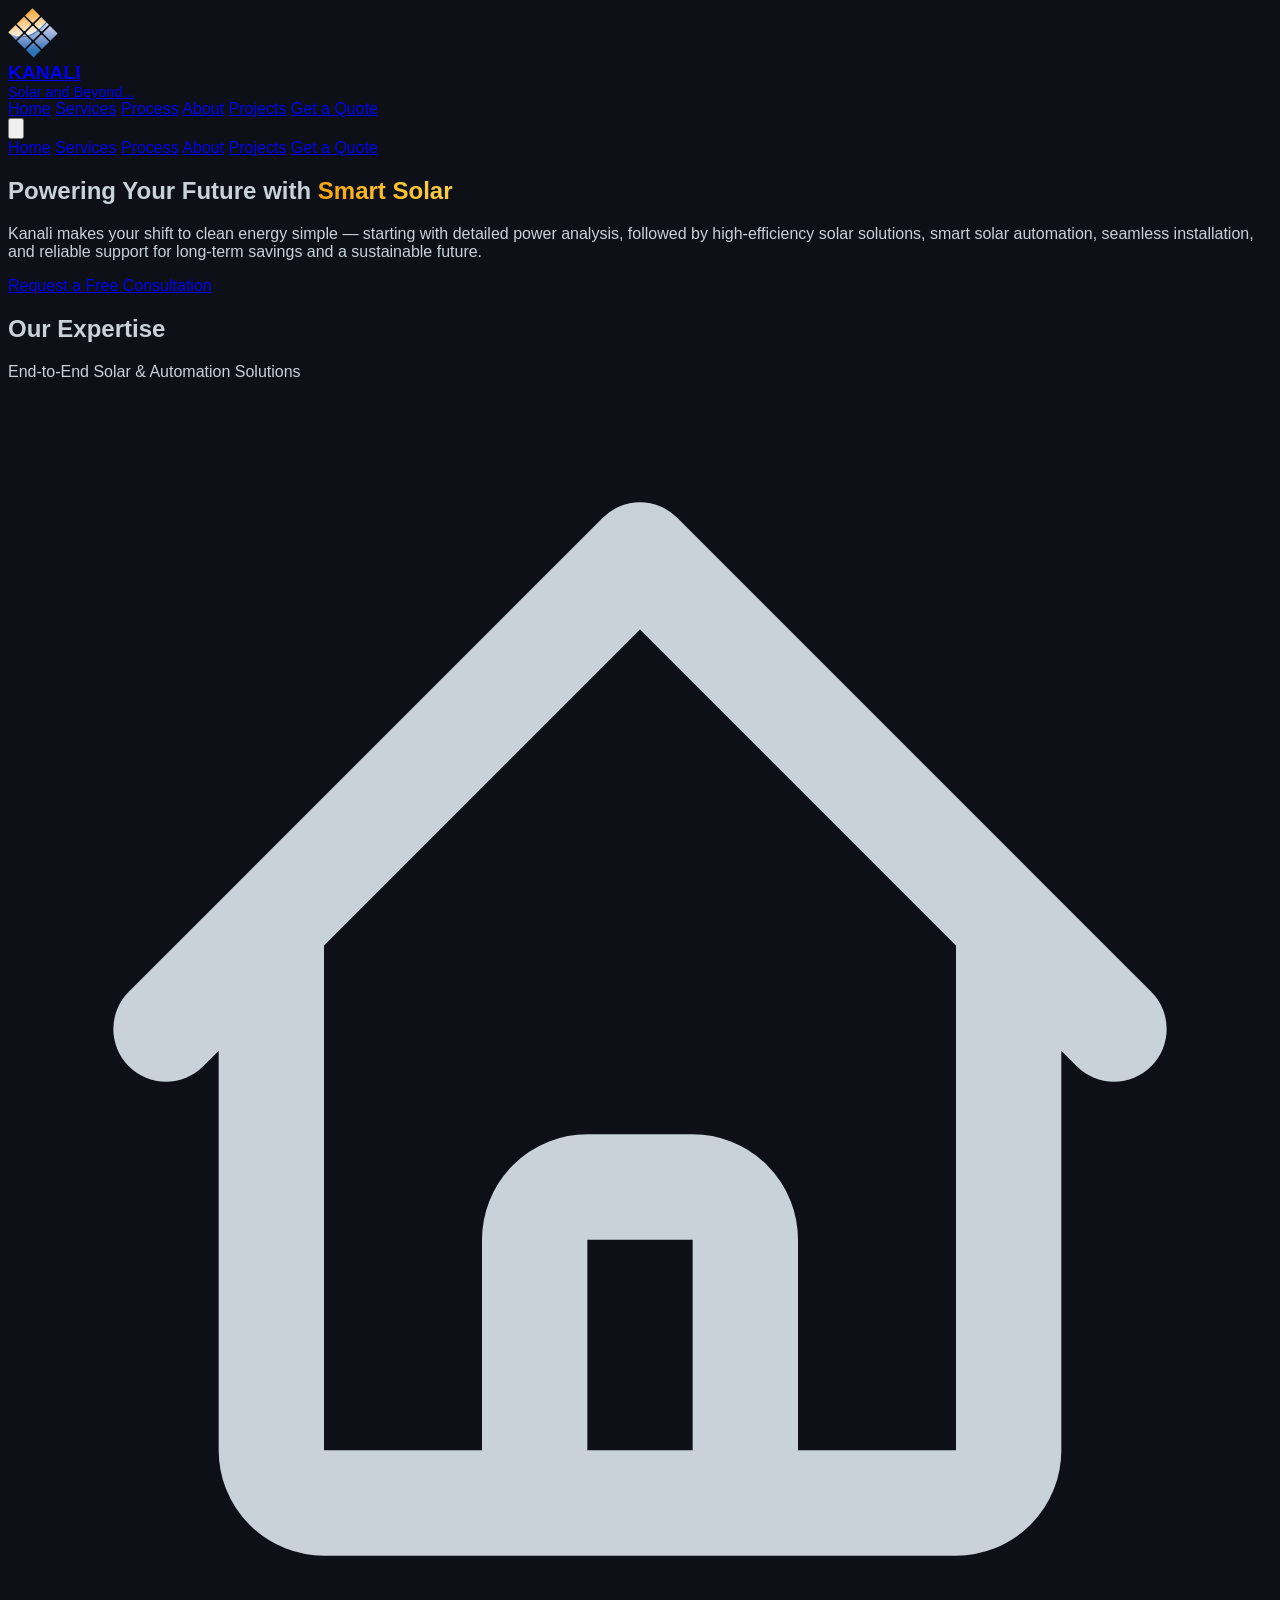
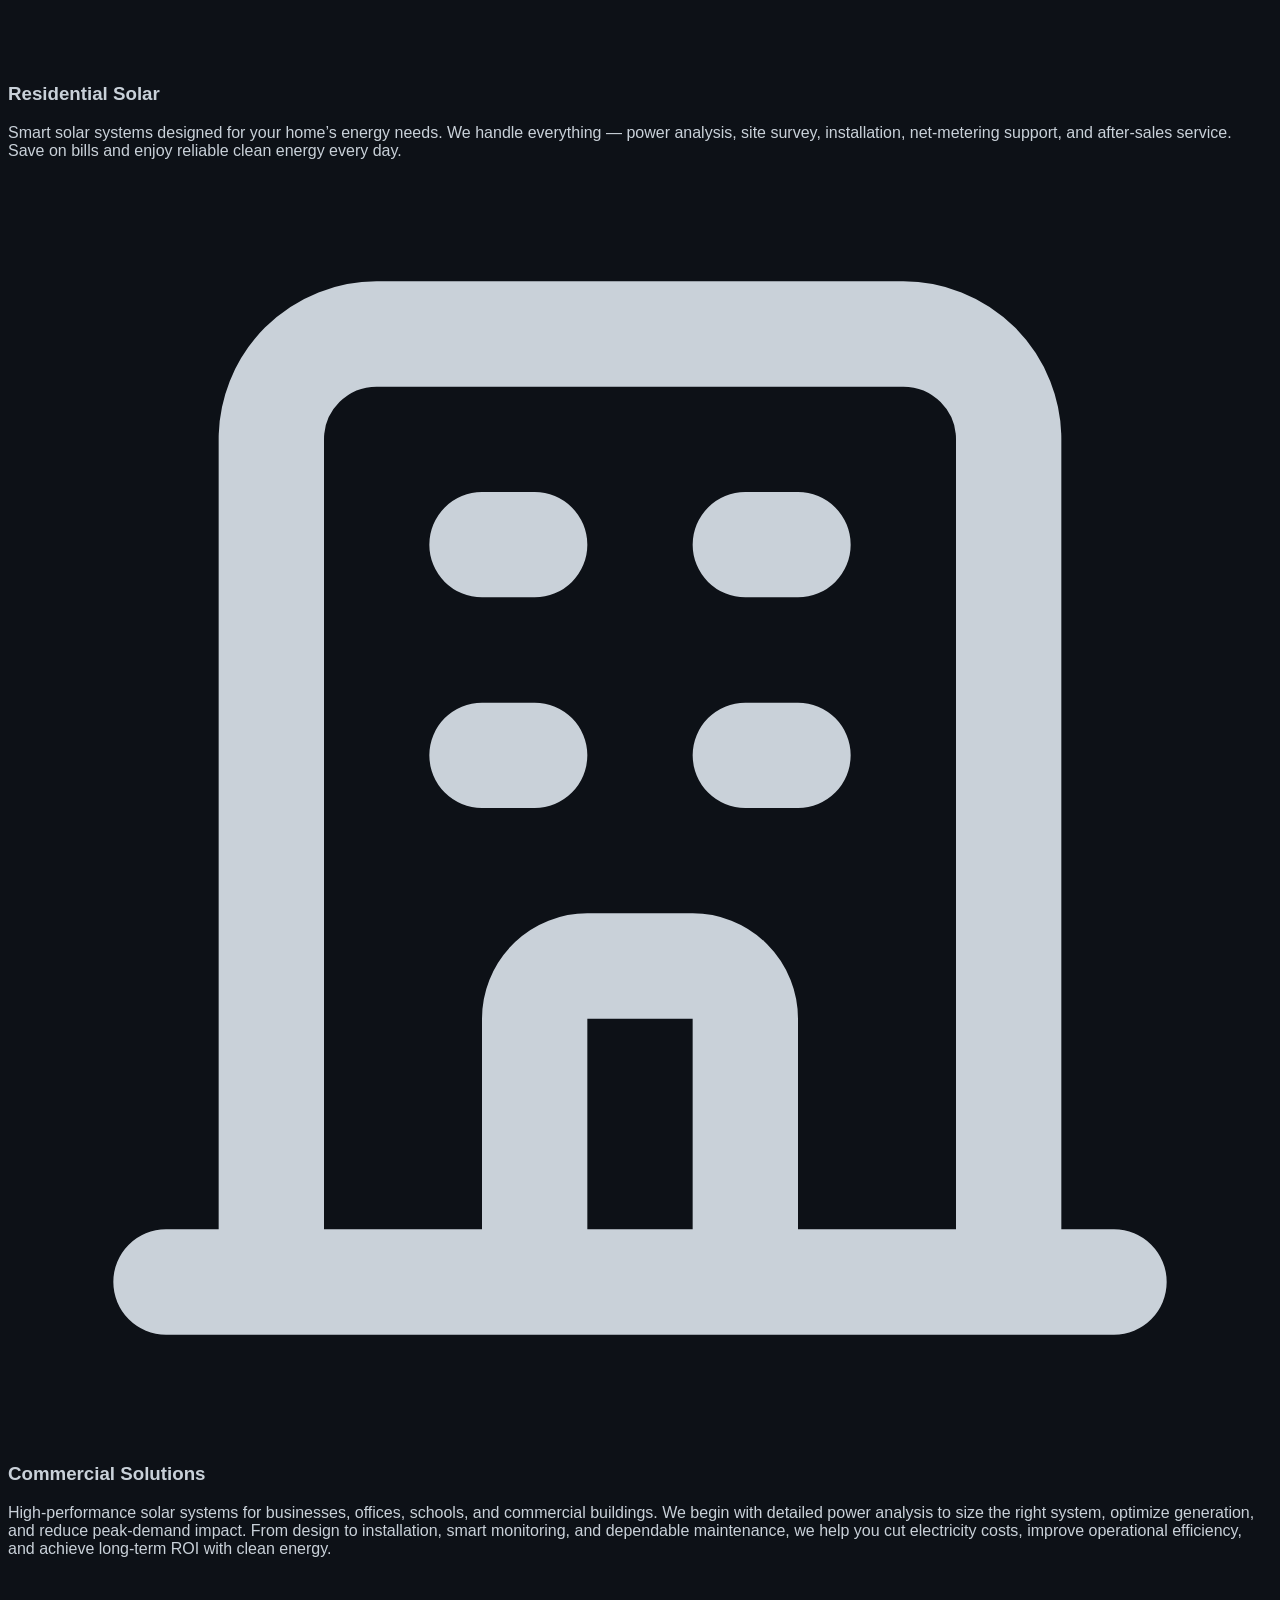
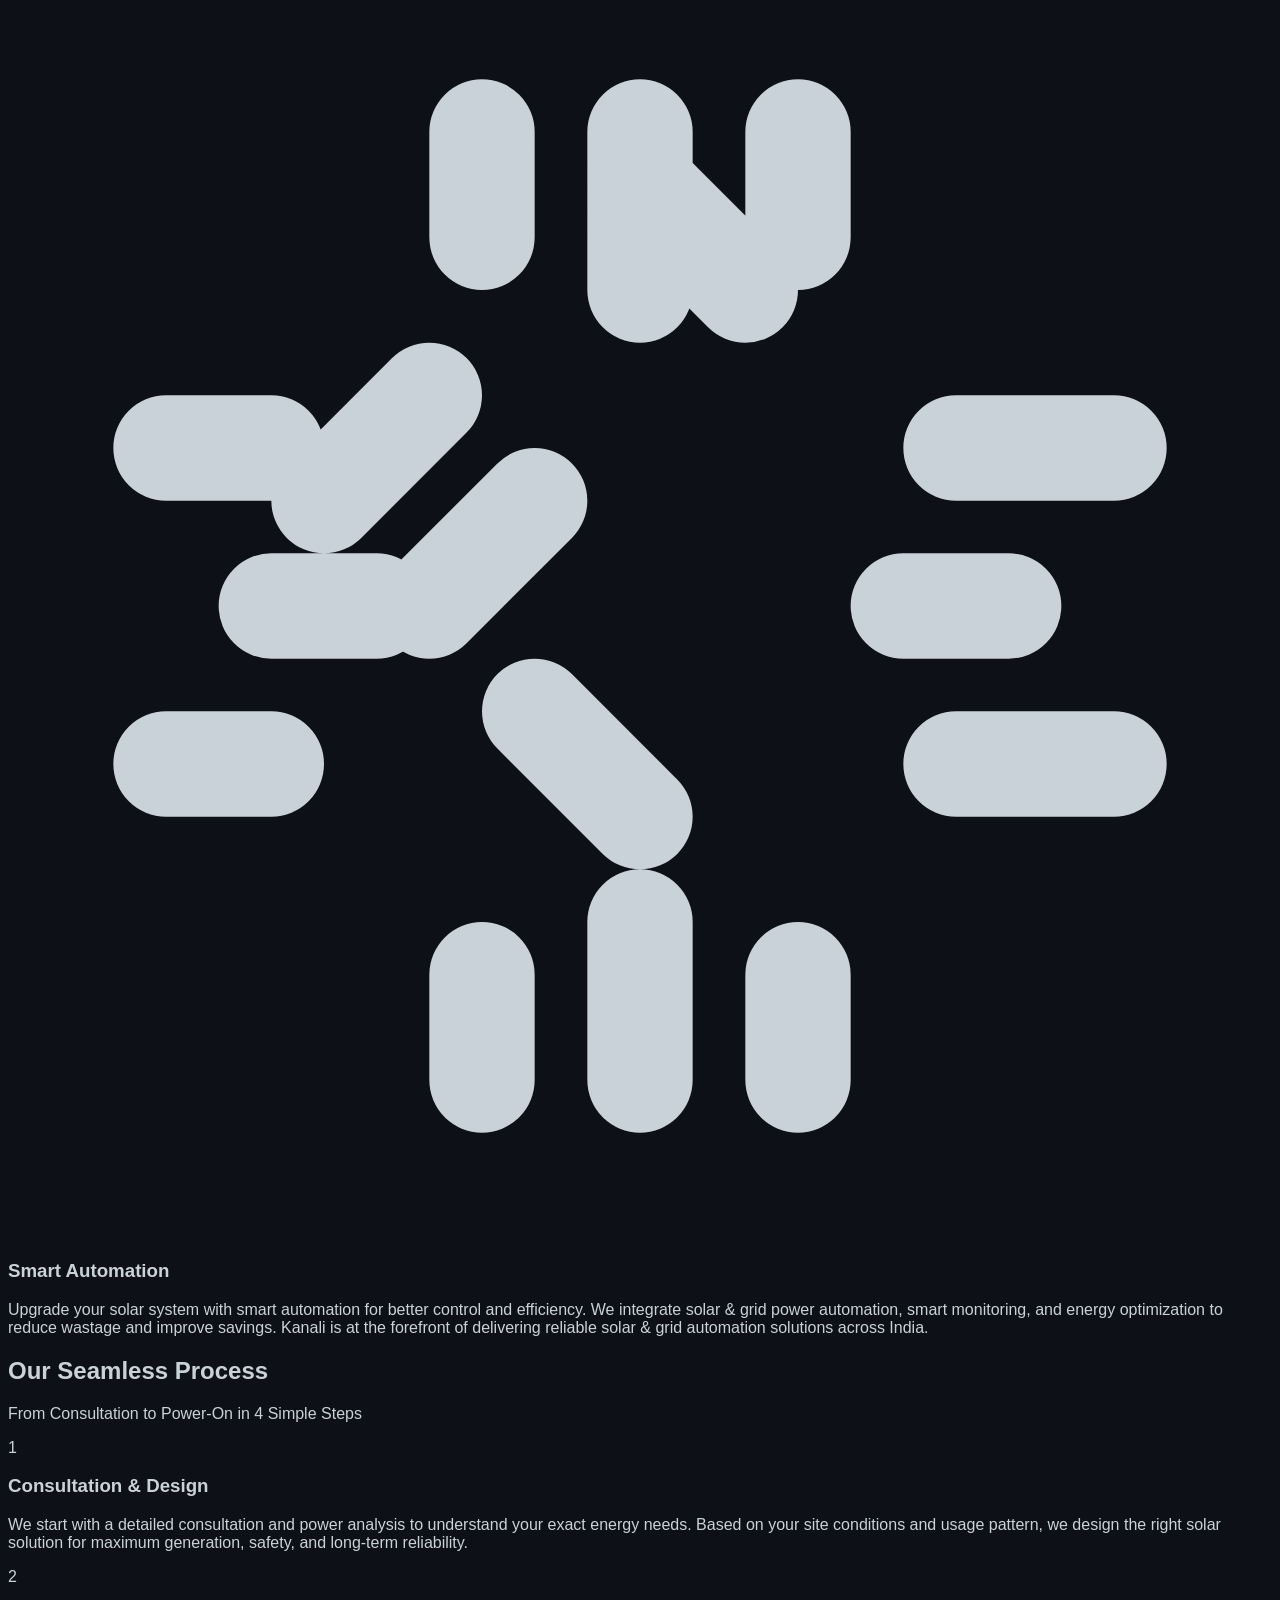
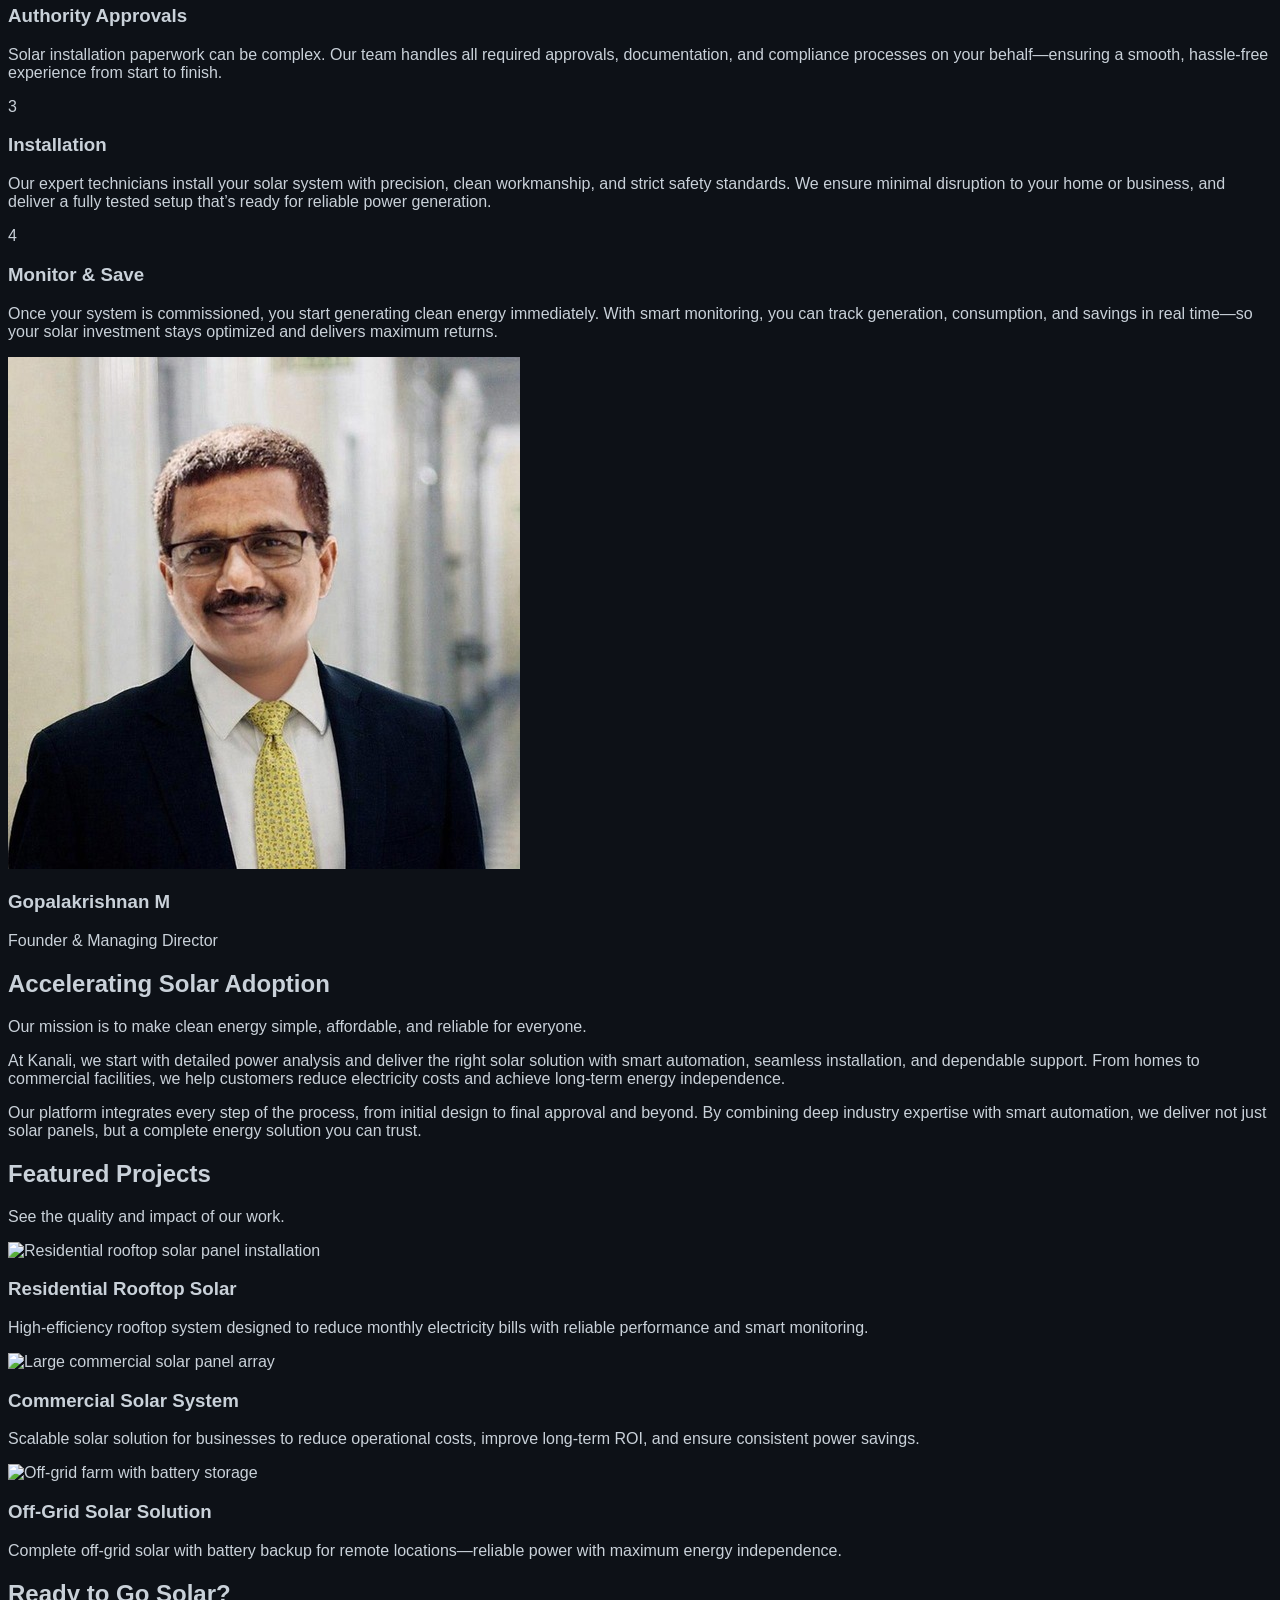
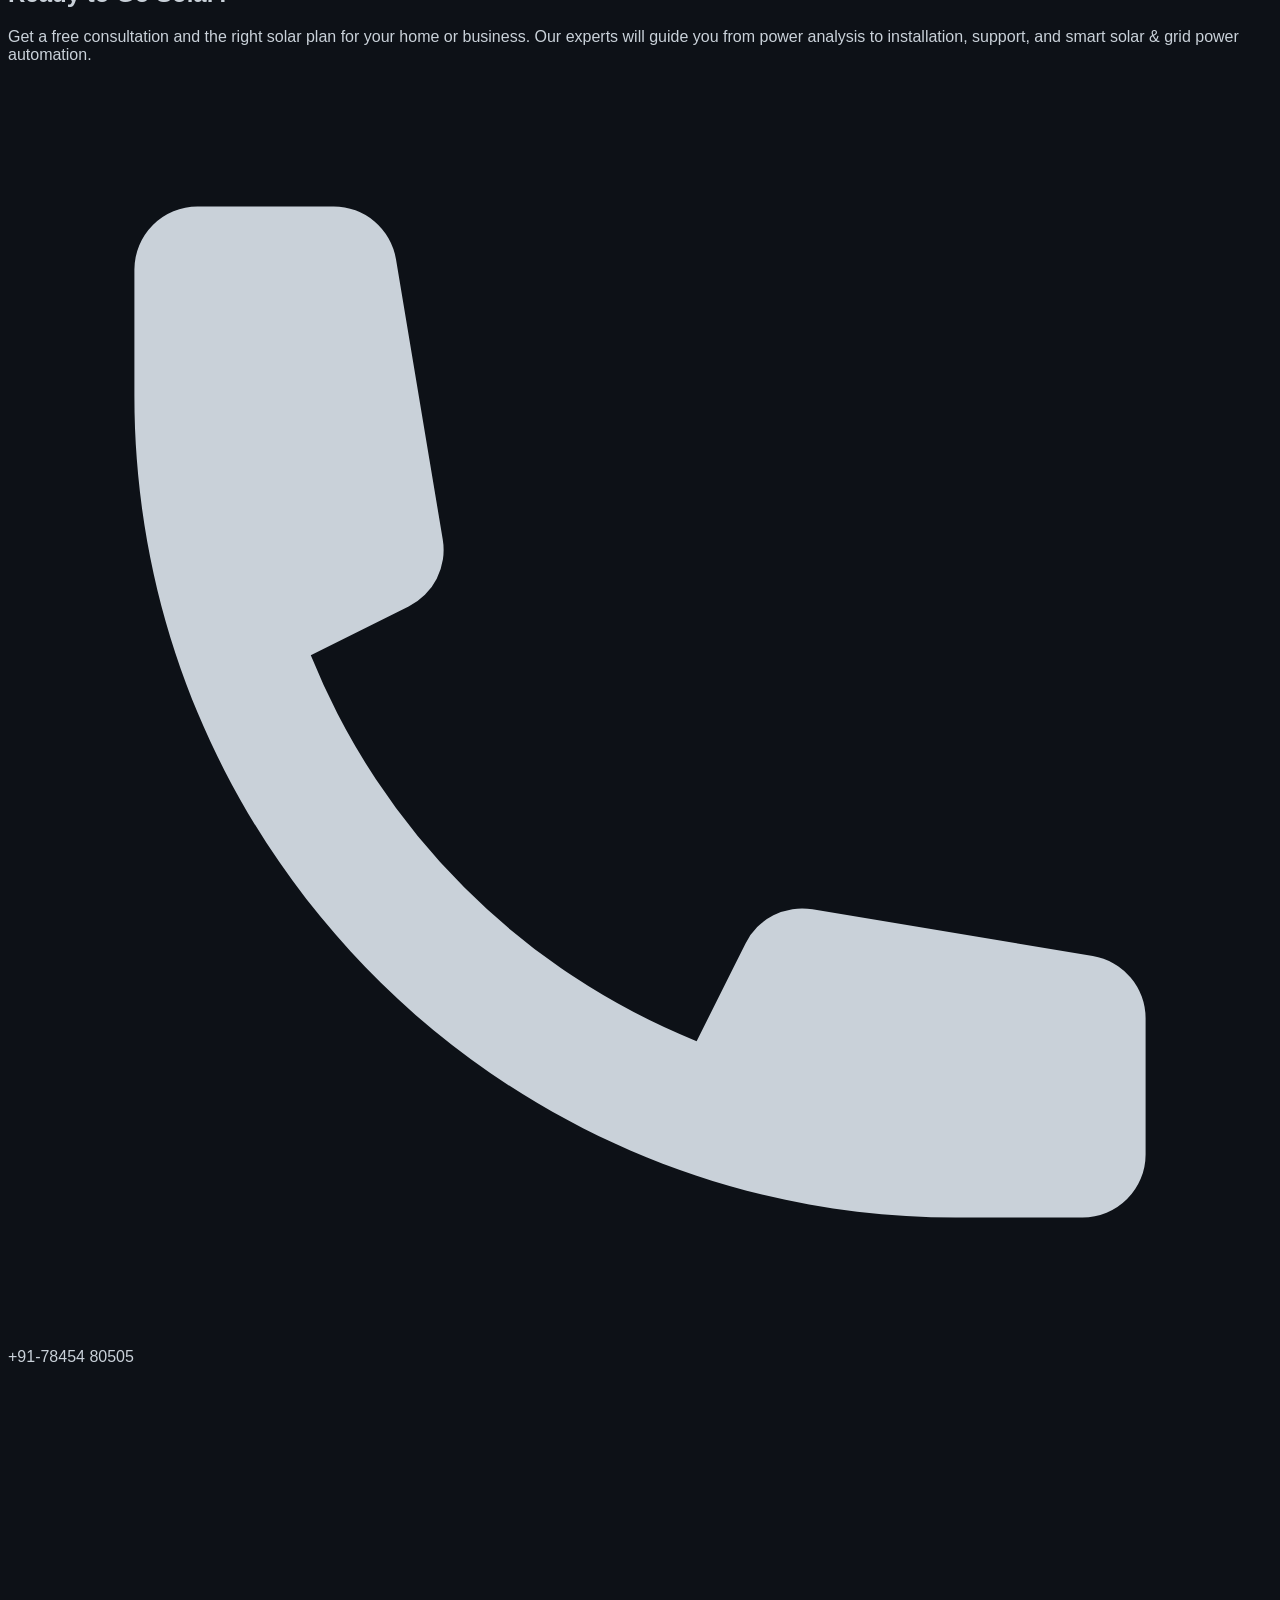
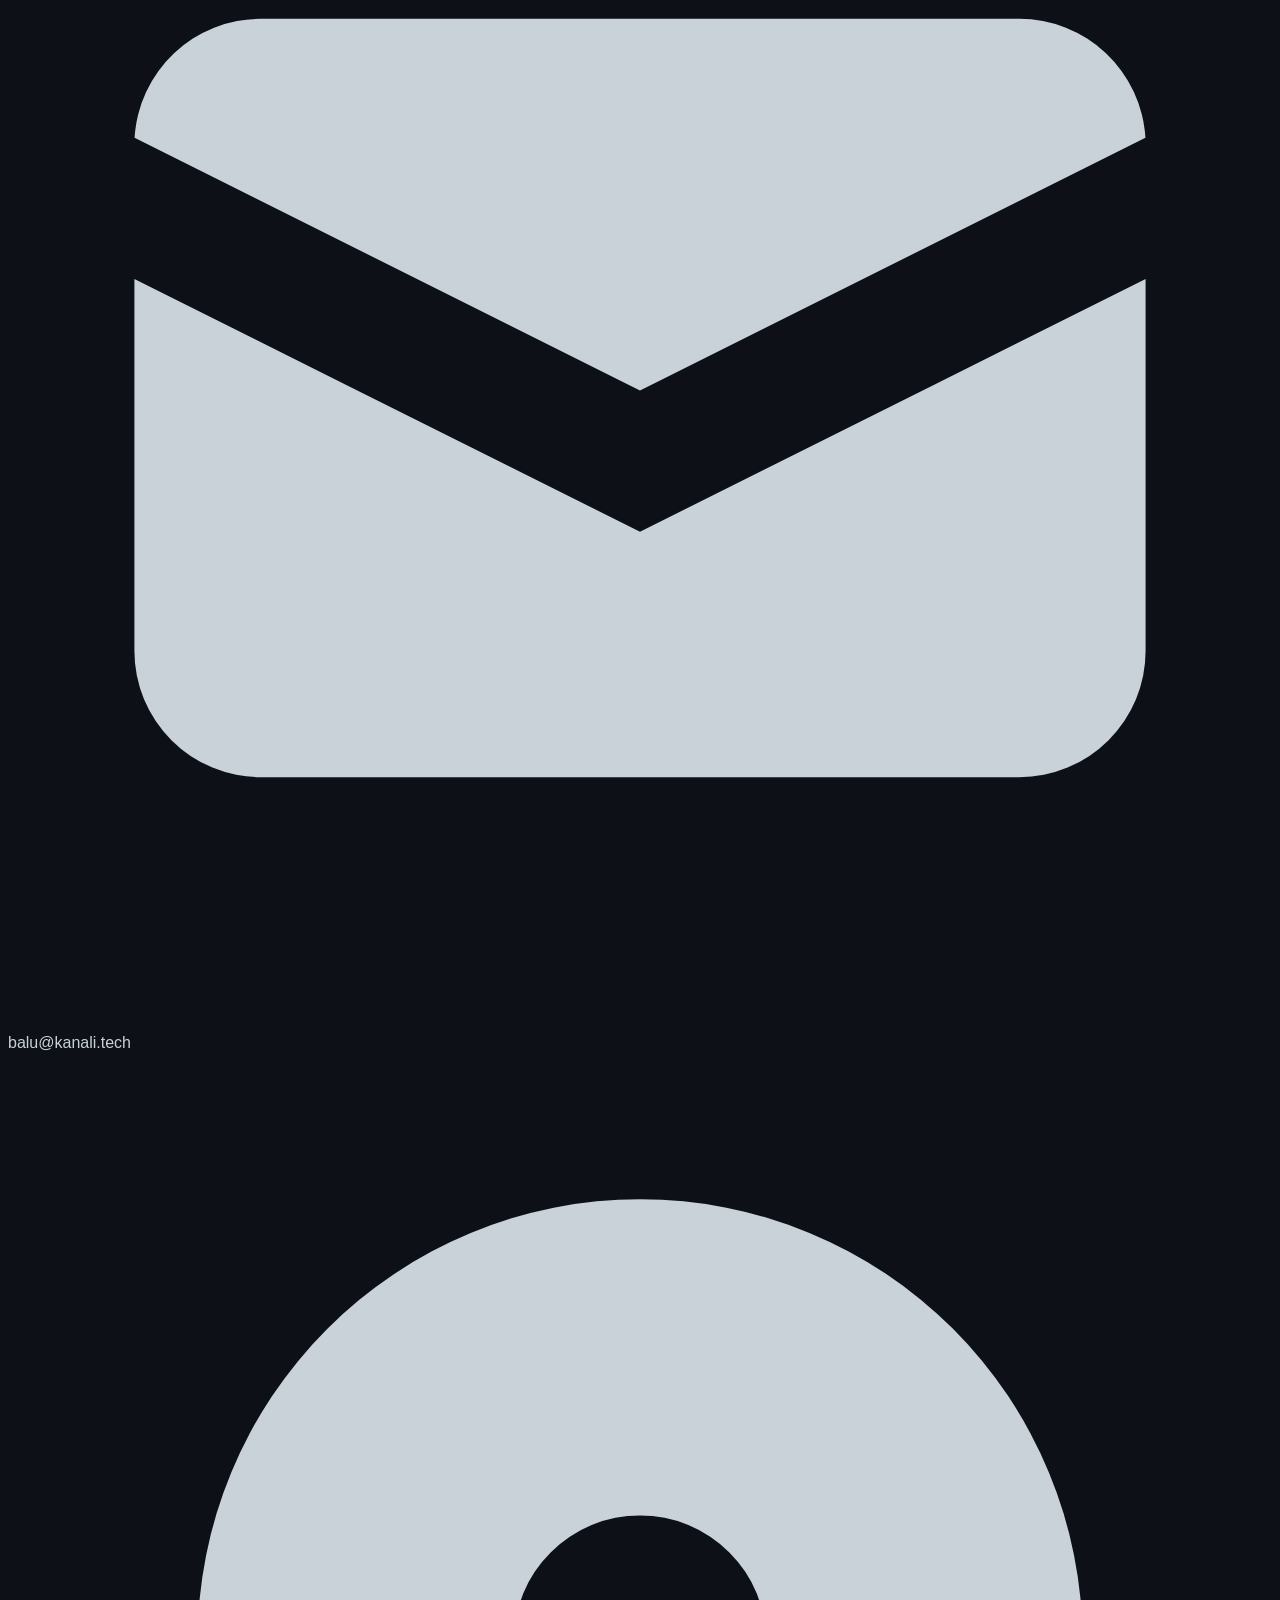
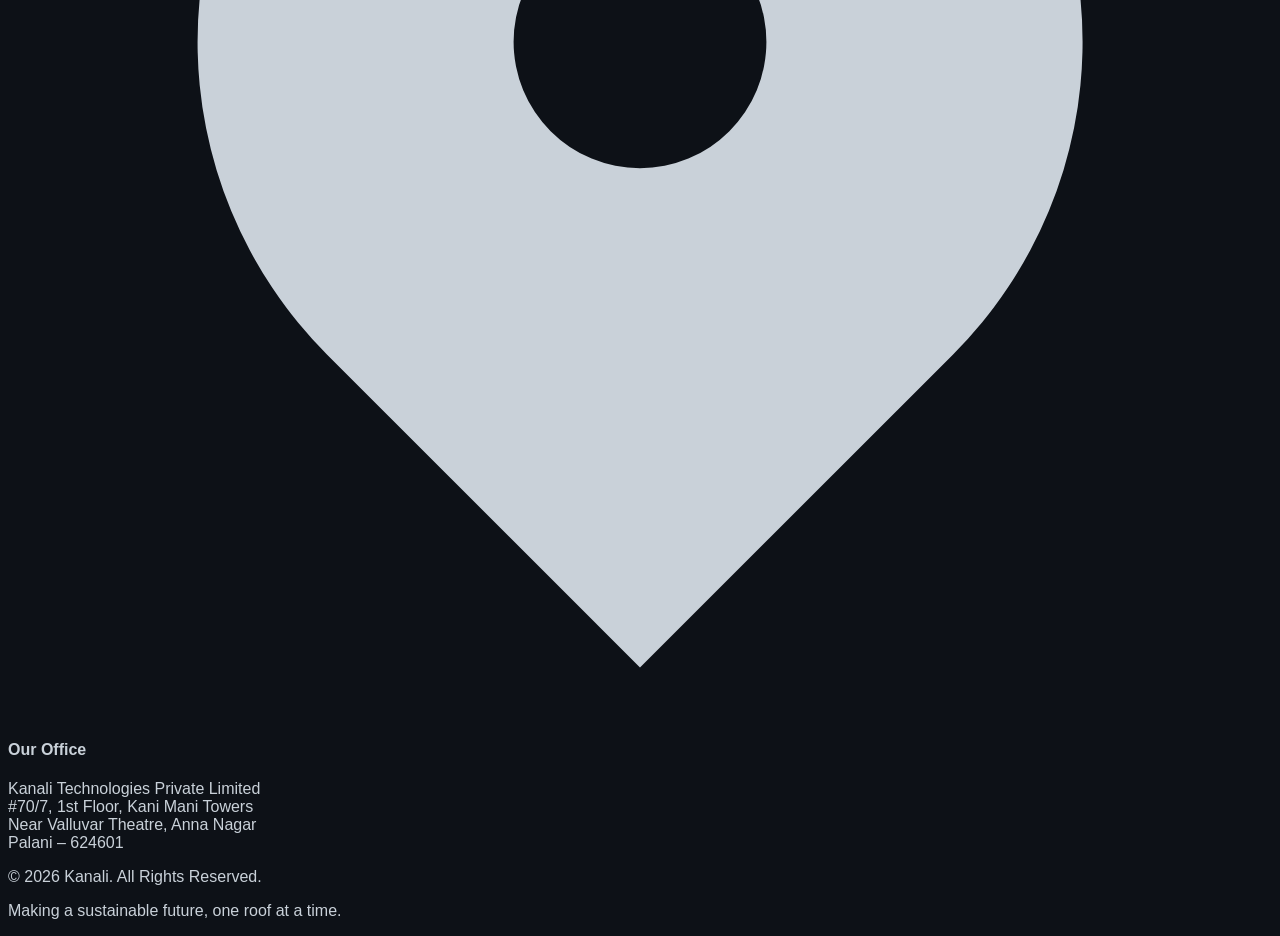
==== index.html @ 98429c4b "Update contact section styling and content" ====
<!DOCTYPE html>
<html lang="en" class="scroll-smooth">
<head>
    <meta charset="UTF-8">
    <meta name="viewport" content="width=device-width, initial-scale=1.0">
    <title>Kanali - Smart Solar & Automation</title>	
	
	<!-- SEO Meta Tags -->
    <meta name="description" content="Kanali accelerates solar adoption with a seamless platform for solar power and automation. We handle technical nuances and authority approvals for a hassle-free transition to renewable energy.">
    <meta name="keywords" content="solar power, solar automation, renewable energy, Kanali, solar installation, smart solar, clean energy">
    <meta name="robots" content="index, follow">
	
    <link rel="canonical" href="https://www.kanali.tech/">	
	<link rel="icon" href="data:image/svg+xml,<svg xmlns=%22http://www.w3.org/2000/svg%22 width=%2264%22 height=%2264%22 viewBox=%220 0 200 200%22><image href=%22[data-uri]%22 x=%220%22 y=%220%22 width=%22200%22 height=%22200%22 /></svg>">
	
    <script src="https://cdn.tailwindcss.com"></script>
    <style>
        body {
            font-family: Arial, Helvetica, sans-serif;
            background-color: #0d1117; /* A very dark blue, almost black */
            color: #c9d1d9; /* Light gray for text */
        }
        .gradient-text {
            background: -webkit-linear-gradient(45deg, #f59e0b, #fbbf24, #fcd34d);
            -webkit-background-clip: text;
            -webkit-text-fill-color: transparent;
        }
        .cta-button {
            transition: all 0.3s ease;
        }
        .cta-button:hover {
            transform: translateY(-2px);
            box-shadow: 0 10px 15px -3px rgba(245, 158, 11, 0.2), 0 4px 6px -2px rgba(245, 158, 11, 0.1);
        }
        .section-fade-in {
            opacity: 0;
            transform: translateY(20px);
            transition: opacity 0.6s ease-out, transform 0.6s ease-out;
        }
        .section-fade-in.visible {
            opacity: 1;
            transform: translateY(0);
        }
    </style>
</head>
<body>

    <!-- Header & Navigation -->
    <header class="bg-gray-900/50 backdrop-blur-lg fixed w-full top-0 z-50 border-b border-gray-800">
        <div class="container mx-auto px-6 py-4 flex justify-between items-center">
            <a href="#home" class="flex items-center">	
				<svg xmlns="http://www.w3.org/2000/svg" width="50" height="50" viewBox="0 0 200 200" style="margin-right:10px;">
				  <image href="[data-uri]" x="0" y="0" width="200" height="200" />				  
				</svg>
                <div>
					<div style="font-weight: bold; font-size: 1.2rem;">KANALI</div>
					<div style="font-size: 0.9rem;">Solar and Beyond...</div>
				</div>
            </a>
            <nav class="hidden md:flex space-x-8 items-center">
                <a href="#home" class="text-gray-300 hover:text-amber-400 transition-colors">Home</a>
                <a href="#services" class="text-gray-300 hover:text-amber-400 transition-colors">Services</a>
                <a href="#process" class="text-gray-300 hover:text-amber-400 transition-colors">Process</a>
                <a href="#about" class="text-gray-300 hover:text-amber-400 transition-colors">About</a>
                <a href="#projects" class="text-gray-300 hover:text-amber-400 transition-colors">Projects</a>
                <a href="#contact" class="bg-amber-500 text-gray-900 font-semibold px-4 py-2 rounded-lg hover:bg-amber-400 transition-colors">Get a Quote</a>
            </nav>
            <button id="mobile-menu-button" class="md:hidden text-gray-300 focus:outline-none" aria-label="Toggle Menu">
                <svg class="w-6 h-6" fill="none" stroke="currentColor" viewBox="0 0 24 24" xmlns="http://www.w3.org/2000/svg"><path stroke-linecap="round" stroke-linejoin="round" stroke-width="2" d="M4 6h16M4 12h16m-7 6h7"></path></svg>
            </button>
        </div>
        <!-- Mobile Menu -->
        <div id="mobile-menu" class="hidden md:hidden px-6 pb-4">
            <a href="#home" class="block py-2 text-gray-300 hover:text-amber-400">Home</a>
            <a href="#services" class="block py-2 text-gray-300 hover:text-amber-400">Services</a>
            <a href="#process" class="block py-2 text-gray-300 hover:text-amber-400">Process</a>
            <a href="#about" class="block py-2 text-gray-300 hover:text-amber-400">About</a>
            <a href="#projects" class="block py-2 text-gray-300 hover:text-amber-400">Projects</a>
            <a href="#contact" class="block mt-2 bg-amber-500 text-gray-900 font-semibold px-4 py-2 rounded-lg text-center">Get a Quote</a>
        </div>
    </header>

    <main>
        <!-- Hero Section -->
        <section id="home" class="pt-32 pb-20 md:pt-48 md:pb-32 text-center relative overflow-hidden">
            <div class="absolute inset-0 bg-grid-gray-800/20 [mask-image:linear-gradient(to_bottom,white_50%,transparent_100%)]"></div>
            <div class="container mx-auto px-6 relative">
                <h1 class="text-4xl md:text-6xl font-extrabold text-white leading-tight mb-4">
                    Powering Your Future with <span class="gradient-text">Smart Solar</span>
                </h1>
                <p class="max-w-3xl mx-auto text-lg md:text-xl text-gray-400 mb-8">
                    Kanali makes your shift to clean energy simple — starting with detailed power analysis, followed by high-efficiency solar solutions, smart solar automation, seamless installation, and reliable support for long-term savings and a sustainable future.
                </p>
                <a href="#contact" class="cta-button bg-amber-500 text-gray-900 font-bold text-lg px-8 py-4 rounded-lg inline-block hover:bg-amber-400">
                    Request a Free Consultation
                </a>
            </div>
        </section>

        <!-- Services Section -->
        <section id="services" class="py-20 bg-gray-900/50 section-fade-in">
            <div class="container mx-auto px-6 text-center">
                <h2 class="text-3xl md:text-4xl font-bold text-white mb-2">Our Expertise</h2>
                <p class="text-lg text-amber-400 mb-12">End-to-End Solar & Automation Solutions</p>
                <div class="grid grid-cols-1 md:grid-cols-3 gap-8">
                    <!-- Service Card 1 -->
                    <div class="bg-gray-800 p-8 rounded-xl border border-gray-700 transform hover:-translate-y-2 transition-transform duration-300">
                        <div class="mx-auto bg-gray-700 h-16 w-16 rounded-full flex items-center justify-center mb-6">
                            <svg class="w-8 h-8 text-amber-400" fill="none" stroke="currentColor" viewBox="0 0 24 24" xmlns="http://www.w3.org/2000/svg"><path stroke-linecap="round" stroke-linejoin="round" stroke-width="2" d="M3 12l2-2m0 0l7-7 7 7M5 10v10a1 1 0 001 1h3m10-11l2 2m-2-2v10a1 1 0 01-1 1h-3m-6 0a1 1 0 001-1v-4a1 1 0 011-1h2a1 1 0 011 1v4a1 1 0 001 1m-6 0h6"></path></svg>
                        </div>
                        <h3 class="text-2xl font-bold text-white mb-4">Residential Solar</h3>
                        <p class="text-gray-400">Smart solar systems designed for your home’s energy needs. We handle everything — power analysis, site survey, installation, net-metering support, and after-sales service. Save on bills and enjoy reliable clean energy every day.</p>
                    </div>
                    <!-- Service Card 2 -->
                    <div class="bg-gray-800 p-8 rounded-xl border border-gray-700 transform hover:-translate-y-2 transition-transform duration-300">
                        <div class="mx-auto bg-gray-700 h-16 w-16 rounded-full flex items-center justify-center mb-6">
                            <svg class="w-8 h-8 text-amber-400" fill="none" stroke="currentColor" viewBox="0 0 24 24" xmlns="http://www.w3.org/2000/svg"><path stroke-linecap="round" stroke-linejoin="round" stroke-width="2" d="M19 21V5a2 2 0 00-2-2H7a2 2 0 00-2 2v16m14 0h2m-2 0h-5m-9 0H3m2 0h5M9 7h1m-1 4h1m4-4h1m-1 4h1m-5 10v-5a1 1 0 011-1h2a1 1 0 011 1v5m-4 0h4"></path></svg>
                        </div>
                        <h3 class="text-2xl font-bold text-white mb-4">Commercial Solutions</h3>
                        <p class="text-gray-400">High-performance solar systems for businesses, offices, schools, and commercial buildings. We begin with detailed power analysis to size the right system, optimize generation, and reduce peak-demand impact. From design to installation, smart monitoring, and dependable maintenance, we help you cut electricity costs, improve operational efficiency, and achieve long-term ROI with clean energy.</p>
                    </div>
                    <!-- Service Card 3 -->
                    <div class="bg-gray-800 p-8 rounded-xl border border-gray-700 transform hover:-translate-y-2 transition-transform duration-300">
                        <div class="mx-auto bg-gray-700 h-16 w-16 rounded-full flex items-center justify-center mb-6">
                            <svg class="w-8 h-8 text-amber-400" fill="none" stroke="currentColor" viewBox="0 0 24 24" xmlns="http://www.w3.org/2000/svg"><path stroke-linecap="round" stroke-linejoin="round" stroke-width="2" d="M9 3v2m6-2v2M9 19v2m6-2v2M5 9H3m2 6H3m18-6h-2m2 6h-2M12 6V3m0 18v-3m6-3h2m-2-6h2M7 12H5m14 0h-2m-3-6l-2-2m-4 4l-2 2m4 4l2 2m-4-4l2-2"></path></svg>
                        </div>
                        <h3 class="text-2xl font-bold text-white mb-4">Smart Automation</h3>
                        <p class="text-gray-400">Upgrade your solar system with smart automation for better control and efficiency. We integrate solar & grid power automation, smart monitoring, and energy optimization to reduce wastage and improve savings. Kanali is at the forefront of delivering reliable solar & grid automation solutions across India.</p>
                    </div>
                </div>
            </div>
        </section>

        <!-- Process Section -->
        <section id="process" class="py-20 section-fade-in">
            <div class="container mx-auto px-6">
                <h2 class="text-3xl md:text-4xl font-bold text-white text-center mb-2">Our Seamless Process</h2>
                <p class="text-lg text-amber-400 text-center mb-16">From Consultation to Power-On in 4 Simple Steps</p>
                <div class="relative">
                    <!-- The connecting line -->
                    <div class="hidden md:block absolute top-8 left-0 w-full h-0.5 bg-gray-700"></div>
                    <div class="grid grid-cols-1 md:grid-cols-4 gap-12 relative">
                        <!-- Step 1 -->
                        <div class="text-center">
                            <div class="mx-auto w-16 h-16 bg-gray-800 border-2 border-amber-400 rounded-full flex items-center justify-center text-amber-400 font-bold text-2xl z-10 relative">1</div>
                            <h3 class="mt-6 text-xl font-bold text-white">Consultation & Design</h3>
                            <p class="mt-2 text-gray-400">We start with a detailed consultation and power analysis to understand your exact energy needs. Based on your site conditions and usage pattern, we design the right solar solution for maximum generation, safety, and long-term reliability.</p>
                        </div>
                        <!-- Step 2 -->
                        <div class="text-center">
                             <div class="mx-auto w-16 h-16 bg-gray-800 border-2 border-amber-400 rounded-full flex items-center justify-center text-amber-400 font-bold text-2xl z-10 relative">2</div>
                            <h3 class="mt-6 text-xl font-bold text-white">Authority Approvals</h3>
                            <p class="mt-2 text-gray-400">Solar installation paperwork can be complex. Our team handles all required approvals, documentation, and compliance processes on your behalf—ensuring a smooth, hassle-free experience from start to finish.</p>
                        </div>
                        <!-- Step 3 -->
                        <div class="text-center">
                             <div class="mx-auto w-16 h-16 bg-gray-800 border-2 border-amber-400 rounded-full flex items-center justify-center text-amber-400 font-bold text-2xl z-10 relative">3</div>
                            <h3 class="mt-6 text-xl font-bold text-white">Installation</h3>
                            <p class="mt-2 text-gray-400">Our expert technicians install your solar system with precision, clean workmanship, and strict safety standards. We ensure minimal disruption to your home or business, and deliver a fully tested setup that’s ready for reliable power generation.</p>
                        </div>
                        <!-- Step 4 -->
                        <div class="text-center">
                             <div class="mx-auto w-16 h-16 bg-gray-800 border-2 border-amber-400 rounded-full flex items-center justify-center text-amber-400 font-bold text-2xl z-10 relative">4</div>
                            <h3 class="mt-6 text-xl font-bold text-white">Monitor & Save</h3>
                            <p class="mt-2 text-gray-400">Once your system is commissioned, you start generating clean energy immediately. With smart monitoring, you can track generation, consumption, and savings in real time—so your solar investment stays optimized and delivers maximum returns.</p>
                        </div>
                    </div>
                </div>
            </div>
        </section>

        <!-- About Section -->
		<section id="about" class="py-16 bg-gray-900/50">
			<div class="container mx-auto px-6 md:px-12 lg:px-20">
				<div class="grid grid-cols-1 md:grid-cols-2 gap-12 items-center">
					<!-- Human Photo -->
					<div class="text-center">
						<img src="./images/director.jpeg" alt="Founder Photo" class="w-64 h-64 object-cover rounded-xl shadow-xl border-4 border-amber-400 mx-auto" />
						<!-- <img src="./images/director_1.jpeg" alt="Founder Photo" class="w-64 h-70 object-cover rounded-xl shadow-xl border-4 border-amber-400 mx-auto" /> -->
						<div class="mt-4">
							<h3 class="text-xl font-semibold text-white">Gopalakrishnan M</h3>
							<p class="text-amber-400 font-medium">Founder & Managing Director</p>
						</div>
					</div>
					<!-- About Text -->
					<div>
                        <h2 class="text-3xl md:text-4xl font-bold text-white mb-4">Accelerating Solar Adoption</h2>
                        <p class="text-lg text-amber-400 mb-6">Our mission is to make clean energy simple, affordable, and reliable for everyone.</p>
                        <p class="text-gray-400 mb-4">
                            At Kanali, we start with detailed power analysis and deliver the right solar solution with smart automation, seamless installation, and dependable support. From homes to commercial facilities, we help customers reduce electricity costs and achieve long-term energy independence.
                        </p>
                        <p class="text-gray-400">
                            Our platform integrates every step of the process, from initial design to final approval and beyond. By combining deep industry expertise with smart automation, we deliver not just solar panels, but a complete energy solution you can trust.
                        </p>
                    </div>
                </div>
			</div>
	    </section>

        <!-- Featured Projects Section -->
        <section id="projects" class="py-20 section-fade-in">
            <div class="container mx-auto px-6 text-center">
                <h2 class="text-3xl md:text-4xl font-bold text-white mb-2">Featured Projects</h2>
                <p class="text-lg text-amber-400 mb-12">See the quality and impact of our work.</p>
                <div class="grid grid-cols-1 md:grid-cols-3 gap-8">
                    <!-- Project Card 1 -->
                    <div class="bg-gray-800 rounded-xl border border-gray-700 overflow-hidden">
                        <img src="https://placehold.co/600x400/0d1117/f59e0b?text=Rooftop+Installation" alt="Residential rooftop solar panel installation" class="w-full h-48 object-cover" loading="lazy">
                        <div class="p-6">
                            <h3 class="text-xl font-bold text-white mb-2">Residential Rooftop Solar</h3>
                            <p class="text-gray-400">High-efficiency rooftop system designed to reduce monthly electricity bills with reliable performance and smart monitoring.</p>
                        </div>
                    </div>
                    <!-- Project Card 2 -->
                    <div class="bg-gray-800 rounded-xl border border-gray-700 overflow-hidden">
                        <img src="https://placehold.co/600x400/0d1117/f59e0b?text=Commercial+Project" alt="Large commercial solar panel array" class="w-full h-48 object-cover" loading="lazy">
                        <div class="p-6">
                            <h3 class="text-xl font-bold text-white mb-2">Commercial Solar System</h3>
                            <p class="text-gray-400">Scalable solar solution for businesses to reduce operational costs, improve long-term ROI, and ensure consistent power savings.</p>
                        </div>
                    </div>
                    <!-- Project Card 3 -->
                    <div class="bg-gray-800 rounded-xl border border-gray-700 overflow-hidden">
                        <img src="https://placehold.co/600x400/0d1117/f59e0b?text=Off-Grid+Farm" alt="Off-grid farm with battery storage" class="w-full h-48 object-cover" loading="lazy">
                        <div class="p-6">
                            <h3 class="text-xl font-bold text-white mb-2">Off-Grid Solar Solution</h3>
                            <p class="text-gray-400">Complete off-grid solar with battery backup for remote locations—reliable power with maximum energy independence.</p>
                        </div>
                    </div>
                </div>
            </div>
        </section>

        <!-- Contact Section -->
        <section id="contact" class="py-24 section-fade-in">
            <div class="container mx-auto px-6">
                <div class="bg-gradient-to-br from-gray-800 to-gray-900 rounded-3xl p-8 md:p-16 border border-gray-700 relative overflow-hidden">
                    <div class="absolute top-0 right-0 w-64 h-64 bg-amber-500/5 rounded-full -mr-32 -mt-32 blur-3xl"></div>
                    <div class="grid grid-cols-1 lg:grid-cols-2 gap-12 relative z-10">
                        <div>
                            <h2 class="text-4xl font-bold text-white mb-6">Ready to Go Solar?</h2>
                            <p class="text-gray-400 text-lg mb-10 leading-relaxed">
                                Get a free consultation and the right solar plan for your home or business. Our experts will guide you from power analysis to installation, support, and smart solar & grid power automation.
                            </p>
                            <div class="space-y-6">
                                <div class="flex items-center group">
                                    <div class="w-12 h-12 bg-amber-500 rounded-xl flex items-center justify-center mr-4 group-hover:rotate-12 transition-transform">
                                        <svg class="w-6 h-6 text-gray-900" fill="currentColor" viewBox="0 0 20 20"><path d="M2 3a1 1 0 011-1h2.153a1 1 0 01.986.836l.74 4.435a1 1 0 01-.54 1.06l-1.548.773a11.037 11.037 0 006.105 6.105l.774-1.548a1 1 0 011.059-.54l4.435.74a1 1 0 01.836.986V17a1 1 0 01-1 1h-2C7.82 18 2 12.18 2 5V3z"></path></svg>
                                    </div>
                                    <span class="text-lg font-medium text-white">+91-78454 80505</span>
                                </div>
                                <div class="flex items-center group">
                                    <div class="w-12 h-12 bg-amber-500 rounded-xl flex items-center justify-center mr-4 group-hover:rotate-12 transition-transform">
                                        <svg class="w-6 h-6 text-gray-900" fill="currentColor" viewBox="0 0 20 20"><path d="M2.003 5.884L10 9.882l7.997-3.998A2 2 0 0016 4H4a2 2 0 00-1.997 1.884z"></path><path d="M18 8.118l-8 4-8-4V14a2 2 0 002 2h12a2 2 0 002-2V8.118z"></path></svg>
                                    </div>
                                    <span class="text-lg font-medium text-white">balu@kanali.tech</span>
                                </div>
                            </div>
                        </div>
                        <div class="bg-gray-900/50 p-6 rounded-2xl border border-gray-700/50">
                            <h4 class="text-amber-500 font-bold mb-4 flex items-center">
                                <svg class="w-5 h-5 mr-2" fill="currentColor" viewBox="0 0 20 20"><path fill-rule="evenodd" d="M5.05 4.05a7 7 0 119.9 9.9L10 18.9l-4.95-4.95a7 7 0 010-9.9zM10 11a2 2 0 100-4 2 2 0 000 4z" clip-rule="evenodd"></path></svg>
                                Our Office
                            </h4>
                            <p class="text-gray-300 leading-relaxed italic">
                                Kanali Technologies Private Limited<br>
                                #70/7, 1st Floor, Kani Mani Towers<br>
                                Near Valluvar Theatre, Anna Nagar<br>
                                Palani – 624601
                            </p>
                        </div>
                    </div>
                </div>
            </div>
        </section>
    </main>

    <!-- Footer -->
    <footer class="bg-gray-900 border-t border-gray-800">
        <div class="container mx-auto px-6 py-8 text-center text-gray-400">
            <p class="text-sm mt-4">&copy; 2026 Kanali. All Rights Reserved.</p>
            <p class="text-xs mt-2">Making a sustainable future, one roof at a time.</p>
        </div>
    </footer>

    <script>
        (function() {
            // Mobile menu toggle
            const mobileMenuButton = document.getElementById('mobile-menu-button');
            const mobileMenu = document.getElementById('mobile-menu');
            if (mobileMenuButton && mobileMenu) {
                mobileMenuButton.addEventListener('click', () => {
                    mobileMenu.classList.toggle('hidden');
                });

                // Close mobile menu when a link is clicked
                const mobileMenuLinks = mobileMenu.getElementsByTagName('a');
                for (let link of mobileMenuLinks) {
                    link.addEventListener('click', () => {
                        mobileMenu.classList.add('hidden');
                    });
                }
            }

            // Section fade-in on scroll
            const sections = document.querySelectorAll('.section-fade-in');
            if (sections.length > 0) {
                const observer = new IntersectionObserver((entries) => {
                    entries.forEach(entry => {
                        if (entry.isIntersecting) {
                            entry.target.classList.add('visible');
                        }
                    });
                }, { threshold: 0.1 });

                sections.forEach(section => {
                    observer.observe(section);
                });
            }
        })();
    </script>

</body>
</html>
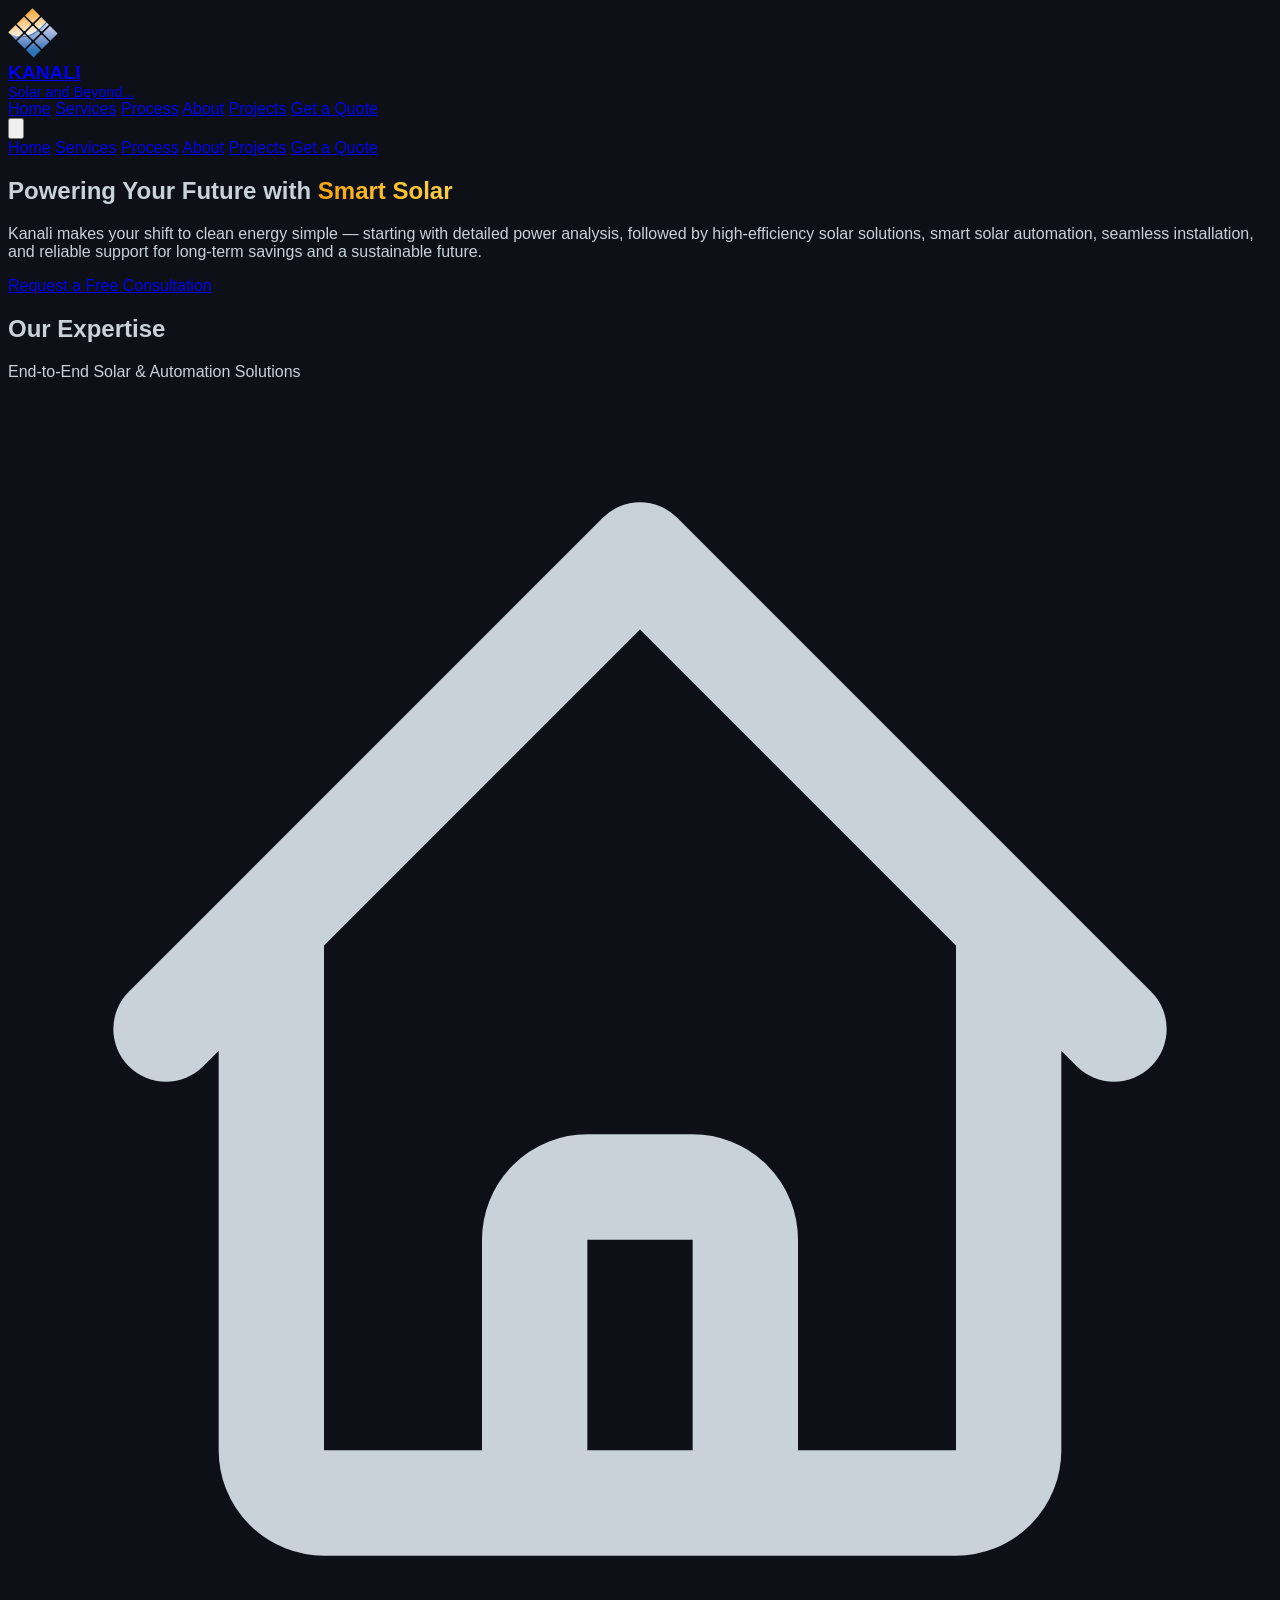
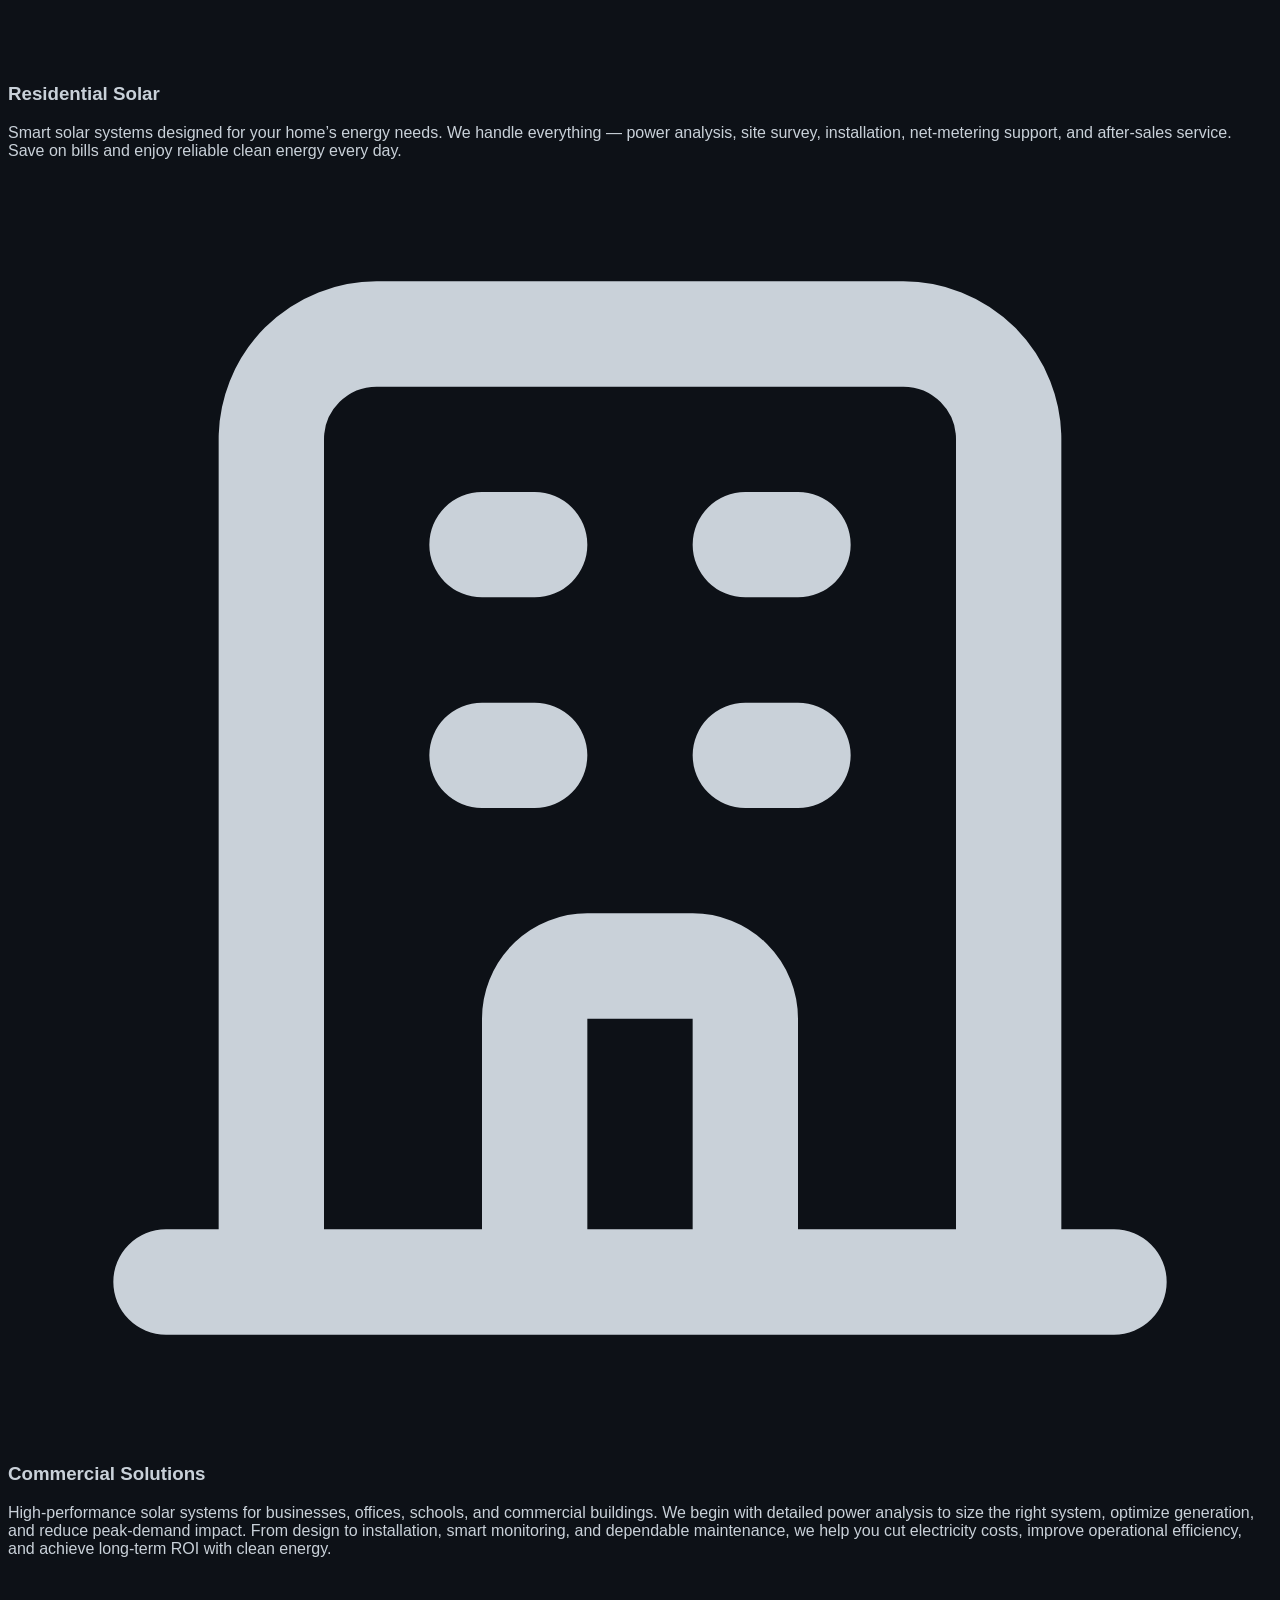
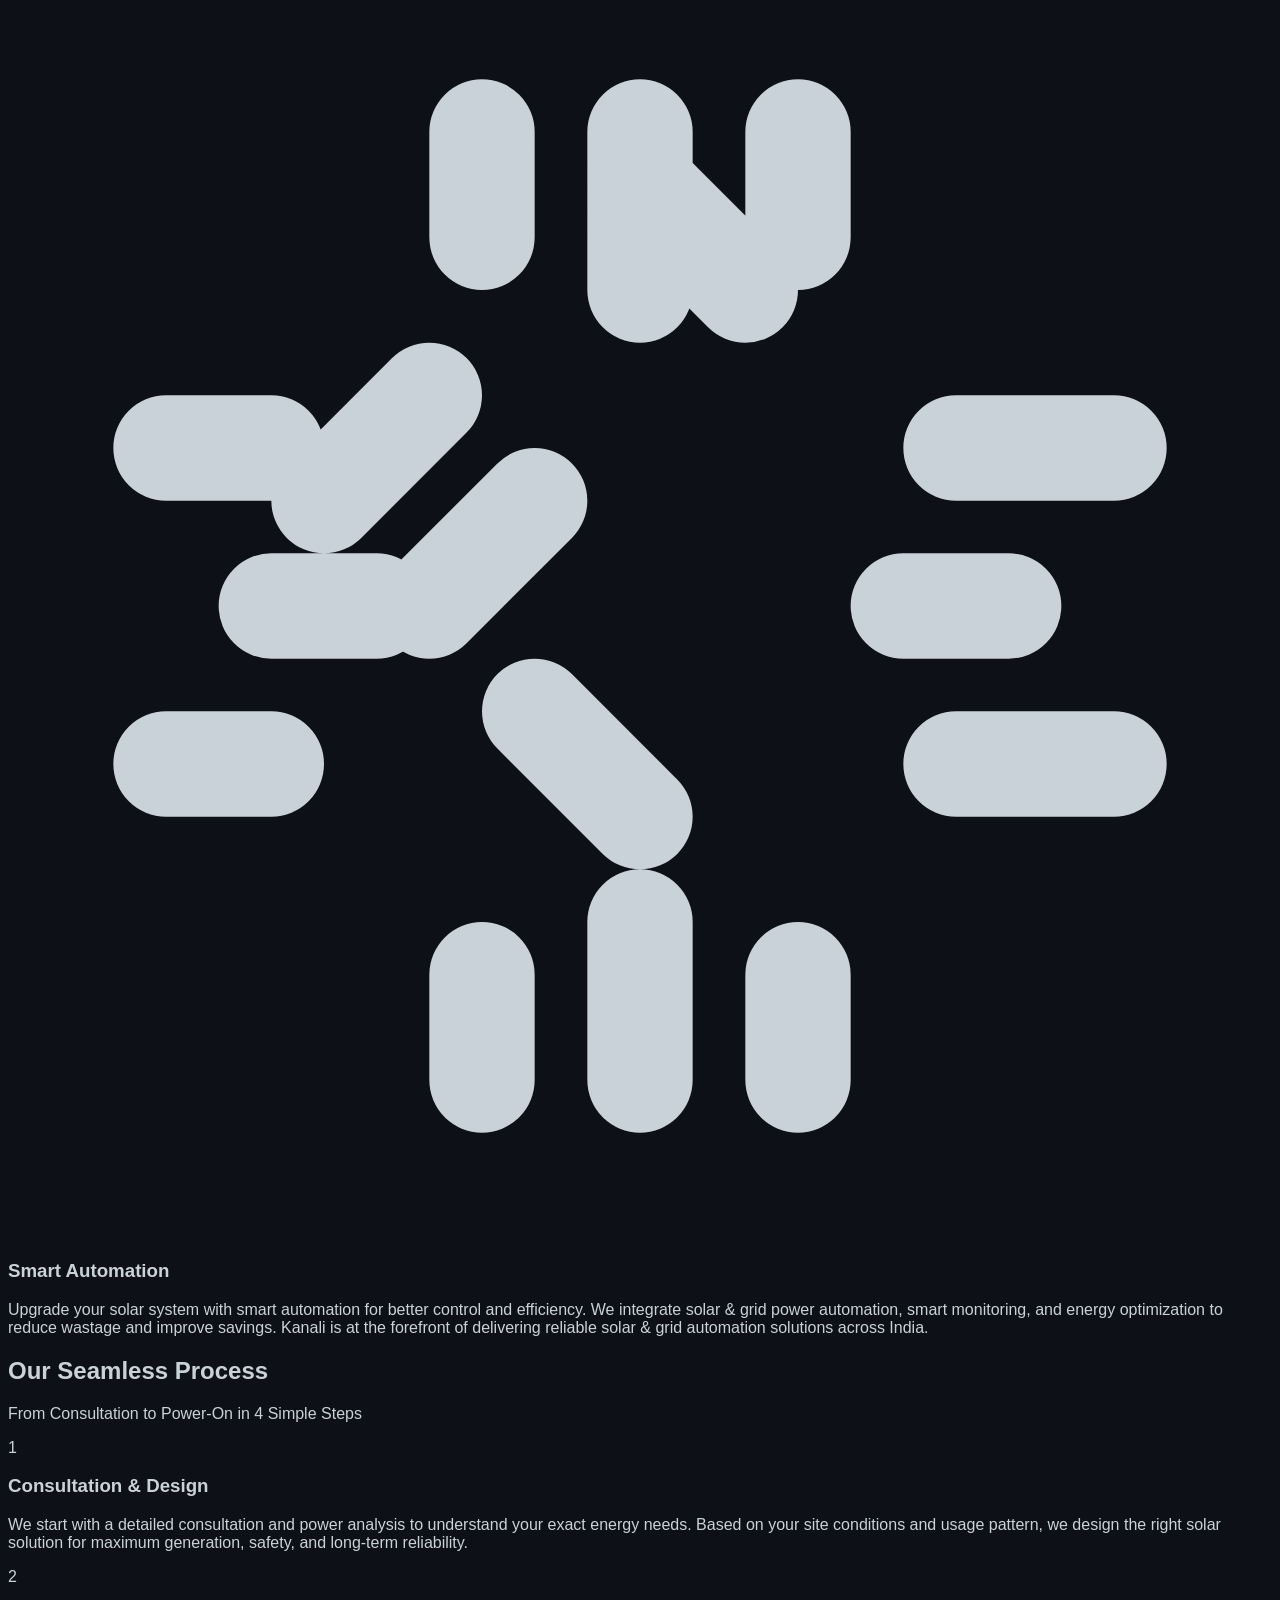
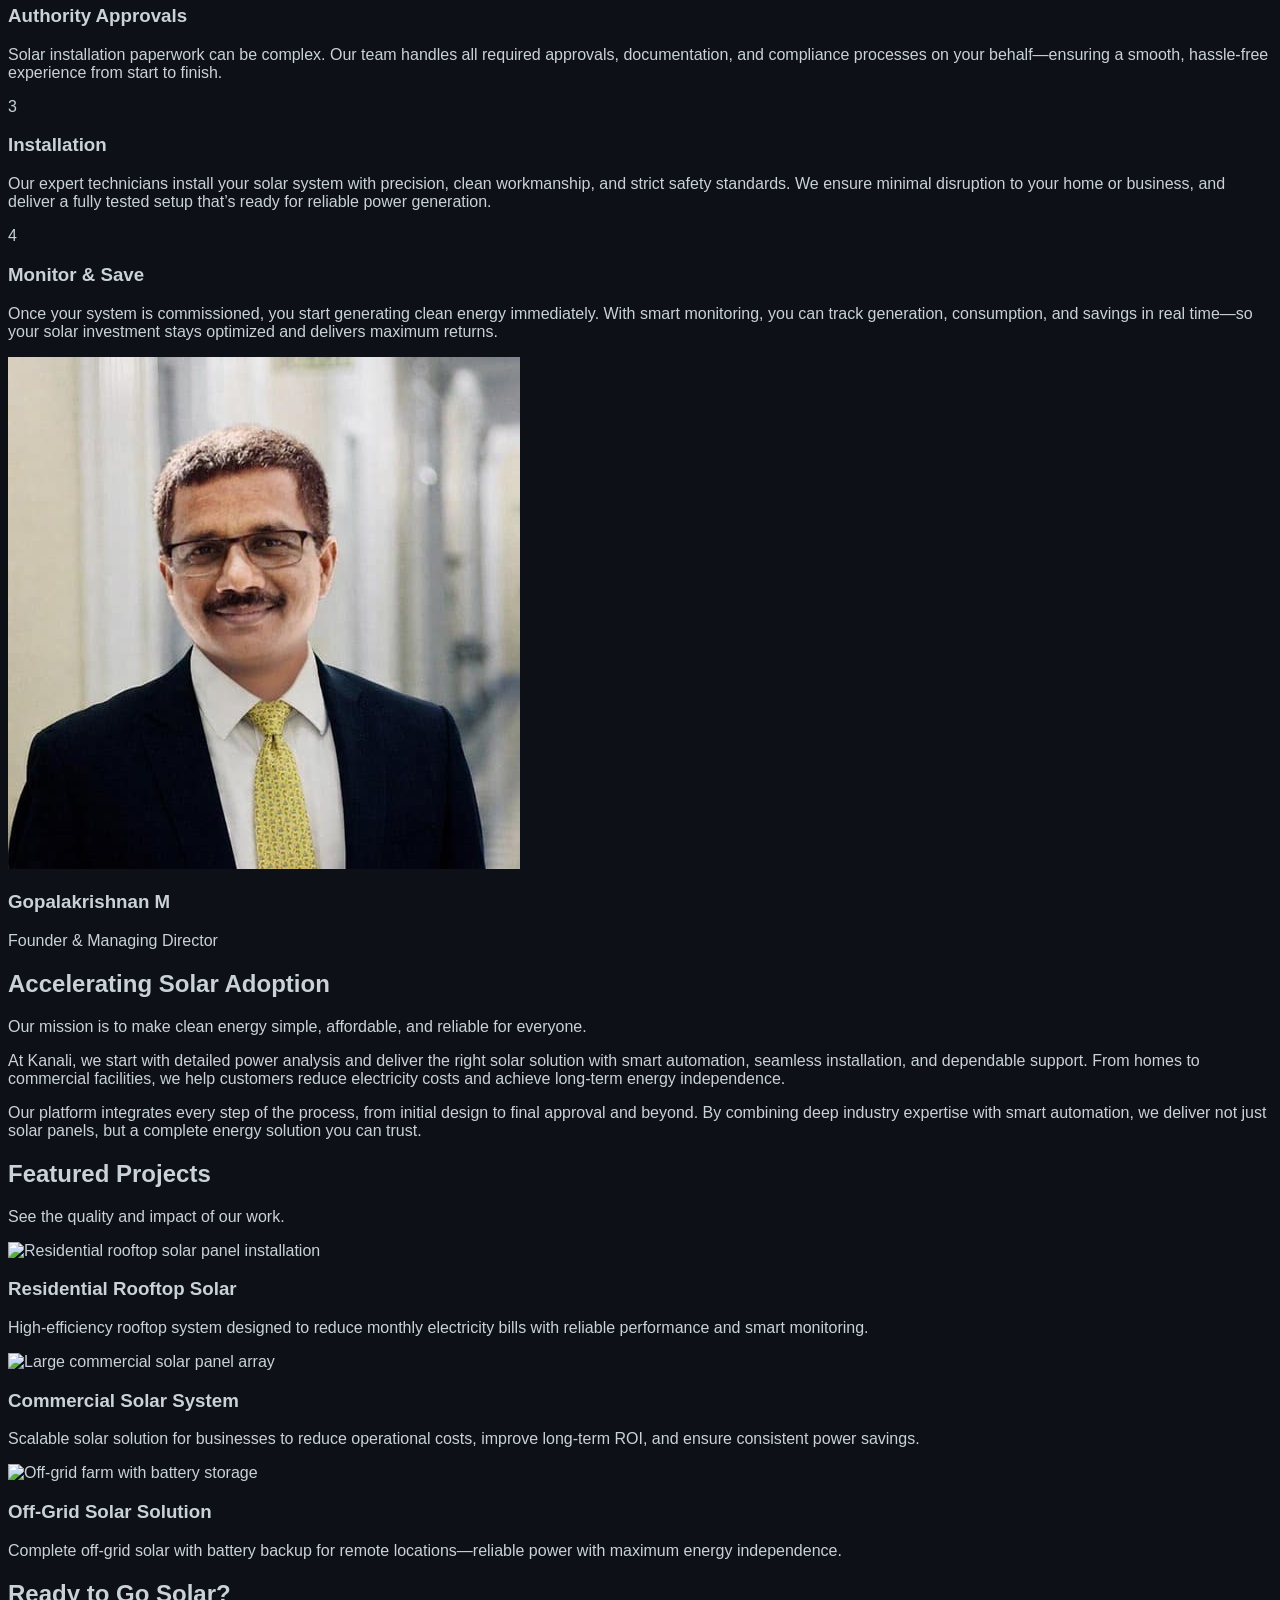
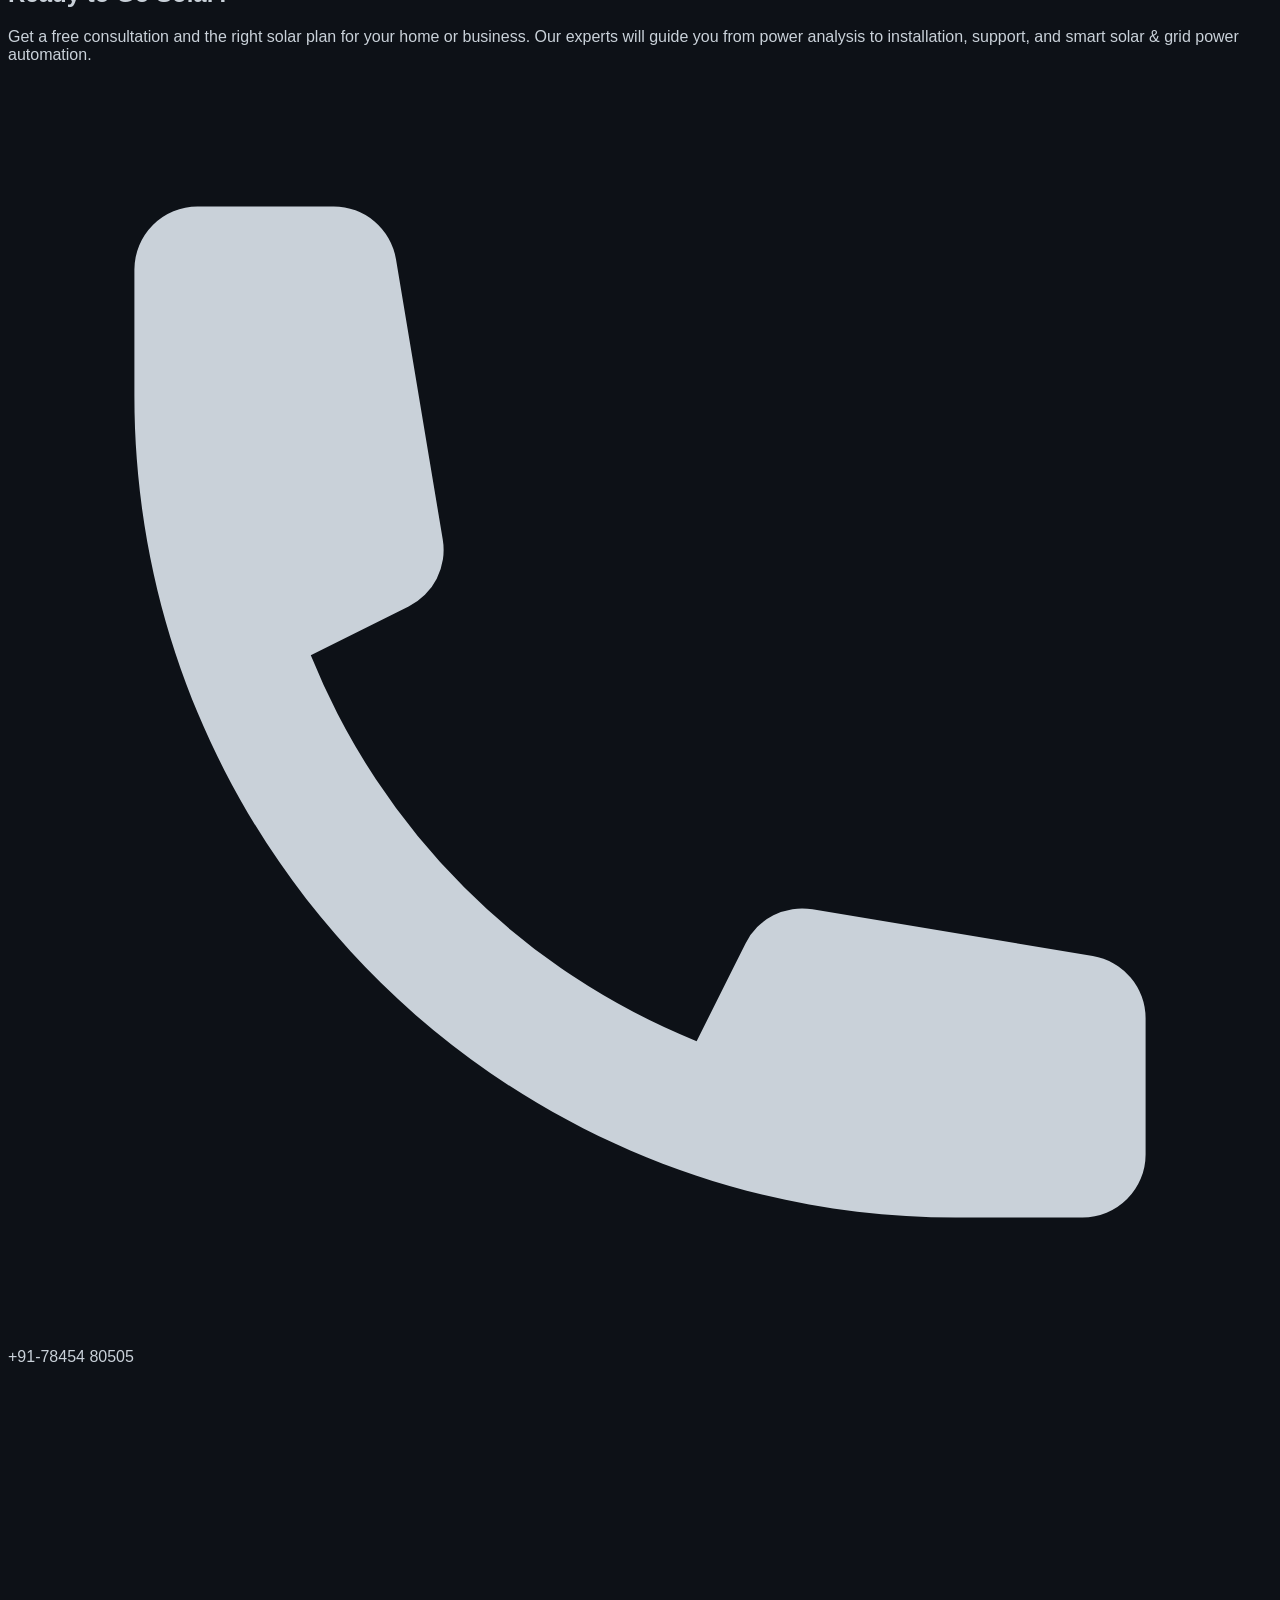
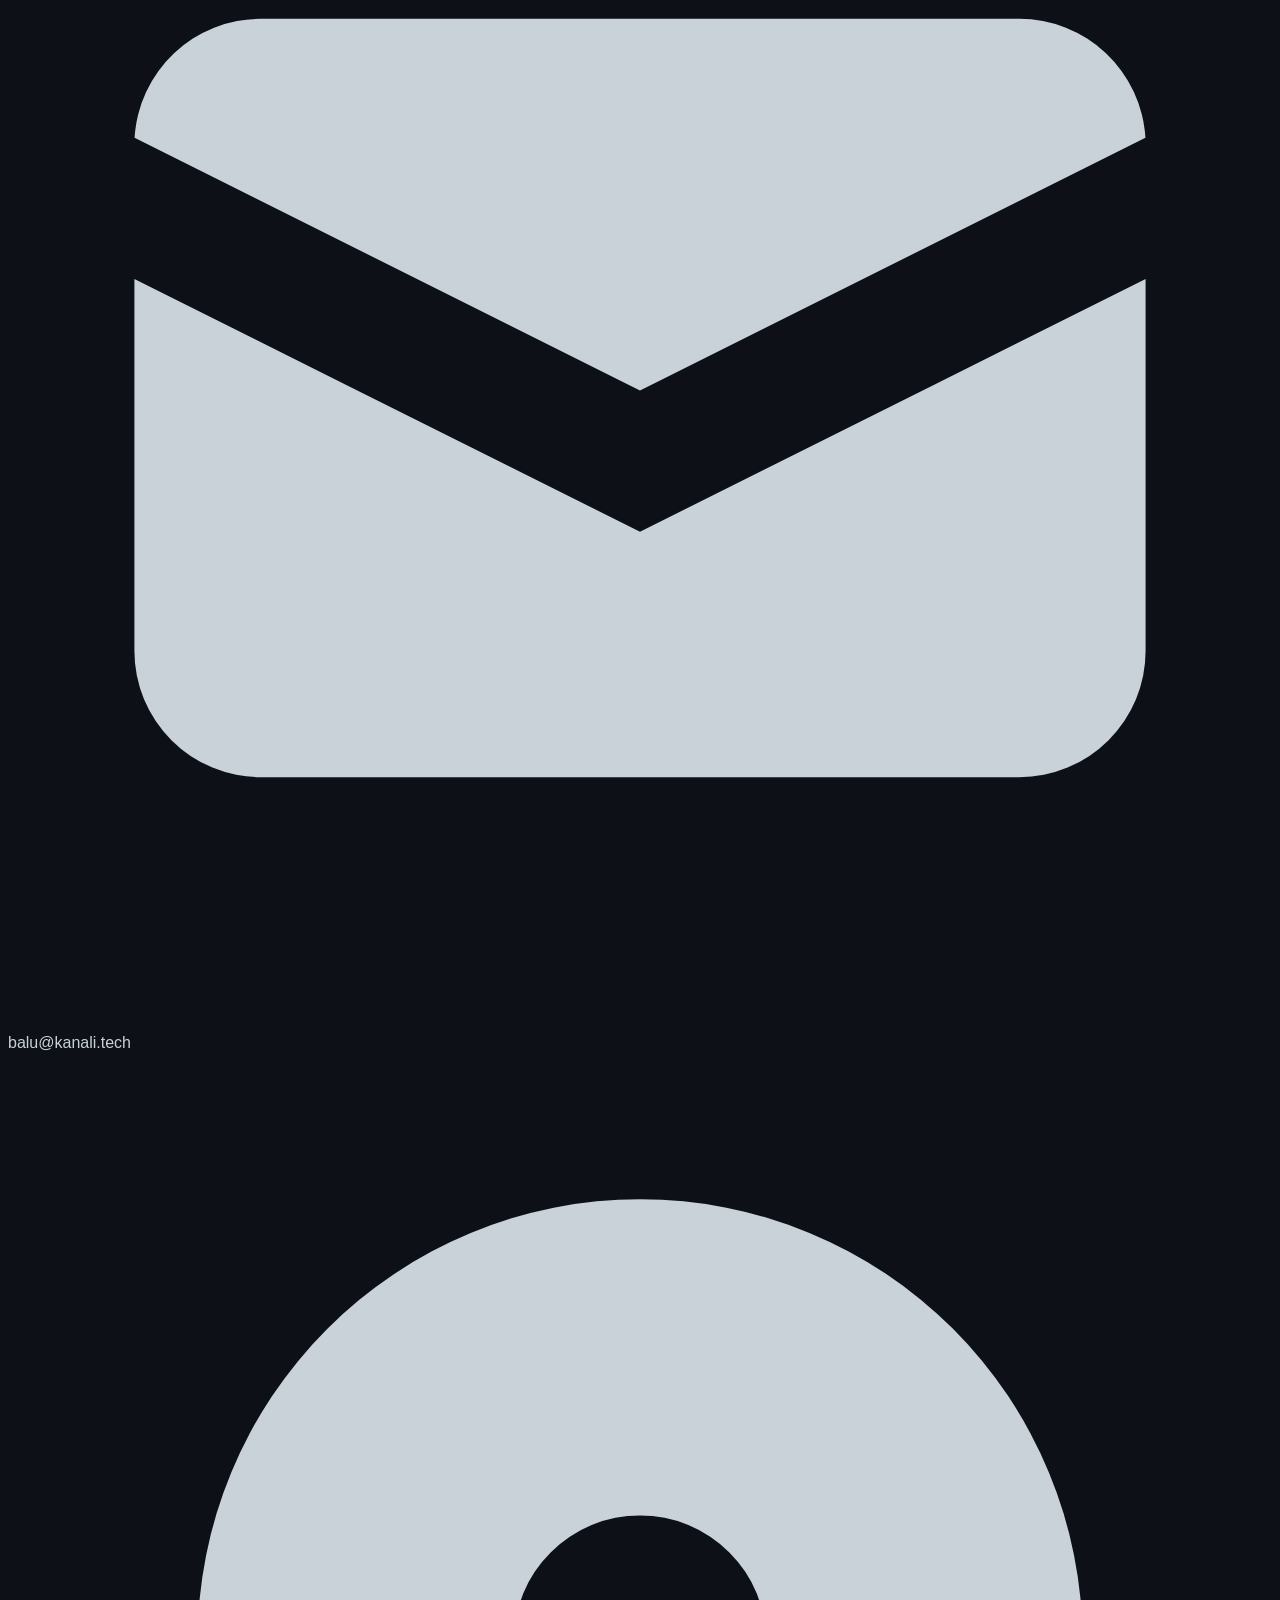
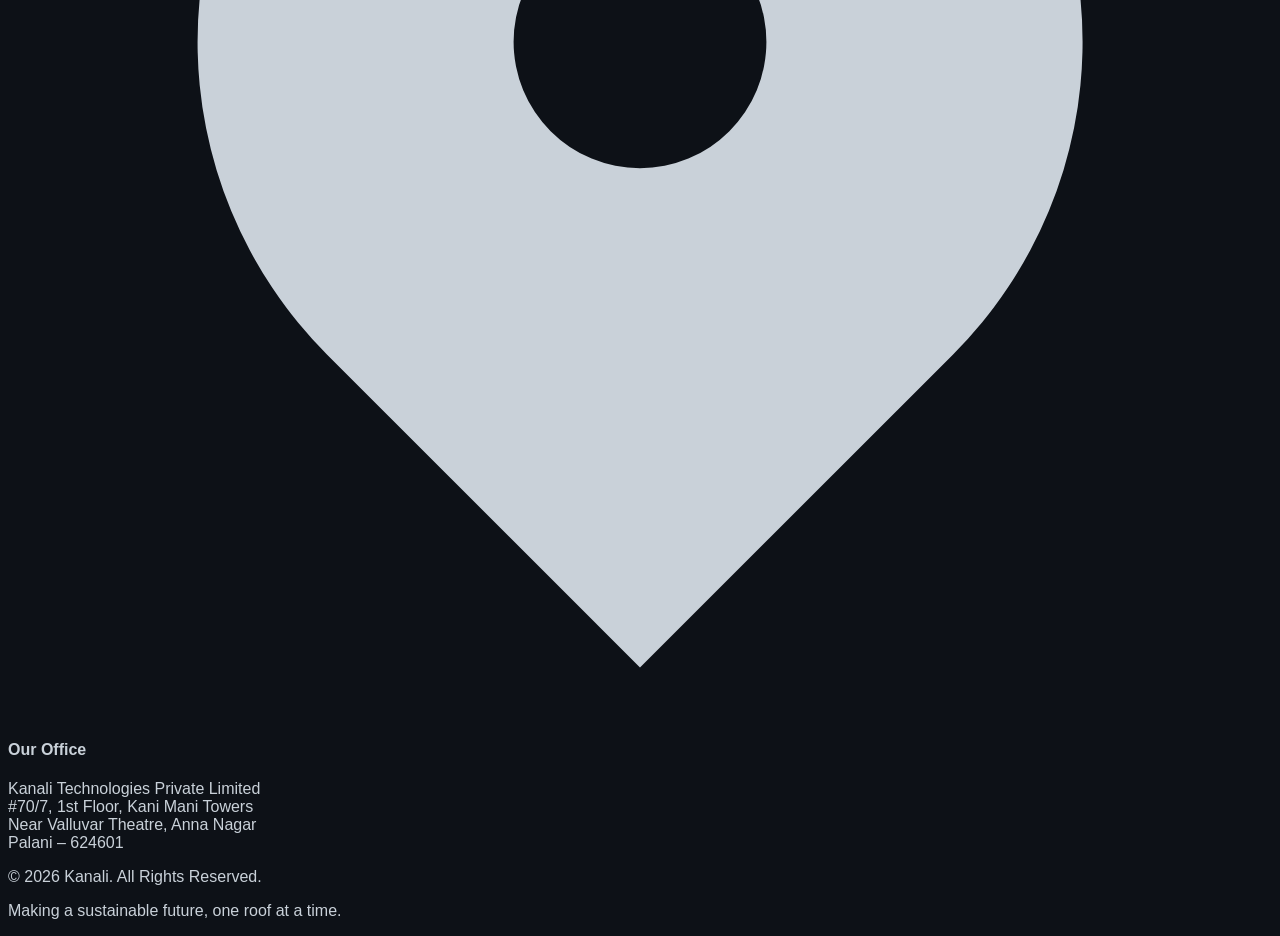
==== commit d229f162: "Update image source for founder photo" ====
--- a/index.html
+++ b/index.html
@@ -175,7 +175,7 @@
 				<div class="grid grid-cols-1 md:grid-cols-2 gap-12 items-center">
 					<!-- Human Photo -->
 					<div class="text-center">
-						<img src="./images/director.jpeg" alt="Founder Photo" class="w-64 h-64 object-cover rounded-xl shadow-xl border-4 border-amber-400 mx-auto" />
+						<img src="./images/director.jpg" alt="Founder Photo" class="w-64 h-64 object-cover rounded-xl shadow-xl border-4 border-amber-400 mx-auto" />
 						<!-- <img src="./images/director_1.jpeg" alt="Founder Photo" class="w-64 h-70 object-cover rounded-xl shadow-xl border-4 border-amber-400 mx-auto" /> -->
 						<div class="mt-4">
 							<h3 class="text-xl font-semibold text-white">Gopalakrishnan M</h3>
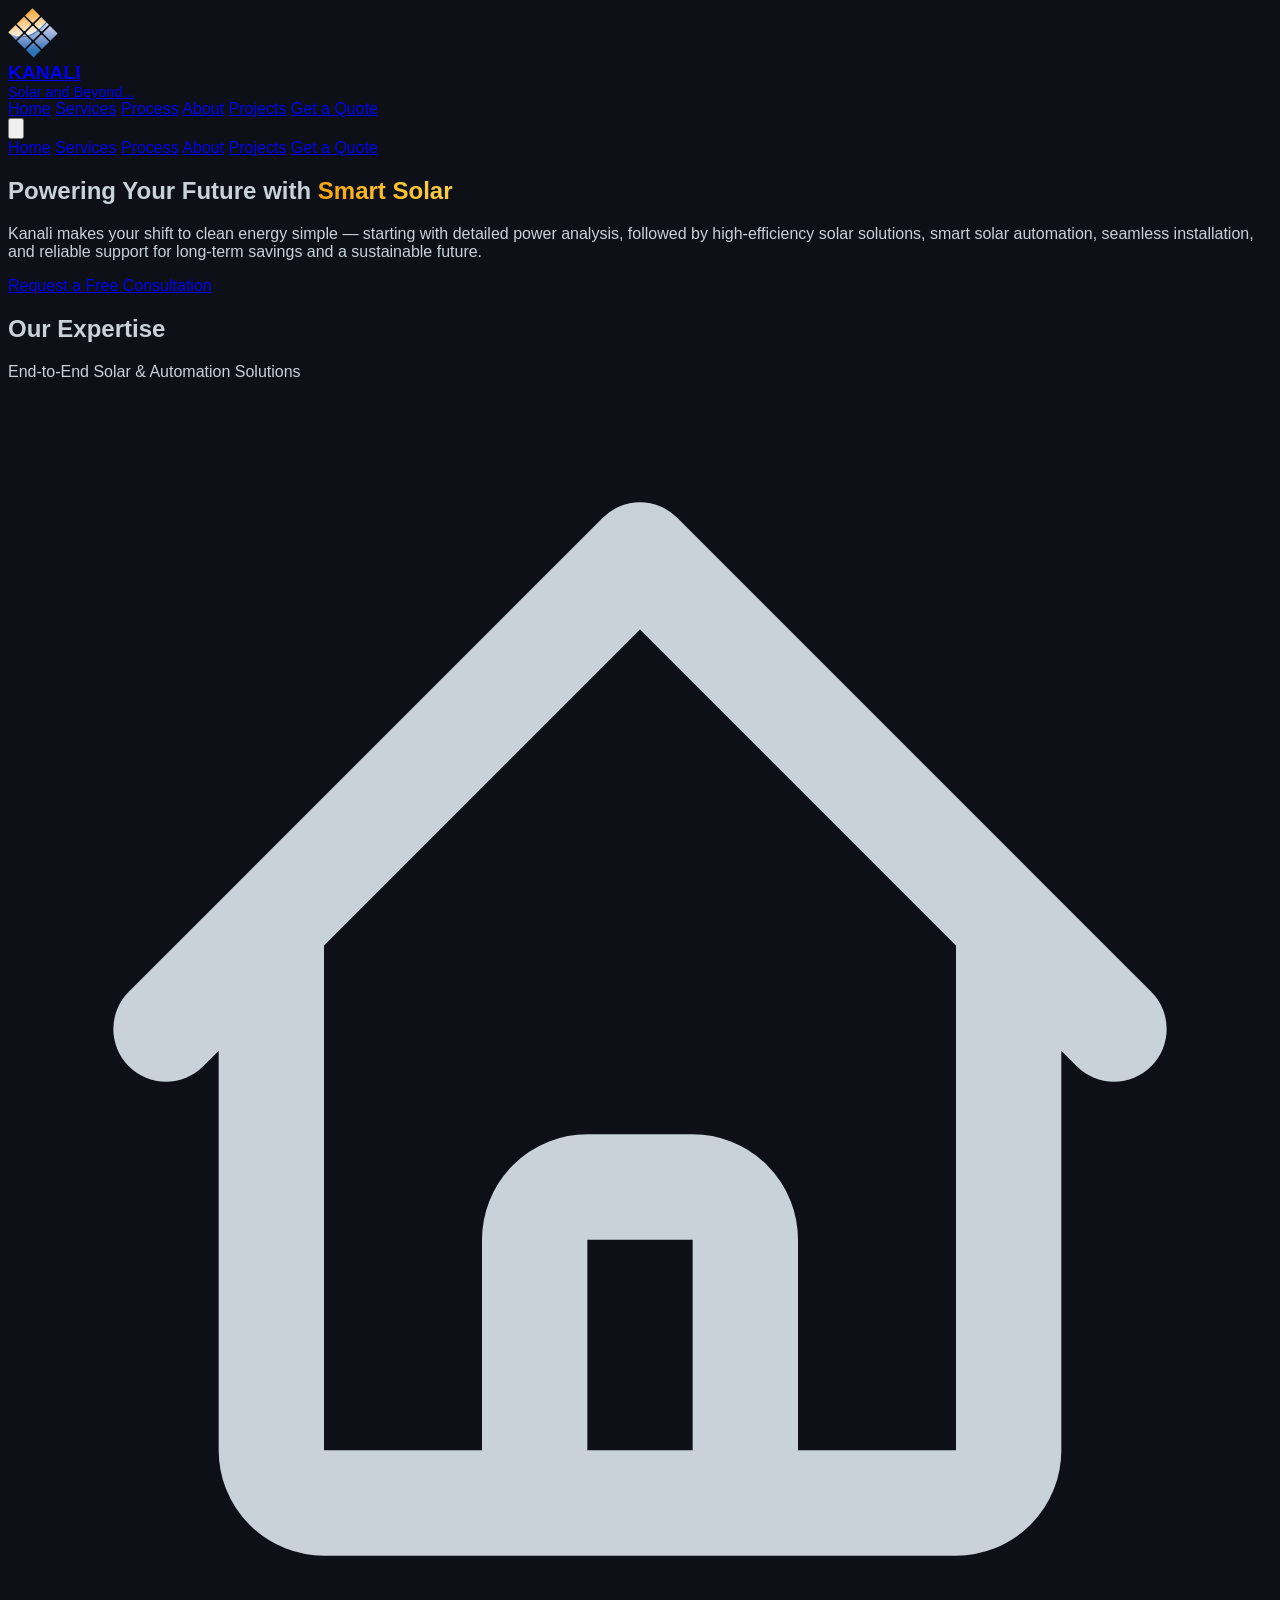
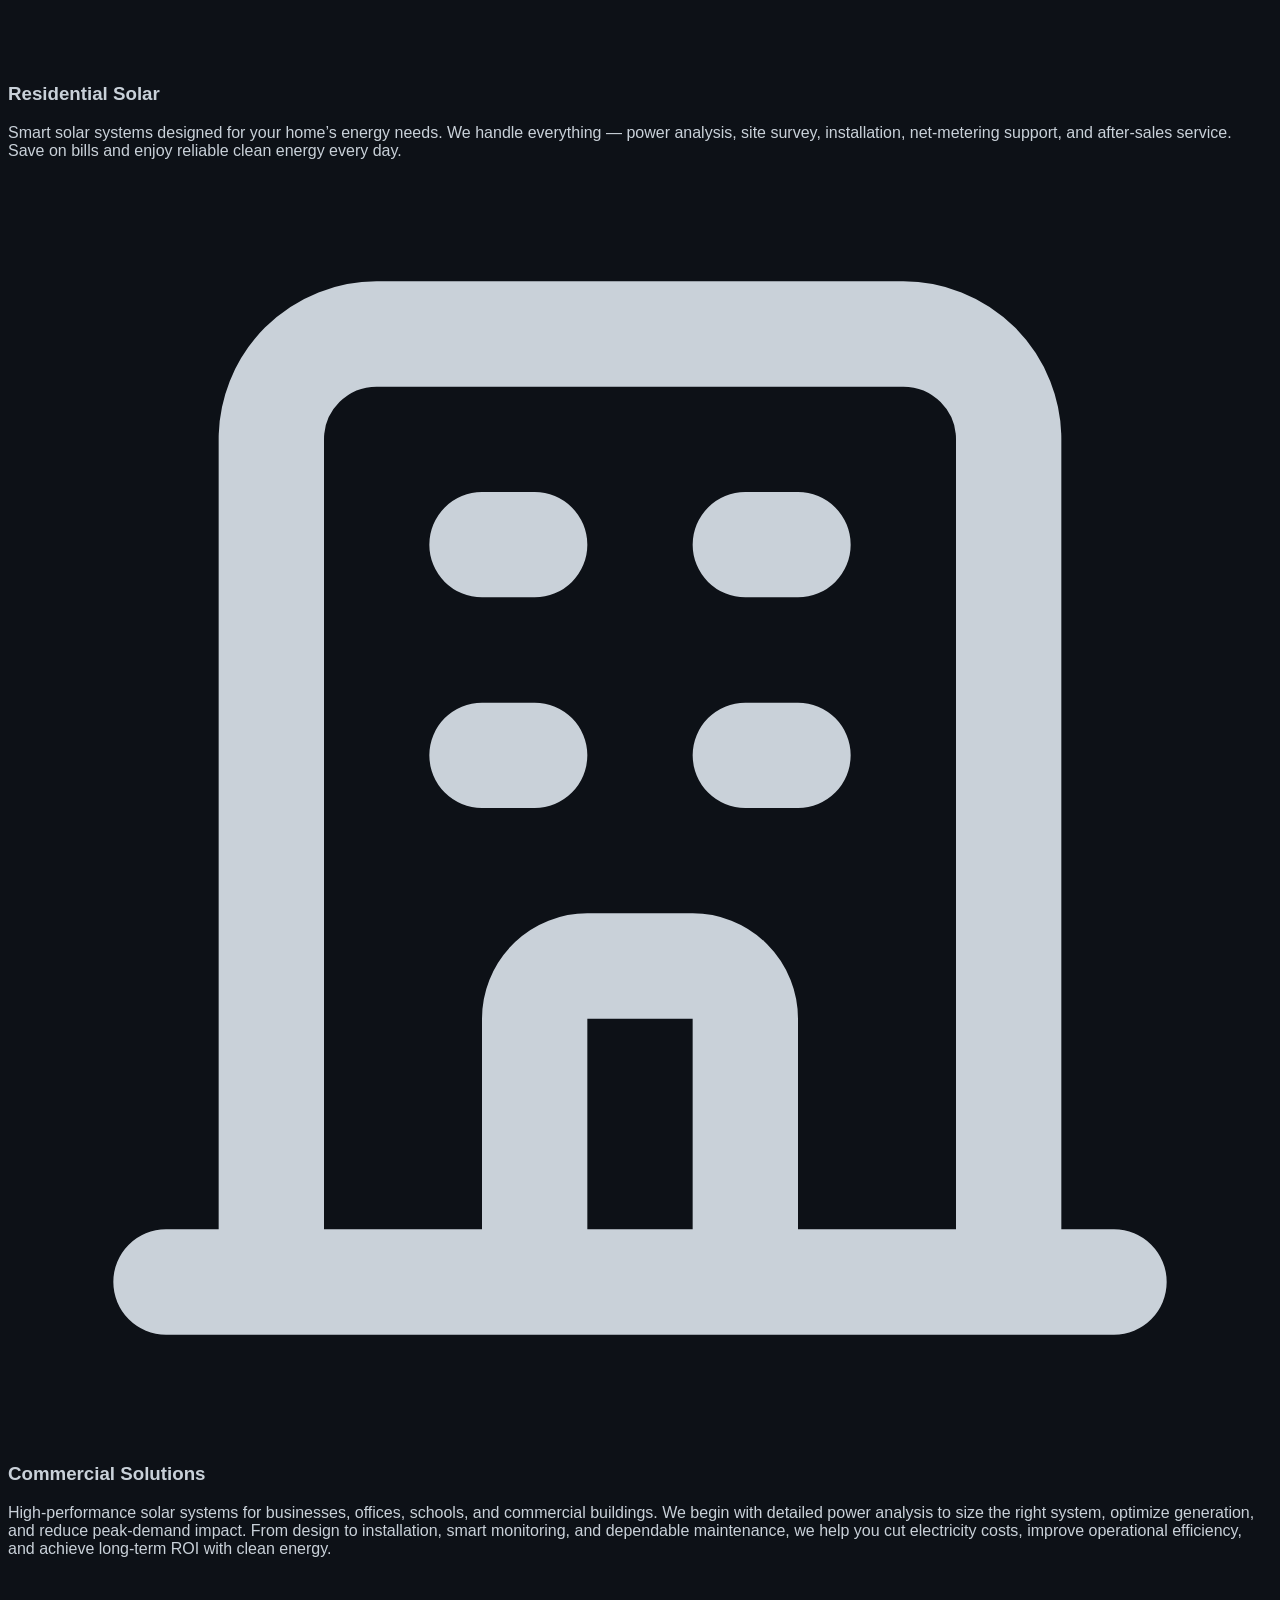
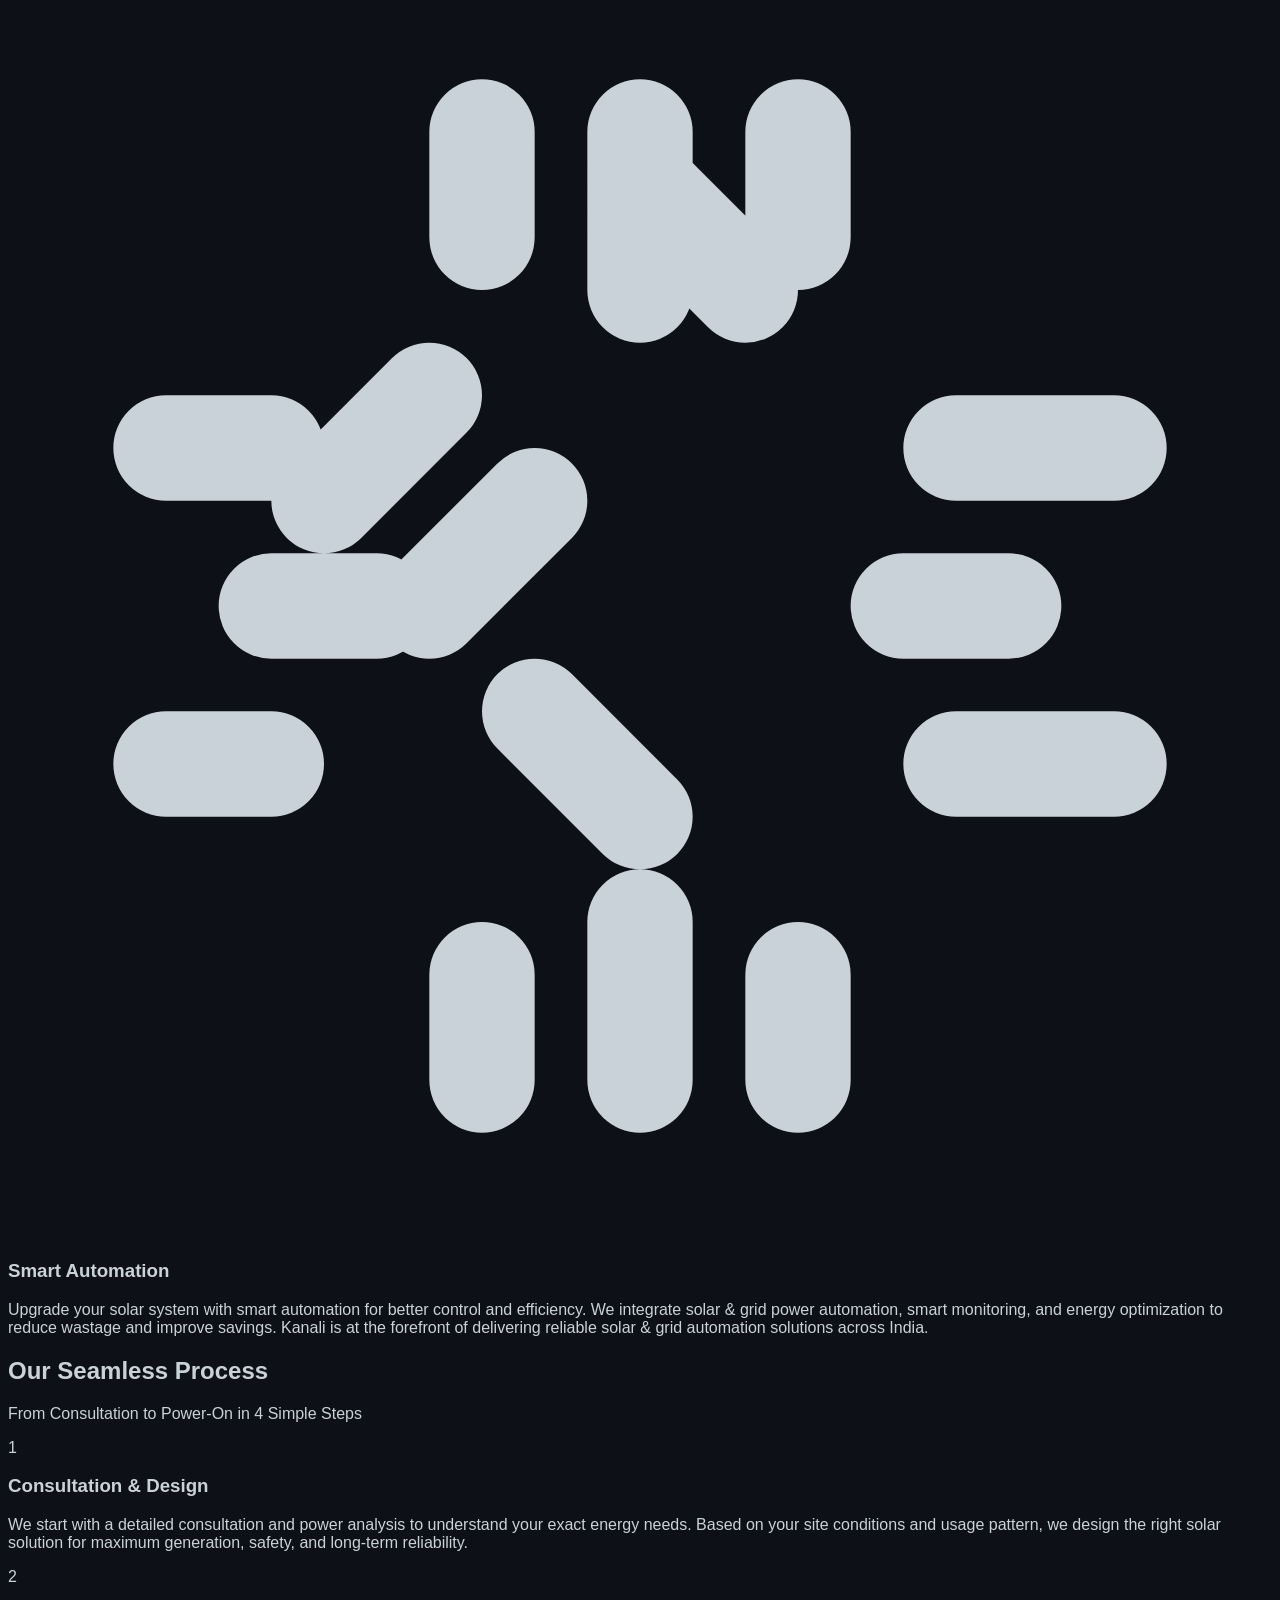
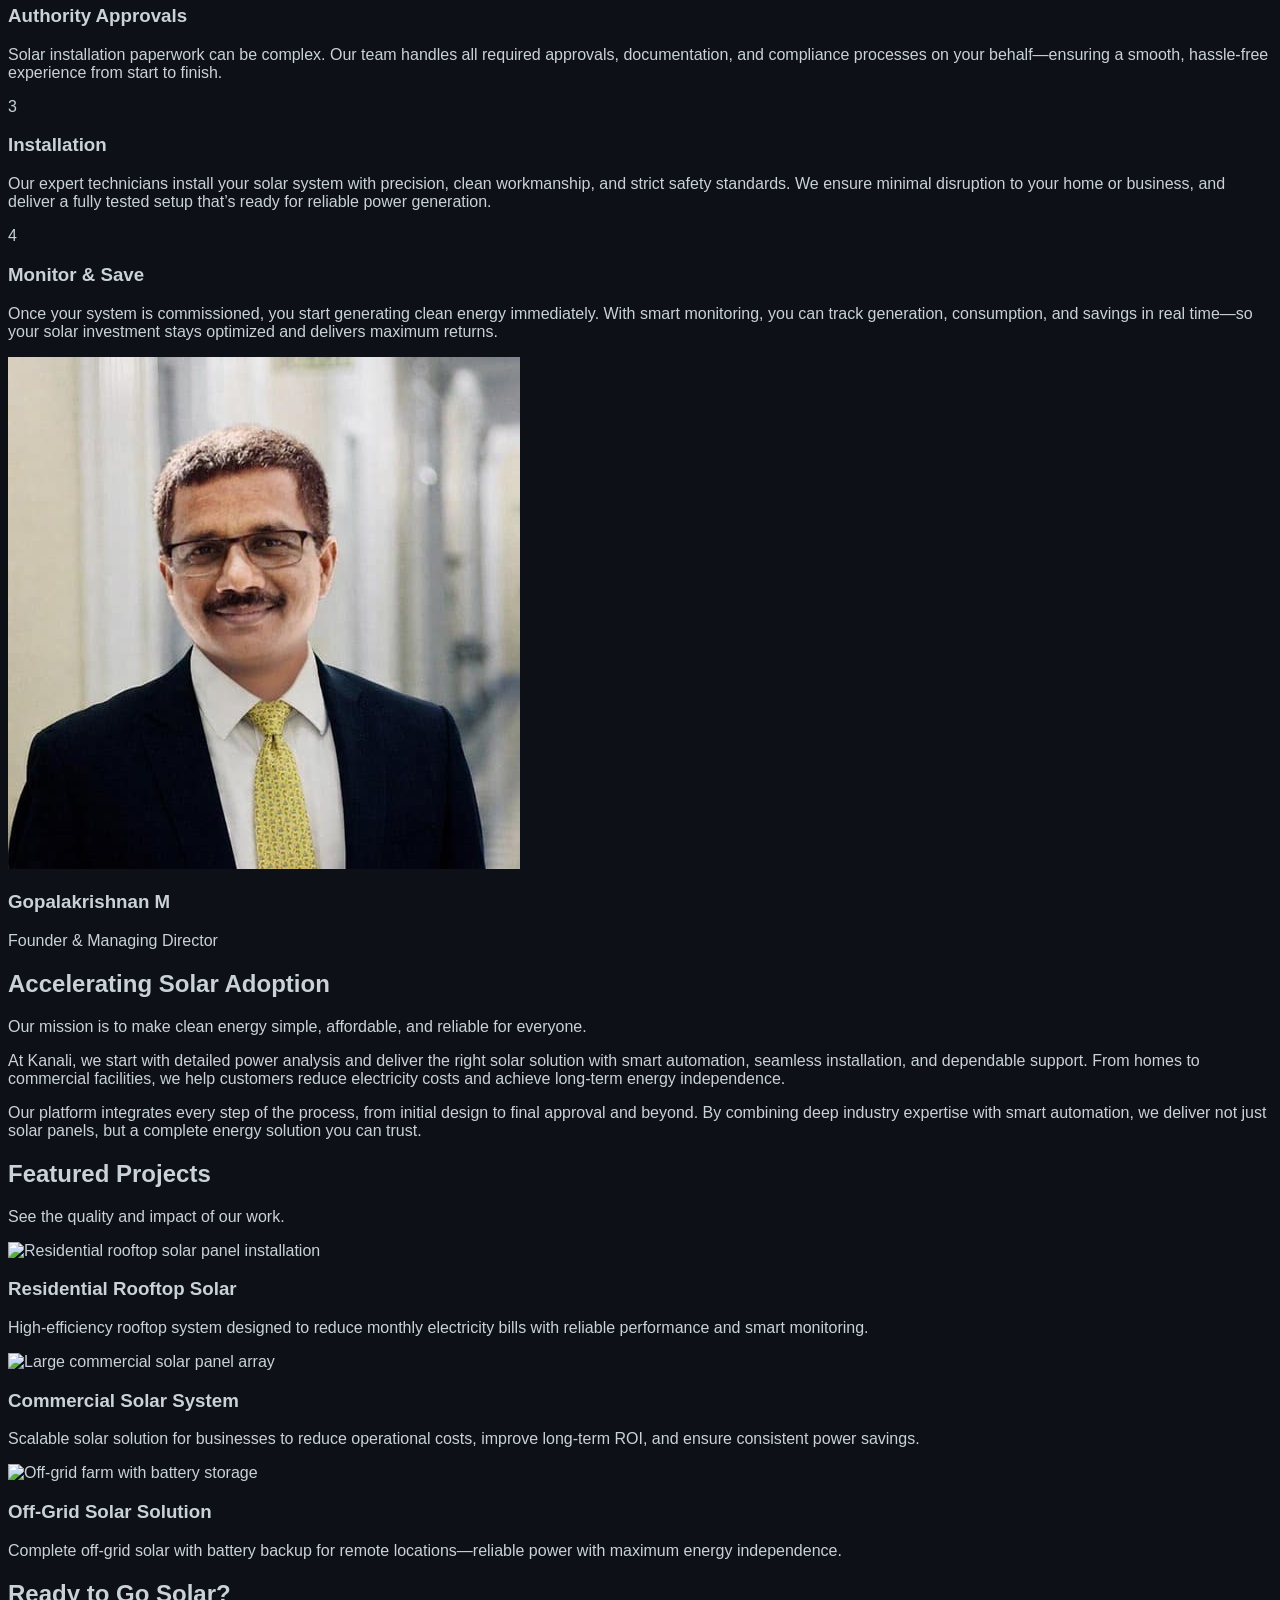
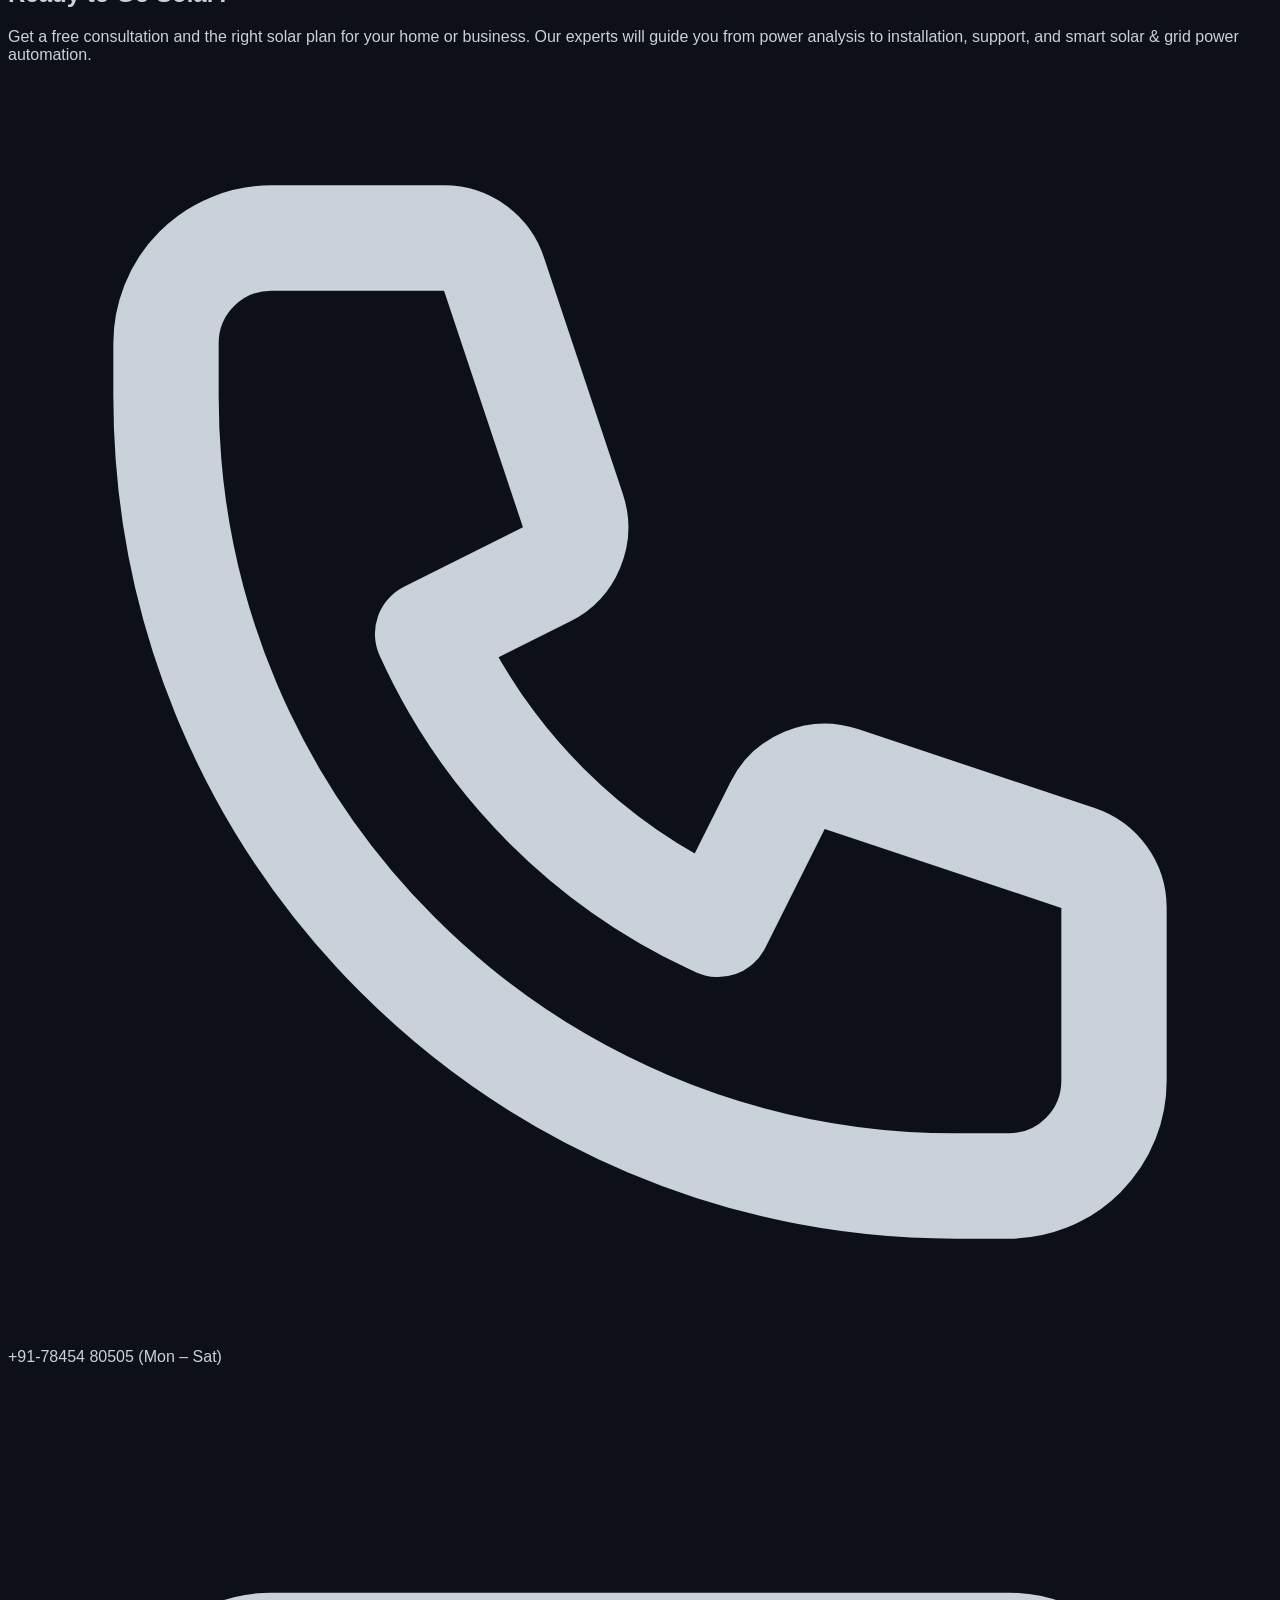
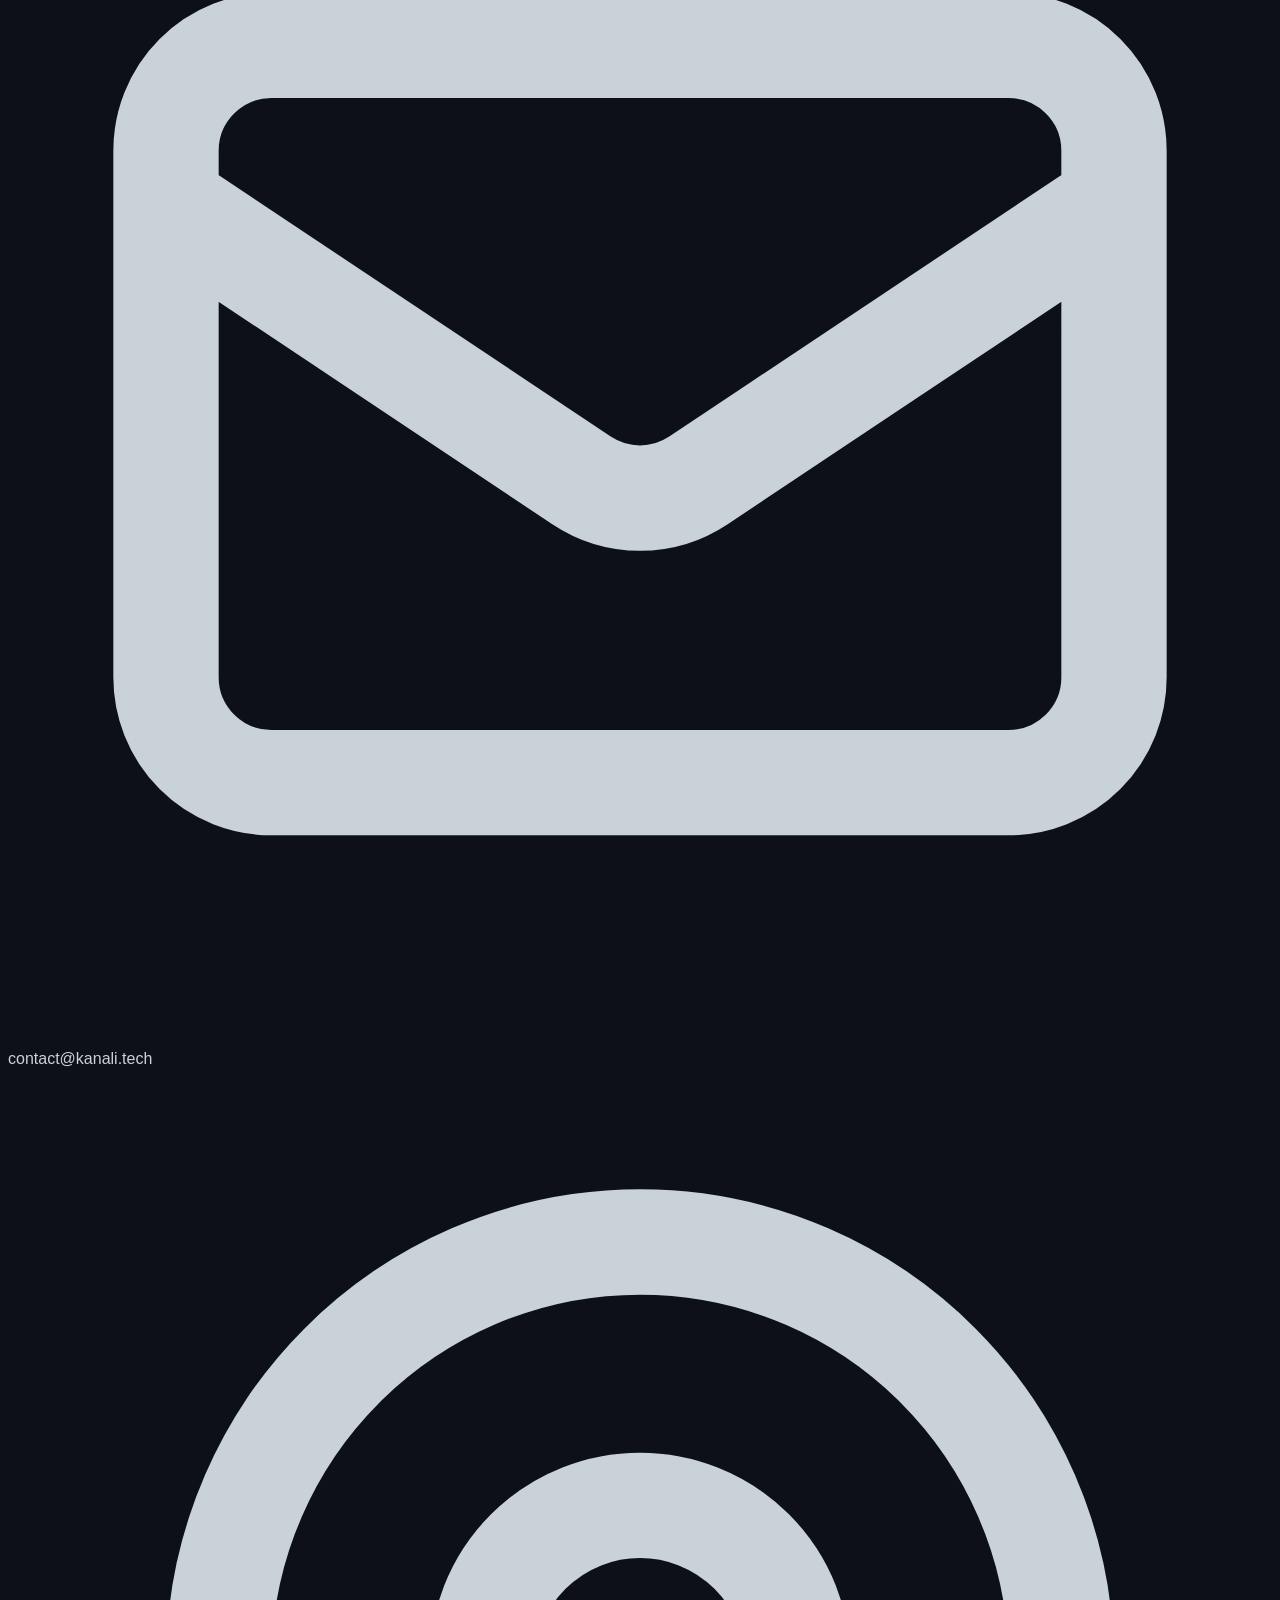
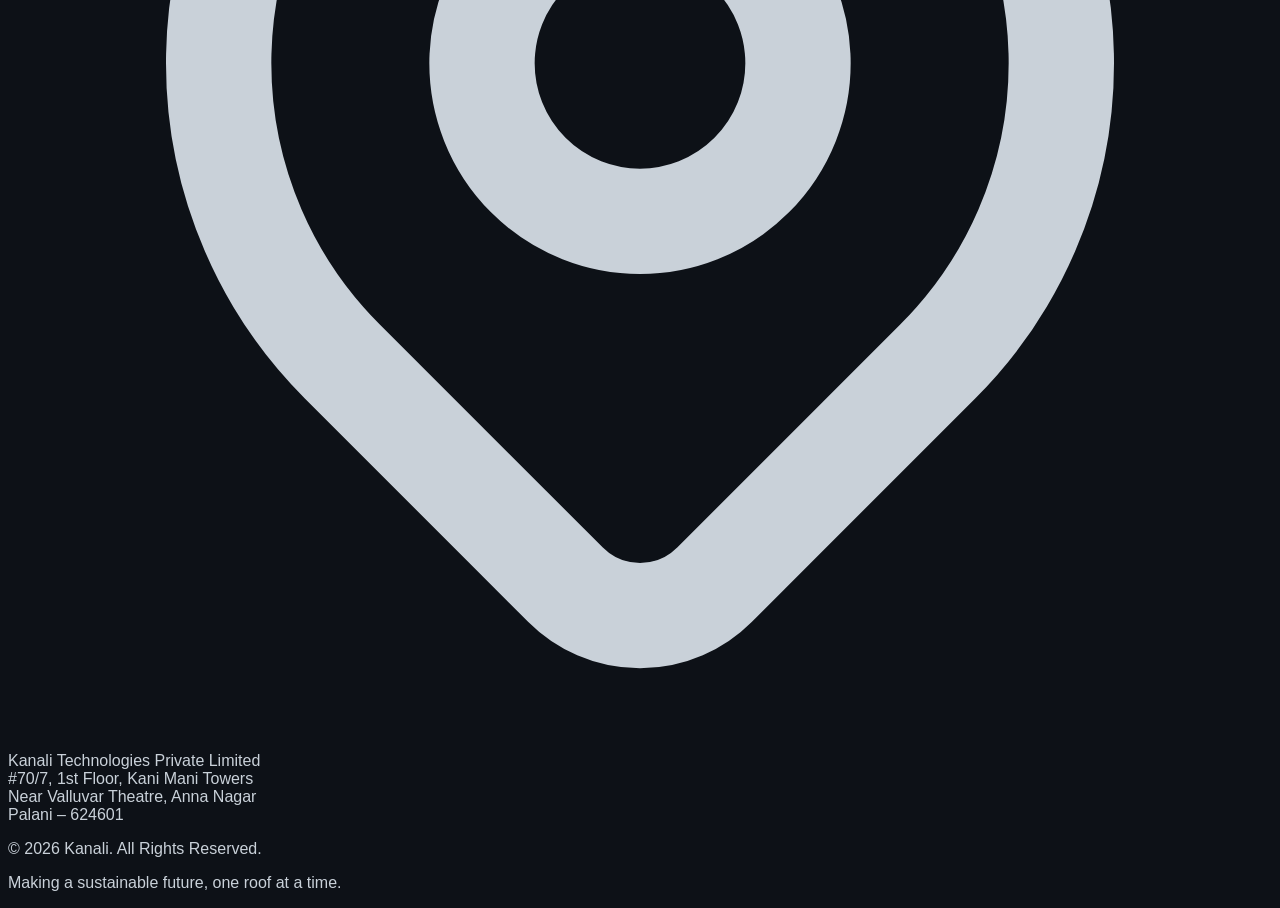
==== commit 145a70b2: "Revise contact section in index.html Updated contact information and office address details." ====
--- a/index.html
+++ b/index.html
@@ -12,7 +12,7 @@
 	
     <link rel="canonical" href="https://www.kanali.tech/">	
 	<link rel="icon" href="data:image/svg+xml,<svg xmlns=%22http://www.w3.org/2000/svg%22 width=%2264%22 height=%2264%22 viewBox=%220 0 200 200%22><image href=%22[data-uri]%22 x=%220%22 y=%220%22 width=%22200%22 height=%22200%22 /></svg>">
-	
+	<link rel="preload" href="https://cdn.tailwindcss.com" as="script">
     <script src="https://cdn.tailwindcss.com"></script>
     <style>
         body {
@@ -242,32 +242,11 @@
                             <p class="text-gray-400 text-lg mb-10 leading-relaxed">
                                 Get a free consultation and the right solar plan for your home or business. Our experts will guide you from power analysis to installation, support, and smart solar & grid power automation.
                             </p>
-                            <div class="space-y-6">
-                                <div class="flex items-center group">
-                                    <div class="w-12 h-12 bg-amber-500 rounded-xl flex items-center justify-center mr-4 group-hover:rotate-12 transition-transform">
-                                        <svg class="w-6 h-6 text-gray-900" fill="currentColor" viewBox="0 0 20 20"><path d="M2 3a1 1 0 011-1h2.153a1 1 0 01.986.836l.74 4.435a1 1 0 01-.54 1.06l-1.548.773a11.037 11.037 0 006.105 6.105l.774-1.548a1 1 0 011.059-.54l4.435.74a1 1 0 01.836.986V17a1 1 0 01-1 1h-2C7.82 18 2 12.18 2 5V3z"></path></svg>
-                                    </div>
-                                    <span class="text-lg font-medium text-white">+91-78454 80505</span>
-                                </div>
-                                <div class="flex items-center group">
-                                    <div class="w-12 h-12 bg-amber-500 rounded-xl flex items-center justify-center mr-4 group-hover:rotate-12 transition-transform">
-                                        <svg class="w-6 h-6 text-gray-900" fill="currentColor" viewBox="0 0 20 20"><path d="M2.003 5.884L10 9.882l7.997-3.998A2 2 0 0016 4H4a2 2 0 00-1.997 1.884z"></path><path d="M18 8.118l-8 4-8-4V14a2 2 0 002 2h12a2 2 0 002-2V8.118z"></path></svg>
-                                    </div>
-                                    <span class="text-lg font-medium text-white">balu@kanali.tech</span>
-                                </div>
-                            </div>
-                        </div>
-                        <div class="bg-gray-900/50 p-6 rounded-2xl border border-gray-700/50">
-                            <h4 class="text-amber-500 font-bold mb-4 flex items-center">
-                                <svg class="w-5 h-5 mr-2" fill="currentColor" viewBox="0 0 20 20"><path fill-rule="evenodd" d="M5.05 4.05a7 7 0 119.9 9.9L10 18.9l-4.95-4.95a7 7 0 010-9.9zM10 11a2 2 0 100-4 2 2 0 000 4z" clip-rule="evenodd"></path></svg>
-                                Our Office
-                            </h4>
-                            <p class="text-gray-300 leading-relaxed italic">
-                                Kanali Technologies Private Limited<br>
-                                #70/7, 1st Floor, Kani Mani Towers<br>
-                                Near Valluvar Theatre, Anna Nagar<br>
-                                Palani – 624601
-                            </p>
+                        </div>
+                        <div class="bg-gray-900/50 p-6 rounded-2xl border border-gray-700/50 space-y-4">
+                            <p class="flex items-center"><svg class="w-5 h-5 text-amber-400 mr-3 shrink-0" fill="none" stroke="currentColor" viewBox="0 0 24 24" xmlns="http://www.w3.org/2000/svg"><path stroke-linecap="round" stroke-linejoin="round" stroke-width="2" d="M3 5a2 2 0 012-2h3.28a1 1 0 01.948.684l1.498 4.493a1 1 0 01-.502 1.21l-2.257 1.13a11.042 11.042 0 005.516 5.516l1.13-2.257a1 1 0 011.21-.502l4.493 1.498a1 1 0 01.684.949V19a2 2 0 01-2 2h-1C9.716 21 3 14.284 3 6V5z"></path></svg> <span>+91-78454 80505 (Mon – Sat)</span></p>
+                            <p class="flex items-center"><svg class="w-5 h-5 text-amber-400 mr-3 shrink-0" fill="none" stroke="currentColor" viewBox="0 0 24 24" xmlns="http://www.w3.org/2000/svg"><path stroke-linecap="round" stroke-linejoin="round" stroke-width="2" d="M3 8l7.89 5.26a2 2 0 002.22 0L21 8M5 19h14a2 2 0 002-2V7a2 2 0 00-2-2H5a2 2 0 00-2 2v10a2 2 0 002 2z"></path></svg> <span>contact@kanali.tech</span></p>
+                            <p class="flex items-start"><svg class="w-5 h-5 text-amber-400 mr-3 shrink-0 mt-1" fill="none" stroke="currentColor" viewBox="0 0 24 24" xmlns="http://www.w3.org/2000/svg"><path stroke-linecap="round" stroke-linejoin="round" stroke-width="2" d="M17.657 16.657L13.414 20.9a1.998 1.998 0 01-2.827 0l-4.244-4.243a8 8 0 1111.314 0z"></path><path stroke-linecap="round" stroke-linejoin="round" stroke-width="2" d="M15 11a3 3 0 11-6 0 3 3 0 016 0z"></path></svg> <span>Kanali Technologies Private Limited<br>#70/7, 1st Floor, Kani Mani Towers<br>Near Valluvar Theatre, Anna Nagar<br>Palani – 624601</span></p>
                         </div>
                     </div>
                 </div>
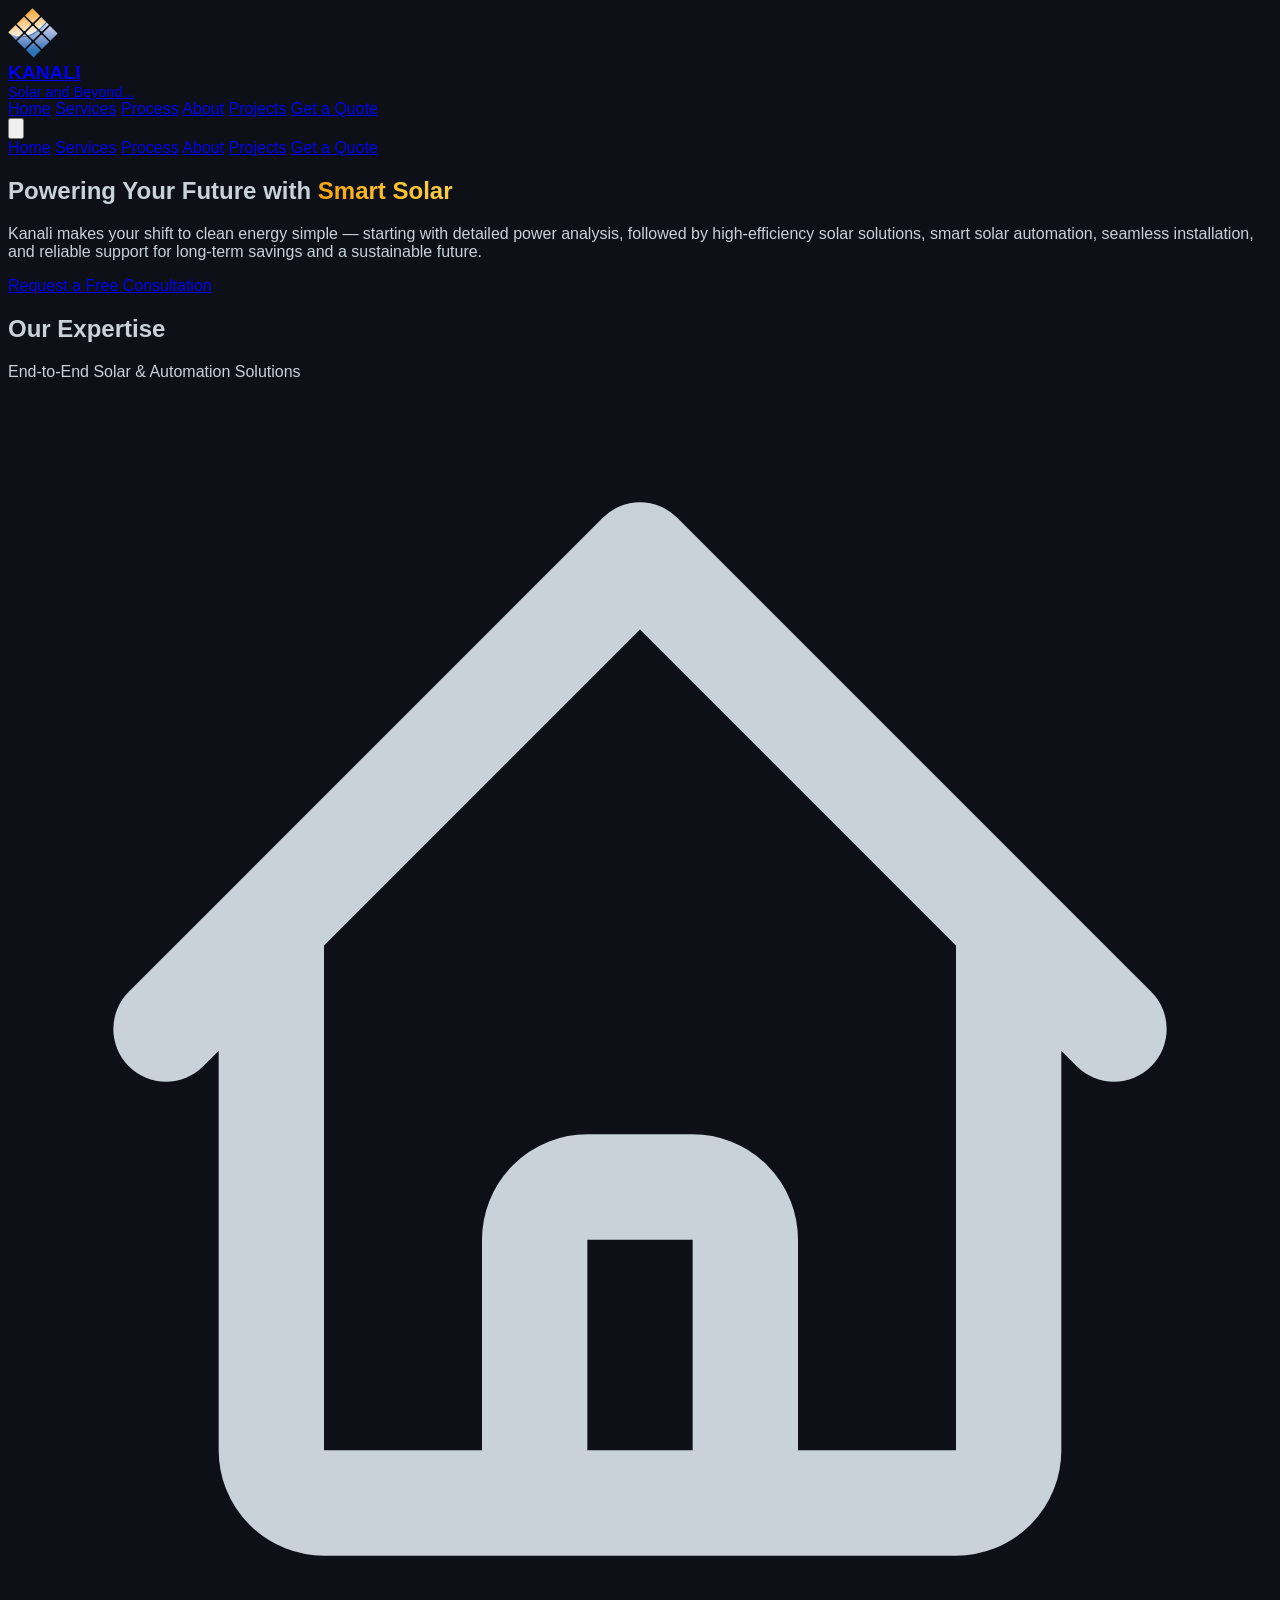
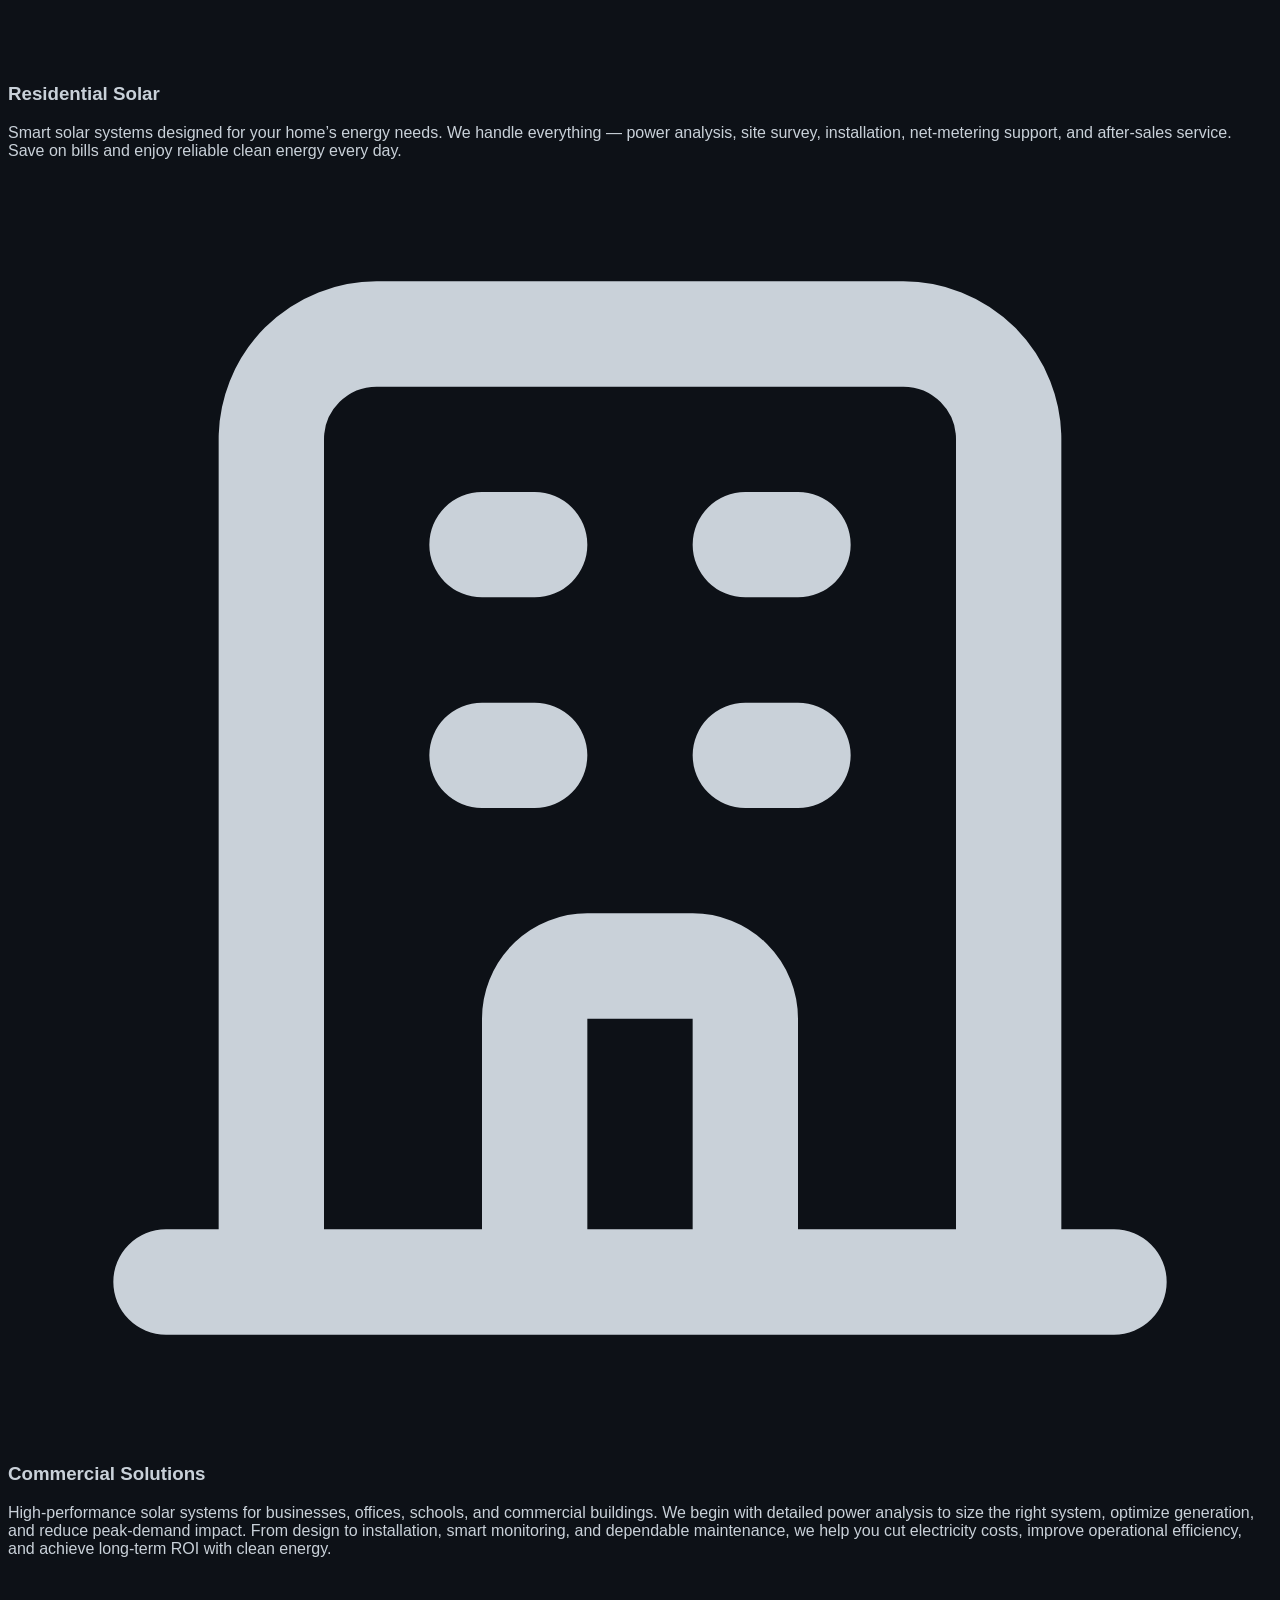
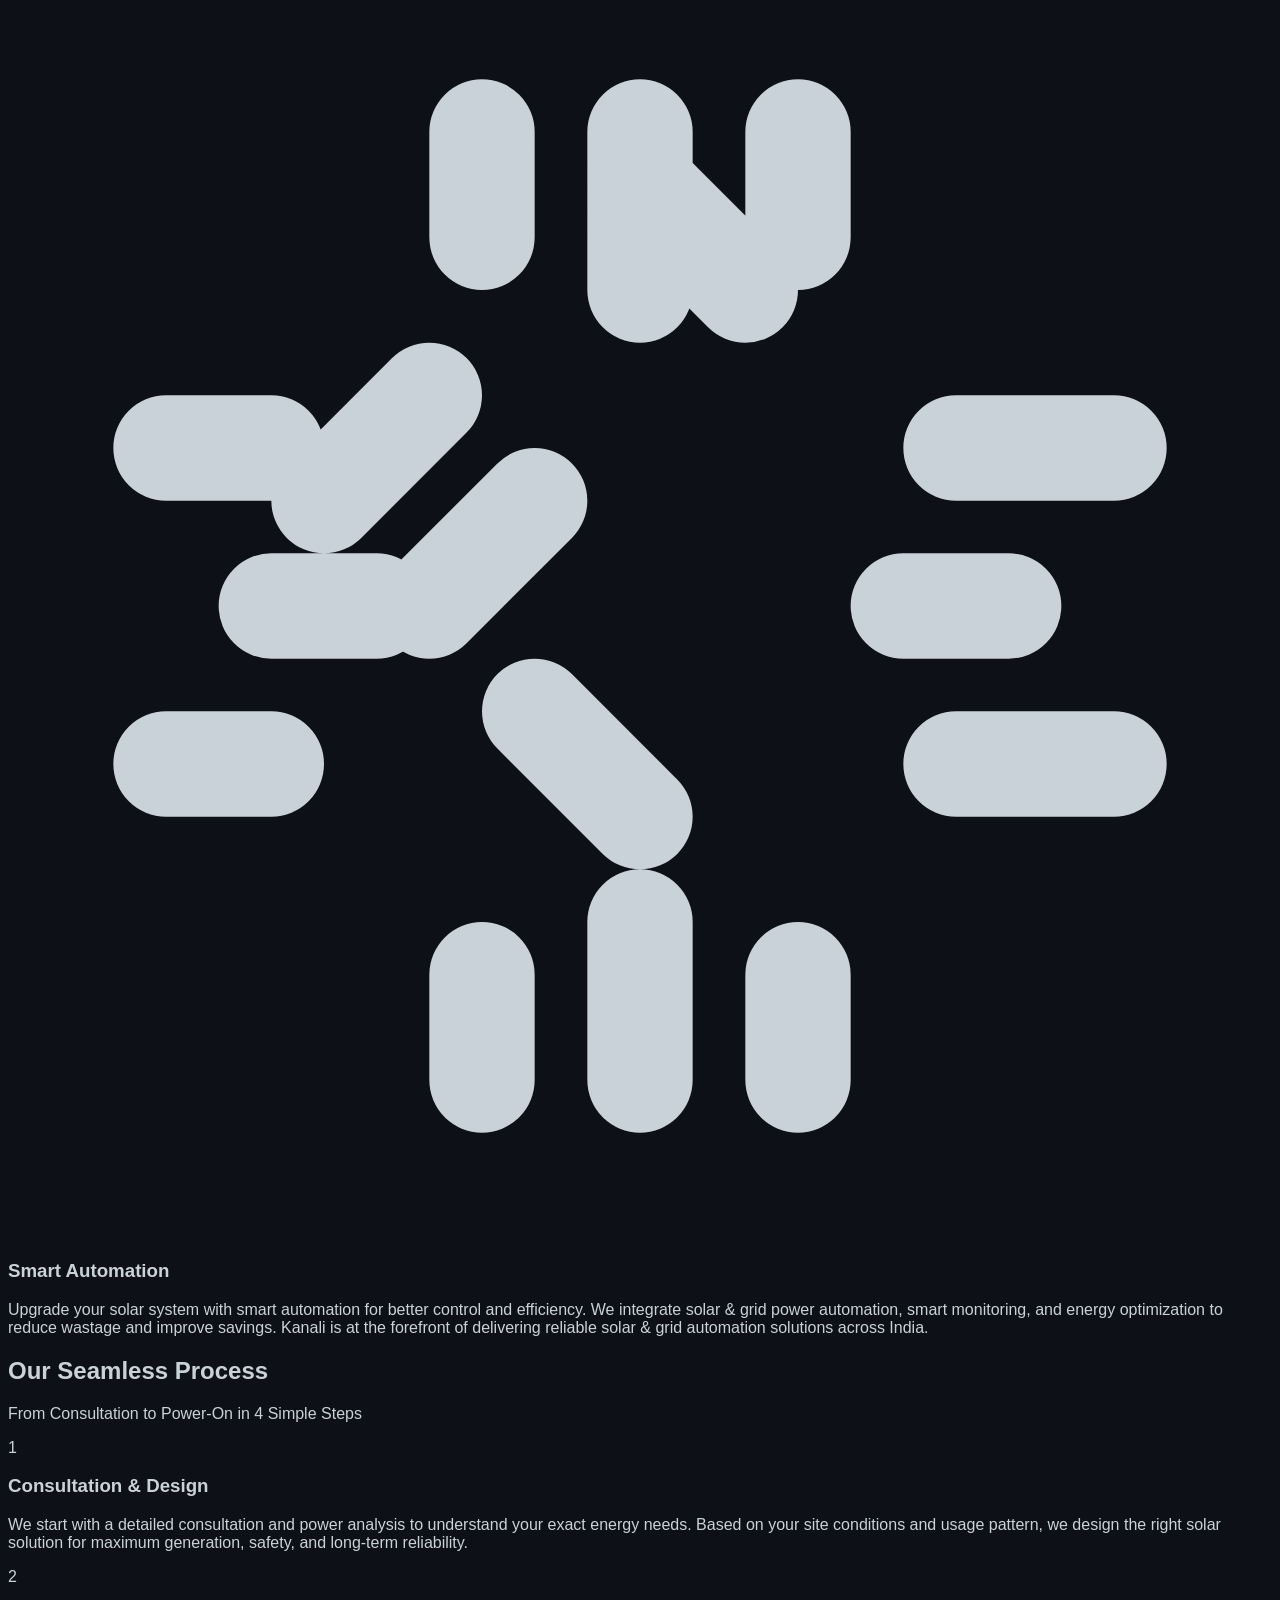
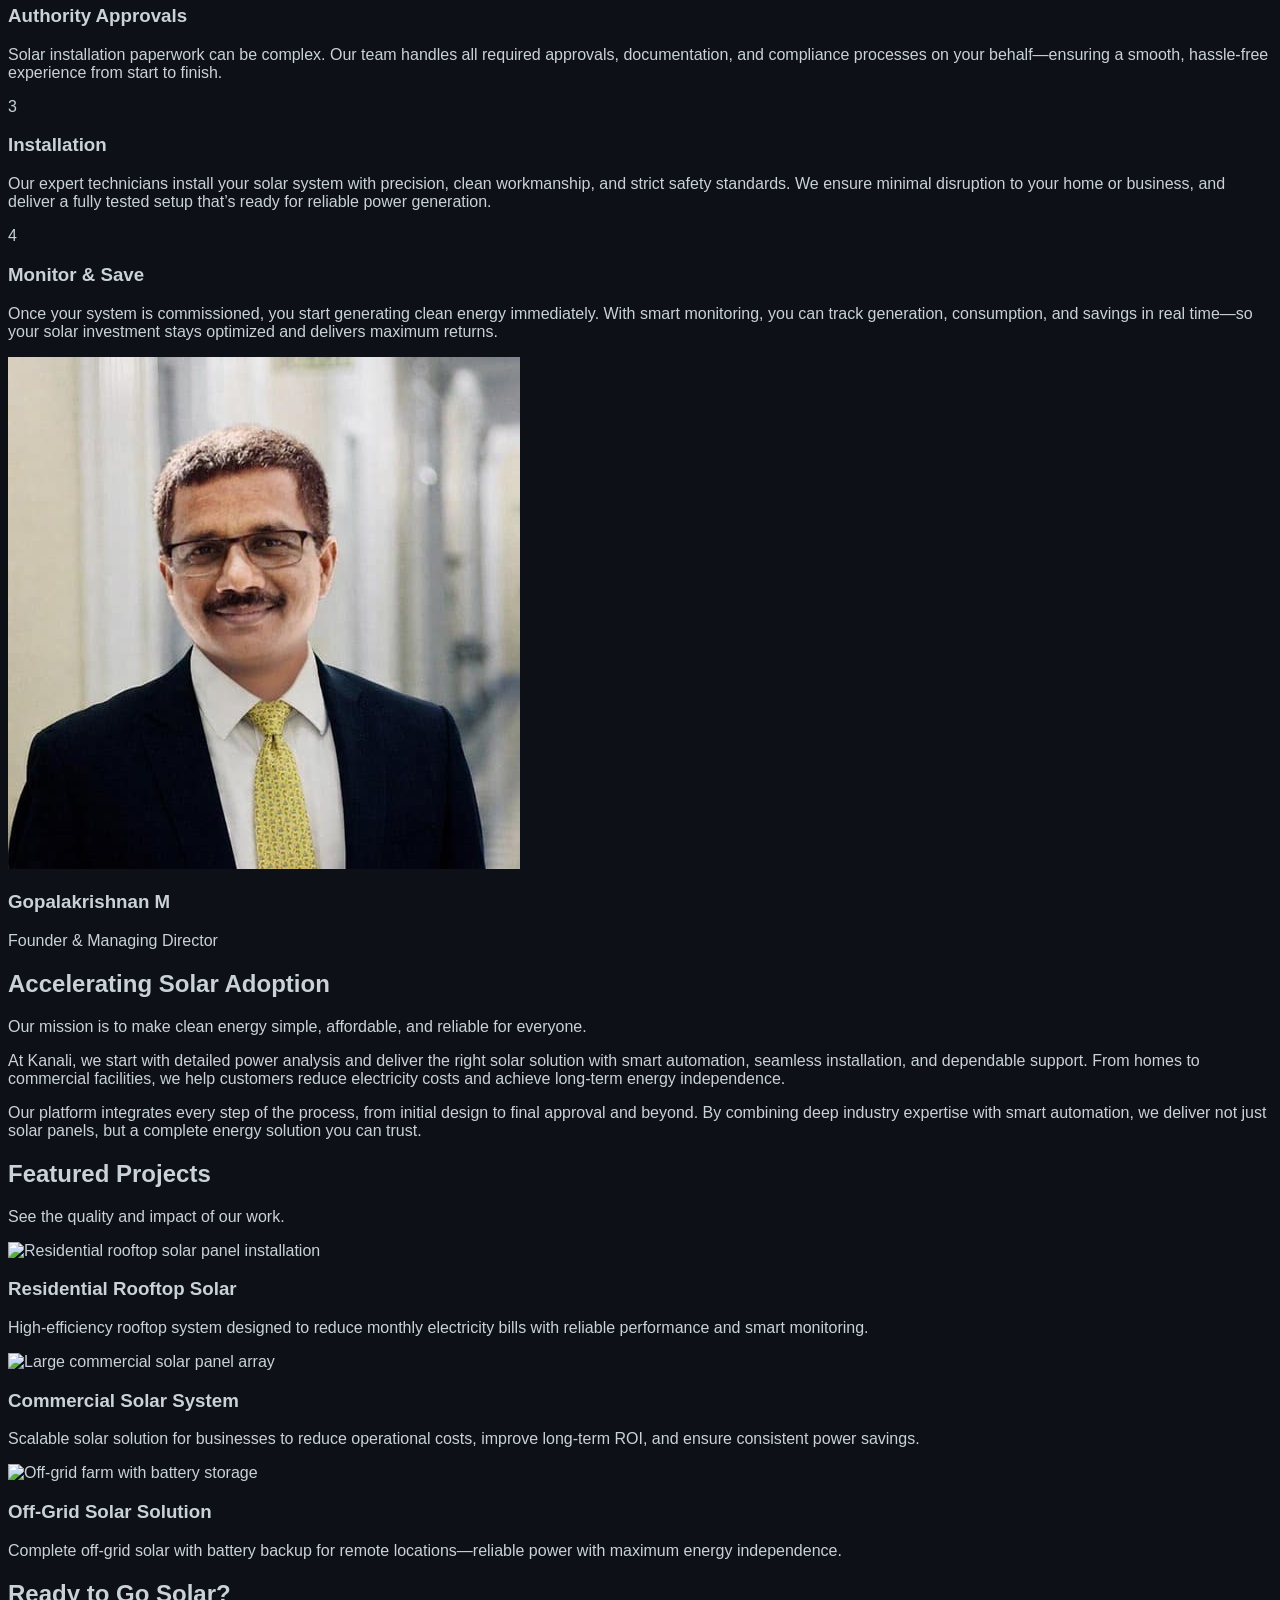
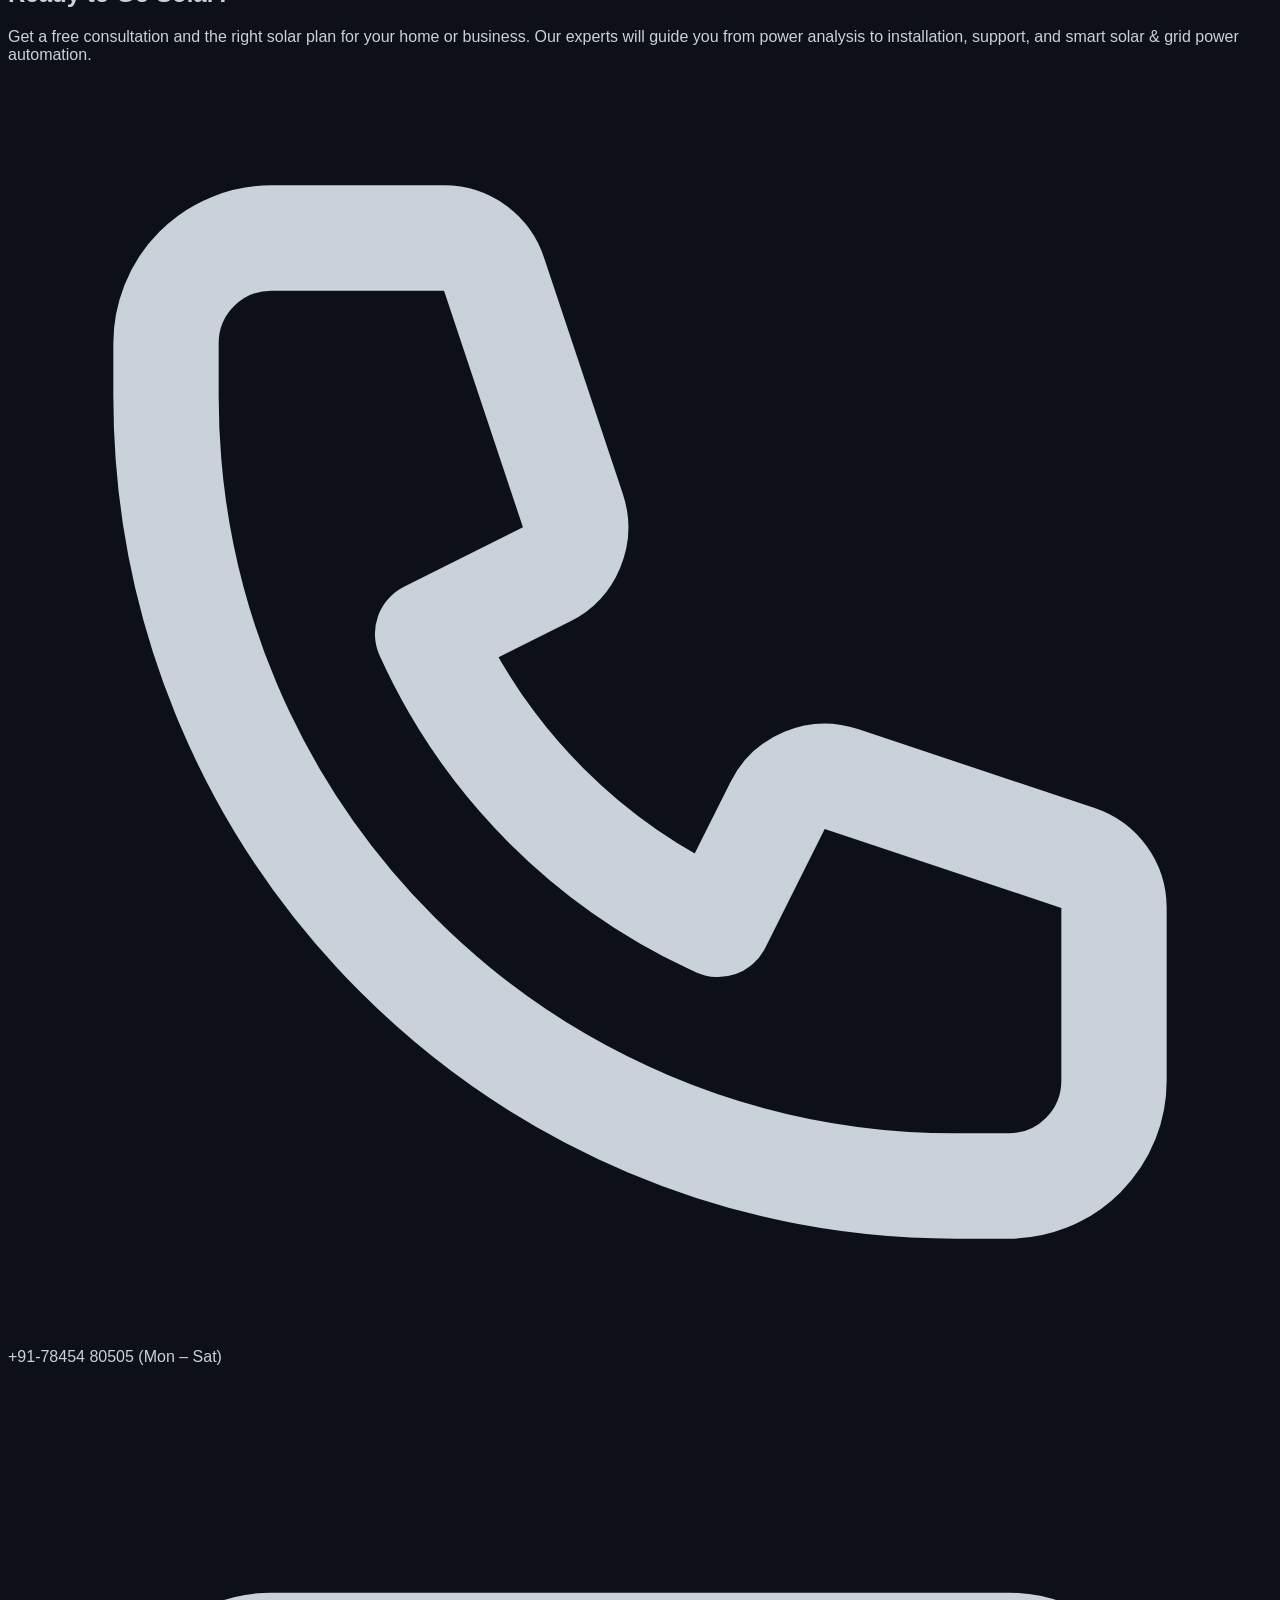
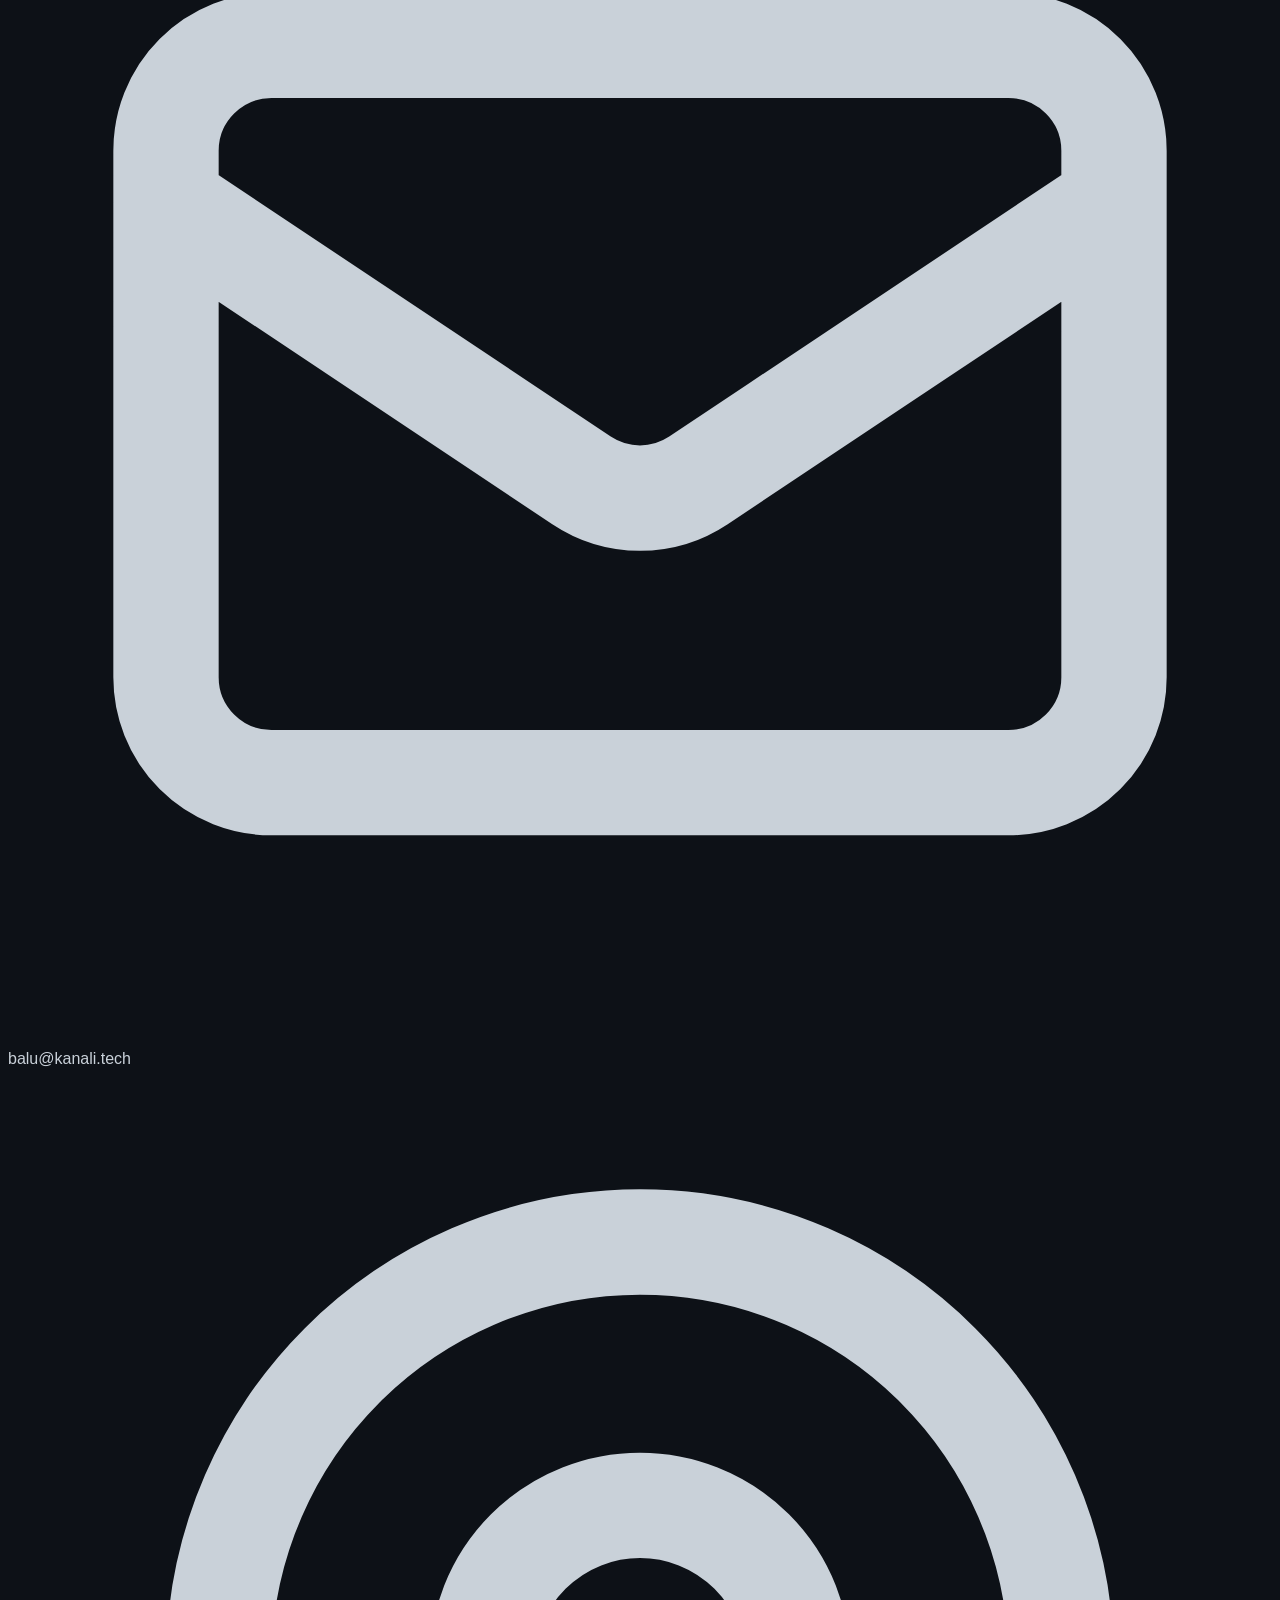
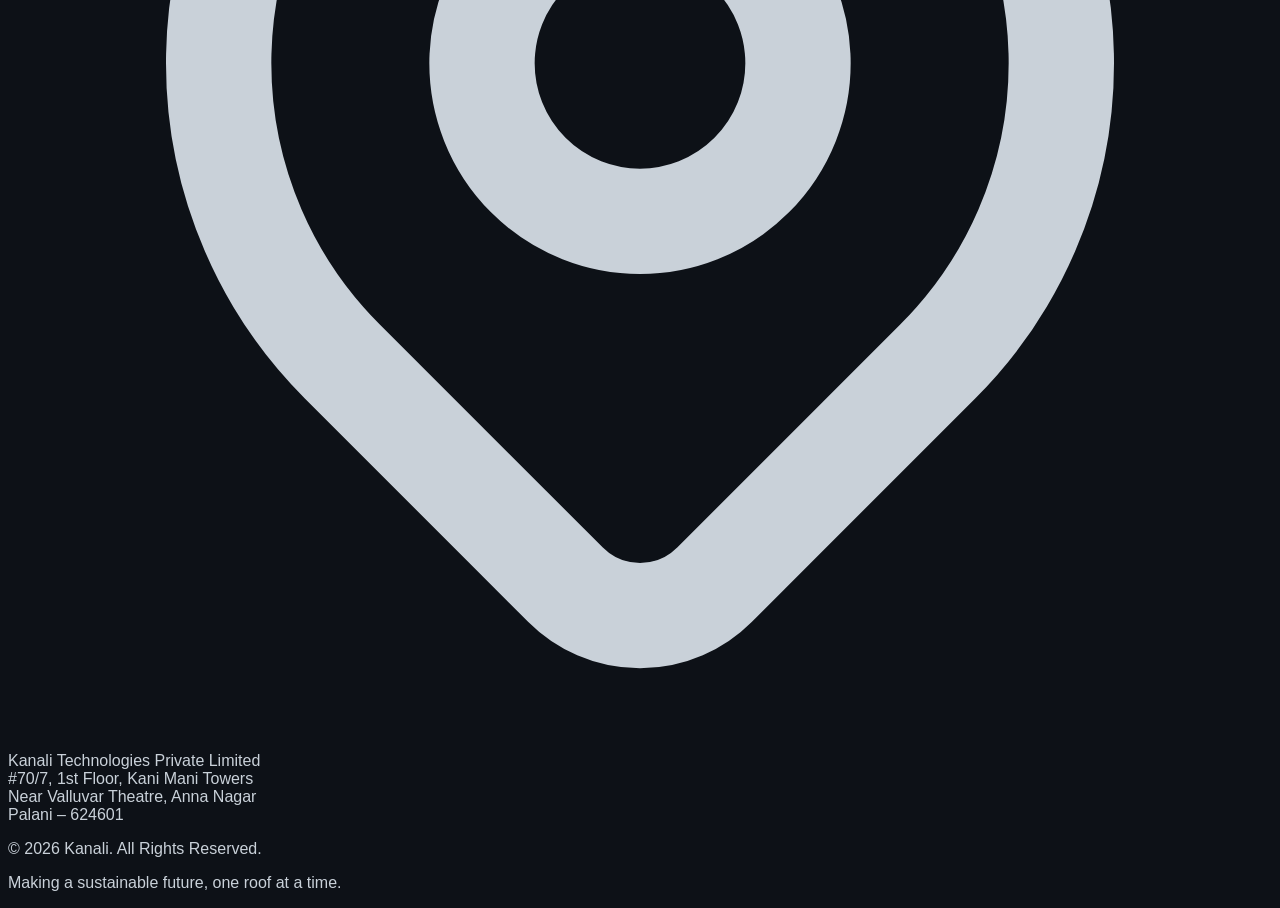
==== commit d6100ef9: "Update contact email in index.html" ====
--- a/index.html
+++ b/index.html
@@ -245,7 +245,7 @@
                         </div>
                         <div class="bg-gray-900/50 p-6 rounded-2xl border border-gray-700/50 space-y-4">
                             <p class="flex items-center"><svg class="w-5 h-5 text-amber-400 mr-3 shrink-0" fill="none" stroke="currentColor" viewBox="0 0 24 24" xmlns="http://www.w3.org/2000/svg"><path stroke-linecap="round" stroke-linejoin="round" stroke-width="2" d="M3 5a2 2 0 012-2h3.28a1 1 0 01.948.684l1.498 4.493a1 1 0 01-.502 1.21l-2.257 1.13a11.042 11.042 0 005.516 5.516l1.13-2.257a1 1 0 011.21-.502l4.493 1.498a1 1 0 01.684.949V19a2 2 0 01-2 2h-1C9.716 21 3 14.284 3 6V5z"></path></svg> <span>+91-78454 80505 (Mon – Sat)</span></p>
-                            <p class="flex items-center"><svg class="w-5 h-5 text-amber-400 mr-3 shrink-0" fill="none" stroke="currentColor" viewBox="0 0 24 24" xmlns="http://www.w3.org/2000/svg"><path stroke-linecap="round" stroke-linejoin="round" stroke-width="2" d="M3 8l7.89 5.26a2 2 0 002.22 0L21 8M5 19h14a2 2 0 002-2V7a2 2 0 00-2-2H5a2 2 0 00-2 2v10a2 2 0 002 2z"></path></svg> <span>contact@kanali.tech</span></p>
+                            <p class="flex items-center"><svg class="w-5 h-5 text-amber-400 mr-3 shrink-0" fill="none" stroke="currentColor" viewBox="0 0 24 24" xmlns="http://www.w3.org/2000/svg"><path stroke-linecap="round" stroke-linejoin="round" stroke-width="2" d="M3 8l7.89 5.26a2 2 0 002.22 0L21 8M5 19h14a2 2 0 002-2V7a2 2 0 00-2-2H5a2 2 0 00-2 2v10a2 2 0 002 2z"></path></svg> <span>balu@kanali.tech</span></p>
                             <p class="flex items-start"><svg class="w-5 h-5 text-amber-400 mr-3 shrink-0 mt-1" fill="none" stroke="currentColor" viewBox="0 0 24 24" xmlns="http://www.w3.org/2000/svg"><path stroke-linecap="round" stroke-linejoin="round" stroke-width="2" d="M17.657 16.657L13.414 20.9a1.998 1.998 0 01-2.827 0l-4.244-4.243a8 8 0 1111.314 0z"></path><path stroke-linecap="round" stroke-linejoin="round" stroke-width="2" d="M15 11a3 3 0 11-6 0 3 3 0 016 0z"></path></svg> <span>Kanali Technologies Private Limited<br>#70/7, 1st Floor, Kani Mani Towers<br>Near Valluvar Theatre, Anna Nagar<br>Palani – 624601</span></p>
                         </div>
                     </div>
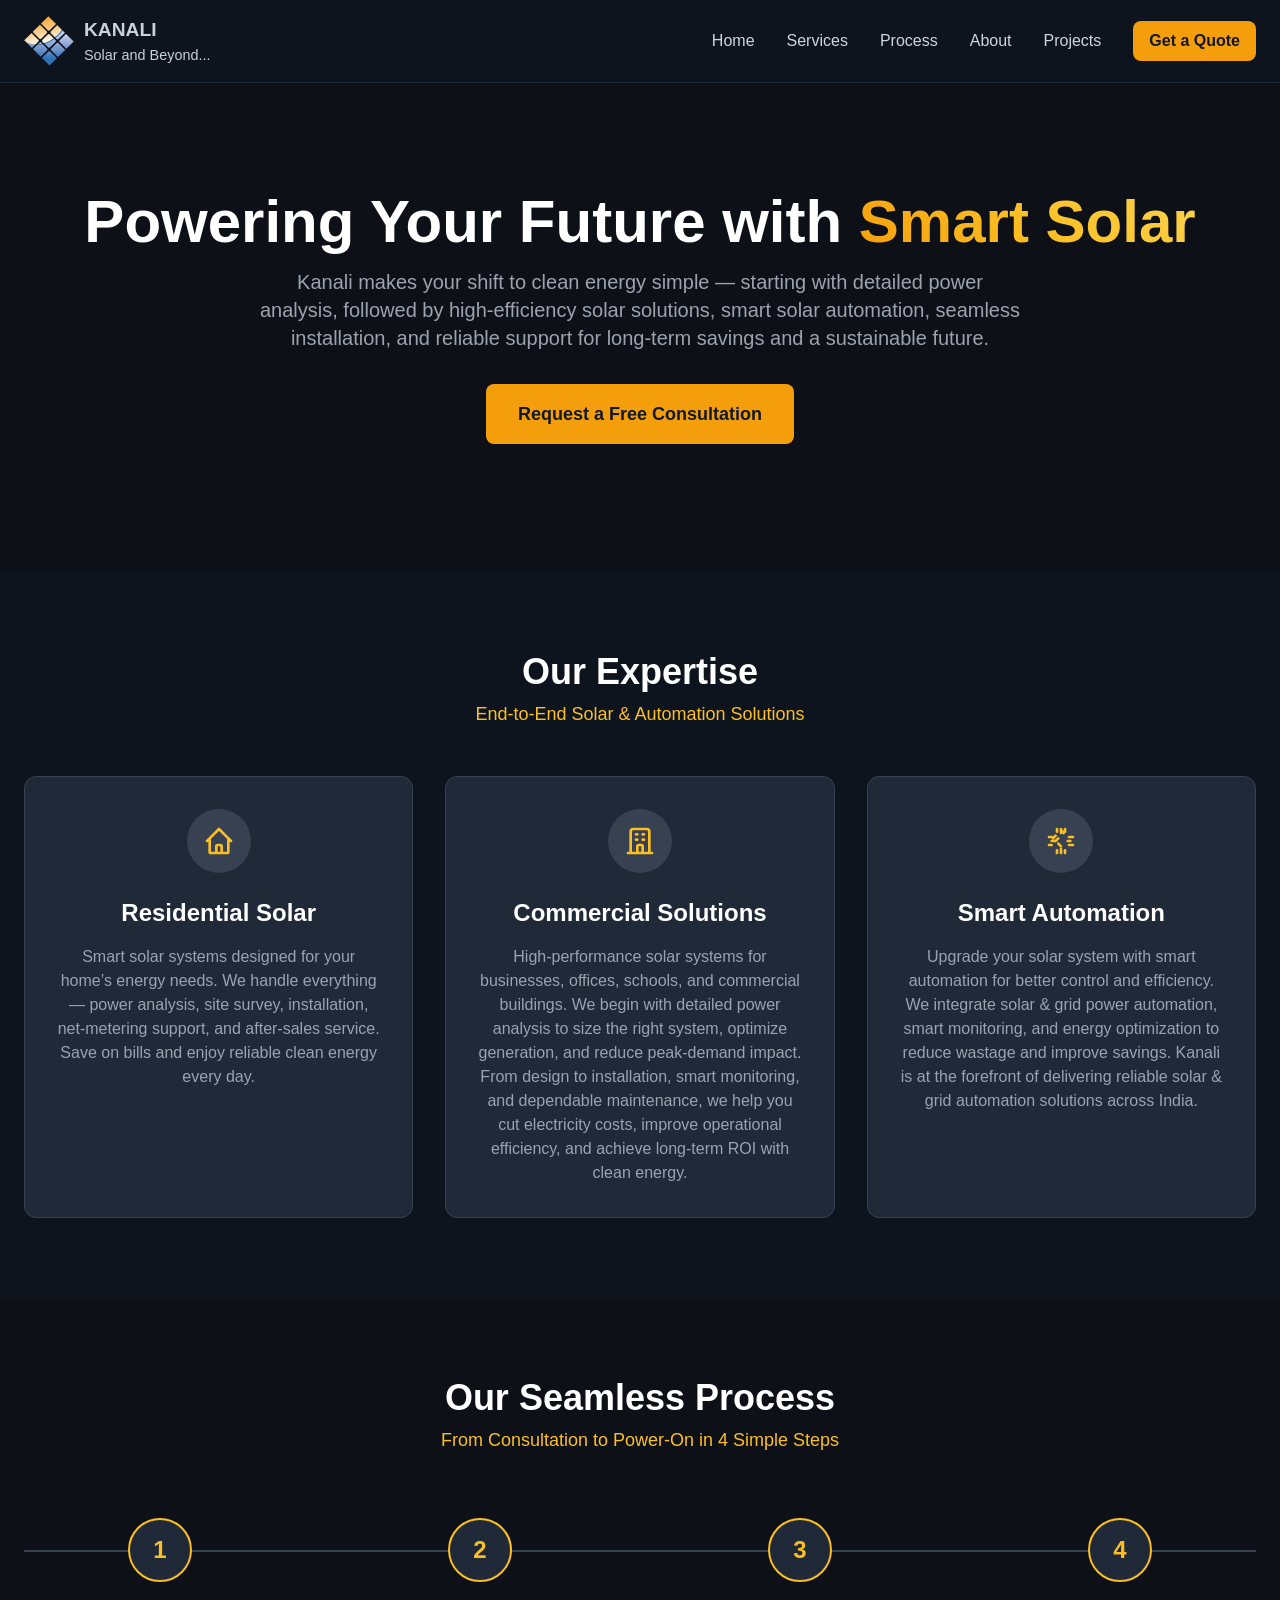
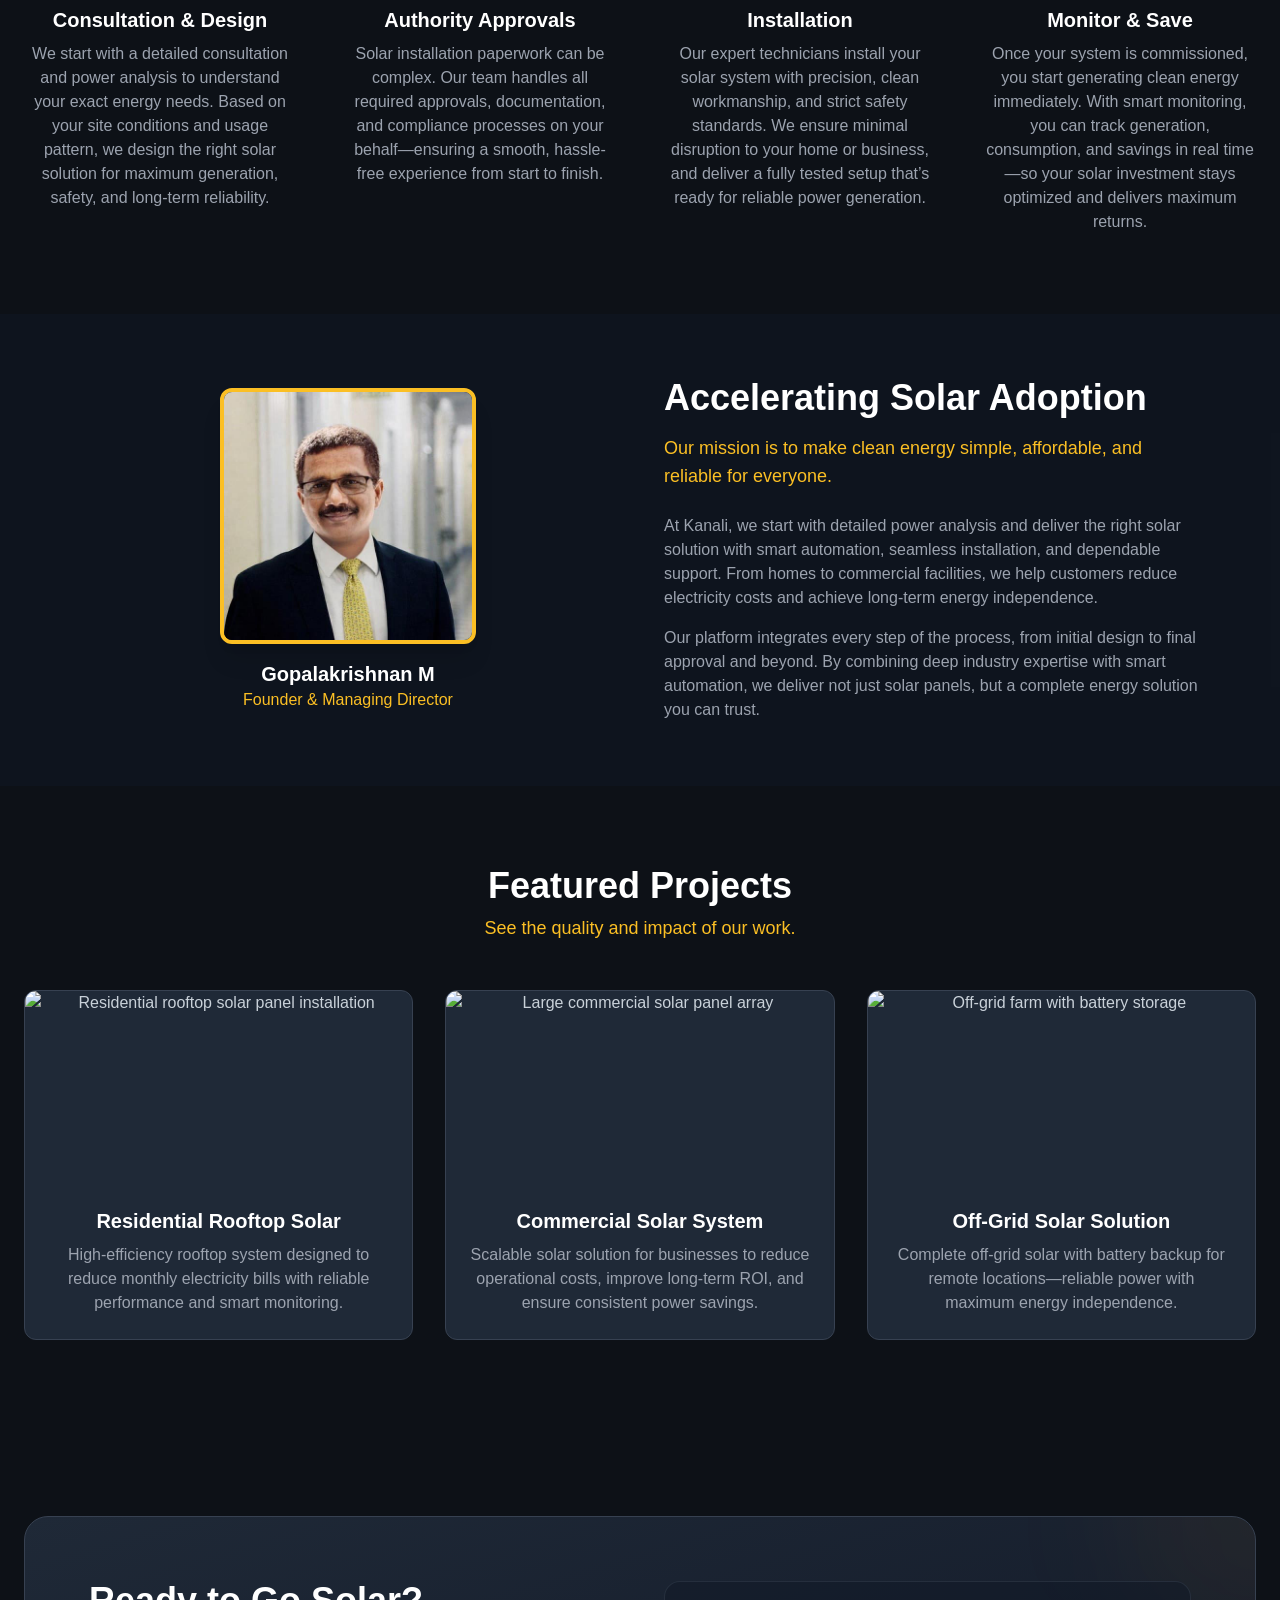
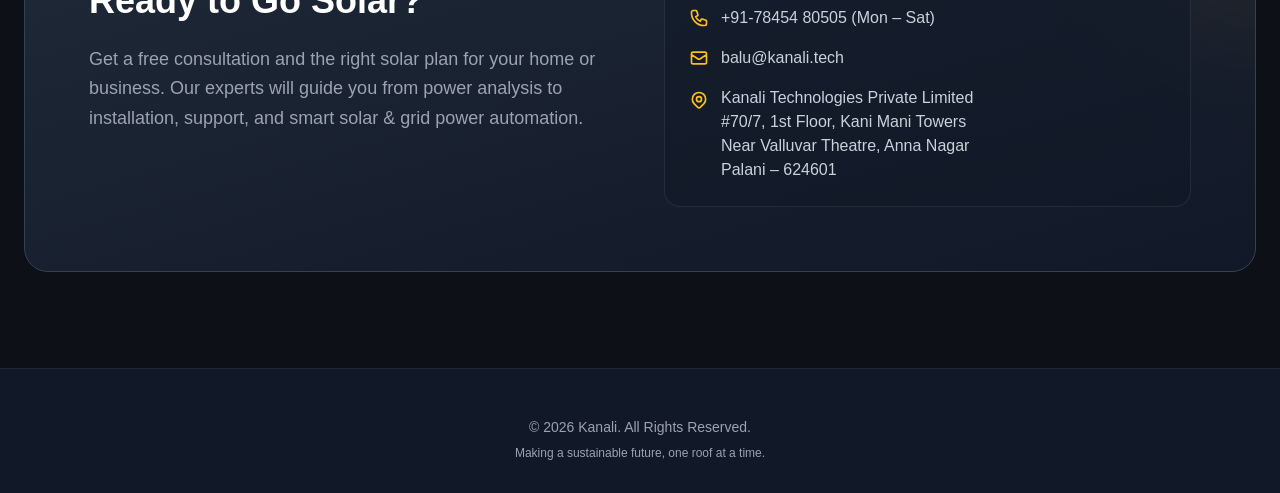
==== commit ea54e4af: "Replaced tailwindcss with minified version" ====
--- a/index.html
+++ b/index.html
@@ -12,8 +12,7 @@
 	
     <link rel="canonical" href="https://www.kanali.tech/">	
 	<link rel="icon" href="data:image/svg+xml,<svg xmlns=%22http://www.w3.org/2000/svg%22 width=%2264%22 height=%2264%22 viewBox=%220 0 200 200%22><image href=%22[data-uri]%22 x=%220%22 y=%220%22 width=%22200%22 height=%22200%22 /></svg>">
-	<link rel="preload" href="https://cdn.tailwindcss.com" as="script">
-    <script src="https://cdn.tailwindcss.com"></script>
+	<link href="style.css" rel="stylesheet">
     <style>
         body {
             font-family: Arial, Helvetica, sans-serif;
--- a/style.css
+++ b/style.css
@@ -0,0 +1 @@
+/*! tailwindcss v3.4.4 | MIT License | https://tailwindcss.com*/*,:after,:before{box-sizing:border-box;border:0 solid #e5e7eb}:after,:before{--tw-content:""}:host,html{line-height:1.5;-webkit-text-size-adjust:100%;-moz-tab-size:4;-o-tab-size:4;tab-size:4;font-family:ui-sans-serif,system-ui,sans-serif,Apple Color Emoji,Segoe UI Emoji,Segoe UI Symbol,Noto Color Emoji;font-feature-settings:normal;font-variation-settings:normal;-webkit-tap-highlight-color:transparent}body{margin:0;line-height:inherit}hr{height:0;color:inherit;border-top-width:1px}abbr:where([title]){-webkit-text-decoration:underline dotted;text-decoration:underline dotted}h1,h2,h3,h4,h5,h6{font-size:inherit;font-weight:inherit}a{color:inherit;text-decoration:inherit}b,strong{font-weight:bolder}code,kbd,pre,samp{font-family:ui-monospace,SFMono-Regular,Menlo,Monaco,Consolas,Liberation Mono,Courier New,monospace;font-feature-settings:normal;font-variation-settings:normal;font-size:1em}small{font-size:80%}sub,sup{font-size:75%;line-height:0;position:relative;vertical-align:initial}sub{bottom:-.25em}sup{top:-.5em}table{text-indent:0;border-color:inherit;border-collapse:collapse}button,input,optgroup,select,textarea{font-family:inherit;font-feature-settings:inherit;font-variation-settings:inherit;font-size:100%;font-weight:inherit;line-height:inherit;letter-spacing:inherit;color:inherit;margin:0;padding:0}button,select{text-transform:none}button,input:where([type=button]),input:where([type=reset]),input:where([type=submit]){-webkit-appearance:button;background-color:initial;background-image:none}:-moz-focusring{outline:auto}:-moz-ui-invalid{box-shadow:none}progress{vertical-align:initial}::-webkit-inner-spin-button,::-webkit-outer-spin-button{height:auto}[type=search]{-webkit-appearance:textfield;outline-offset:-2px}::-webkit-search-decoration{-webkit-appearance:none}::-webkit-file-upload-button{-webkit-appearance:button;font:inherit}summary{display:list-item}blockquote,dd,dl,figure,h1,h2,h3,h4,h5,h6,hr,p,pre{margin:0}fieldset{margin:0}fieldset,legend{padding:0}menu,ol,ul{list-style:none;margin:0;padding:0}dialog{padding:0}textarea{resize:vertical}input::-moz-placeholder,textarea::-moz-placeholder{opacity:1;color:#9ca3af}input::placeholder,textarea::placeholder{opacity:1;color:#9ca3af}[role=button],button{cursor:pointer}:disabled{cursor:default}audio,canvas,embed,iframe,img,object,svg,video{display:block;vertical-align:middle}img,video{max-width:100%;height:auto}[hidden]{display:none}*,::backdrop,:after,:before{--tw-border-spacing-x:0;--tw-border-spacing-y:0;--tw-translate-x:0;--tw-translate-y:0;--tw-rotate:0;--tw-skew-x:0;--tw-skew-y:0;--tw-scale-x:1;--tw-scale-y:1;--tw-pan-x: ;--tw-pan-y: ;--tw-pinch-zoom: ;--tw-scroll-snap-strictness:proximity;--tw-gradient-from-position: ;--tw-gradient-via-position: ;--tw-gradient-to-position: ;--tw-ordinal: ;--tw-slashed-zero: ;--tw-numeric-figure: ;--tw-numeric-spacing: ;--tw-numeric-fraction: ;--tw-ring-inset: ;--tw-ring-offset-width:0px;--tw-ring-offset-color:#fff;--tw-ring-color:#3b82f680;--tw-ring-offset-shadow:0 0 #0000;--tw-ring-shadow:0 0 #0000;--tw-shadow:0 0 #0000;--tw-shadow-colored:0 0 #0000;--tw-blur: ;--tw-brightness: ;--tw-contrast: ;--tw-grayscale: ;--tw-hue-rotate: ;--tw-invert: ;--tw-saturate: ;--tw-sepia: ;--tw-drop-shadow: ;--tw-backdrop-blur: ;--tw-backdrop-brightness: ;--tw-backdrop-contrast: ;--tw-backdrop-grayscale: ;--tw-backdrop-hue-rotate: ;--tw-backdrop-invert: ;--tw-backdrop-opacity: ;--tw-backdrop-saturate: ;--tw-backdrop-sepia: ;--tw-contain-size: ;--tw-contain-layout: ;--tw-contain-paint: ;--tw-contain-style: }.container{width:100%}@media (min-width:640px){.container{max-width:640px}}@media (min-width:768px){.container{max-width:768px}}@media (min-width:1024px){.container{max-width:1024px}}@media (min-width:1280px){.container{max-width:1280px}}@media (min-width:1536px){.container{max-width:1536px}}.visible{visibility:visible}.fixed{position:fixed}.absolute{position:absolute}.relative{position:relative}.inset-0{inset:0}.left-0{left:0}.right-0{right:0}.top-0{top:0}.top-8{top:2rem}.z-10{z-index:10}.z-50{z-index:50}.mx-auto{margin-left:auto;margin-right:auto}.-mr-32{margin-right:-8rem}.-mt-32{margin-top:-8rem}.mb-10{margin-bottom:2.5rem}.mb-12{margin-bottom:3rem}.mb-16{margin-bottom:4rem}.mb-2{margin-bottom:.5rem}.mb-4{margin-bottom:1rem}.mb-6{margin-bottom:1.5rem}.mb-8{margin-bottom:2rem}.mr-3{margin-right:.75rem}.mt-1{margin-top:.25rem}.mt-2{margin-top:.5rem}.mt-4{margin-top:1rem}.mt-6{margin-top:1.5rem}.block{display:block}.inline-block{display:inline-block}.flex{display:flex}.grid{display:grid}.hidden{display:none}.h-0{height:0}.h-0\.5{height:.125rem}.h-16{height:4rem}.h-48{height:12rem}.h-5{height:1.25rem}.h-6{height:1.5rem}.h-64{height:16rem}.h-8{height:2rem}.w-16{width:4rem}.w-5{width:1.25rem}.w-6{width:1.5rem}.w-64{width:16rem}.w-8{width:2rem}.w-full{width:100%}.max-w-3xl{max-width:48rem}.shrink-0{flex-shrink:0}.transform{transform:translate(var(--tw-translate-x),var(--tw-translate-y)) rotate(var(--tw-rotate)) skewX(var(--tw-skew-x)) skewY(var(--tw-skew-y)) scaleX(var(--tw-scale-x)) scaleY(var(--tw-scale-y))}.grid-cols-1{grid-template-columns:repeat(1,minmax(0,1fr))}.items-start{align-items:flex-start}.items-center{align-items:center}.justify-center{justify-content:center}.justify-between{justify-content:space-between}.gap-12{gap:3rem}.gap-8{gap:2rem}.space-x-8>:not([hidden])~:not([hidden]){--tw-space-x-reverse:0;margin-right:calc(2rem*var(--tw-space-x-reverse));margin-left:calc(2rem*(1 - var(--tw-space-x-reverse)))}.space-y-4>:not([hidden])~:not([hidden]){--tw-space-y-reverse:0;margin-top:calc(1rem*(1 - var(--tw-space-y-reverse)));margin-bottom:calc(1rem*var(--tw-space-y-reverse))}.overflow-hidden{overflow:hidden}.scroll-smooth{scroll-behavior:smooth}.rounded-2xl{border-radius:1rem}.rounded-3xl{border-radius:1.5rem}.rounded-full{border-radius:9999px}.rounded-lg{border-radius:.5rem}.rounded-xl{border-radius:.75rem}.border{border-width:1px}.border-2{border-width:2px}.border-4{border-width:4px}.border-b{border-bottom-width:1px}.border-t{border-top-width:1px}.border-amber-400{--tw-border-opacity:1;border-color:rgb(251 191 36/var(--tw-border-opacity))}.border-gray-700{--tw-border-opacity:1;border-color:rgb(55 65 81/var(--tw-border-opacity))}.border-gray-700\/50{border-color:#37415180}.border-gray-800{--tw-border-opacity:1;border-color:rgb(31 41 55/var(--tw-border-opacity))}.bg-amber-500{--tw-bg-opacity:1;background-color:rgb(245 158 11/var(--tw-bg-opacity))}.bg-amber-500\/5{background-color:#f59e0b0d}.bg-gray-700{--tw-bg-opacity:1;background-color:rgb(55 65 81/var(--tw-bg-opacity))}.bg-gray-800{--tw-bg-opacity:1;background-color:rgb(31 41 55/var(--tw-bg-opacity))}.bg-gray-900{--tw-bg-opacity:1;background-color:rgb(17 24 39/var(--tw-bg-opacity))}.bg-gray-900\/50{background-color:#11182780}.bg-gradient-to-br{background-image:linear-gradient(to bottom right,var(--tw-gradient-stops))}.from-gray-800{--tw-gradient-from:#1f2937 var(--tw-gradient-from-position);--tw-gradient-to:#1f293700 var(--tw-gradient-to-position);--tw-gradient-stops:var(--tw-gradient-from),var(--tw-gradient-to)}.to-gray-900{--tw-gradient-to:#111827 var(--tw-gradient-to-position)}.object-cover{-o-object-fit:cover;object-fit:cover}.p-6{padding:1.5rem}.p-8{padding:2rem}.px-4{padding-left:1rem;padding-right:1rem}.px-6{padding-left:1.5rem;padding-right:1.5rem}.px-8{padding-left:2rem;padding-right:2rem}.py-16{padding-top:4rem;padding-bottom:4rem}.py-2{padding-top:.5rem;padding-bottom:.5rem}.py-20{padding-top:5rem;padding-bottom:5rem}.py-24{padding-top:6rem;padding-bottom:6rem}.py-4{padding-top:1rem;padding-bottom:1rem}.py-8{padding-top:2rem;padding-bottom:2rem}.pb-20{padding-bottom:5rem}.pb-4{padding-bottom:1rem}.pt-32{padding-top:8rem}.text-center{text-align:center}.text-2xl{font-size:1.5rem;line-height:2rem}.text-3xl{font-size:1.875rem;line-height:2.25rem}.text-4xl{font-size:2.25rem;line-height:2.5rem}.text-lg{font-size:1.125rem;line-height:1.75rem}.text-sm{font-size:.875rem;line-height:1.25rem}.text-xl{font-size:1.25rem;line-height:1.75rem}.text-xs{font-size:.75rem;line-height:1rem}.font-bold{font-weight:700}.font-extrabold{font-weight:800}.font-medium{font-weight:500}.font-semibold{font-weight:600}.leading-relaxed{line-height:1.625}.leading-tight{line-height:1.25}.text-amber-400{--tw-text-opacity:1;color:rgb(251 191 36/var(--tw-text-opacity))}.text-gray-300{--tw-text-opacity:1;color:rgb(209 213 219/var(--tw-text-opacity))}.text-gray-400{--tw-text-opacity:1;color:rgb(156 163 175/var(--tw-text-opacity))}.text-gray-900{--tw-text-opacity:1;color:rgb(17 24 39/var(--tw-text-opacity))}.text-white{--tw-text-opacity:1;color:rgb(255 255 255/var(--tw-text-opacity))}.shadow-xl{--tw-shadow:0 20px 25px -5px #0000001a,0 8px 10px -6px #0000001a;--tw-shadow-colored:0 20px 25px -5px var(--tw-shadow-color),0 8px 10px -6px var(--tw-shadow-color);box-shadow:var(--tw-ring-offset-shadow,0 0 #0000),var(--tw-ring-shadow,0 0 #0000),var(--tw-shadow)}.blur-3xl{--tw-blur:blur(64px);filter:var(--tw-blur) var(--tw-brightness) var(--tw-contrast) var(--tw-grayscale) var(--tw-hue-rotate) var(--tw-invert) var(--tw-saturate) var(--tw-sepia) var(--tw-drop-shadow)}.backdrop-blur-lg{--tw-backdrop-blur:blur(16px);backdrop-filter:var(--tw-backdrop-blur) var(--tw-backdrop-brightness) var(--tw-backdrop-contrast) var(--tw-backdrop-grayscale) var(--tw-backdrop-hue-rotate) var(--tw-backdrop-invert) var(--tw-backdrop-opacity) var(--tw-backdrop-saturate) var(--tw-backdrop-sepia)}.transition{transition-property:color,background-color,border-color,text-decoration-color,fill,stroke,opacity,box-shadow,transform,filter,backdrop-filter;transition-timing-function:cubic-bezier(.4,0,.2,1);transition-duration:.15s}.transition-colors{transition-property:color,background-color,border-color,text-decoration-color,fill,stroke;transition-timing-function:cubic-bezier(.4,0,.2,1);transition-duration:.15s}.transition-transform{transition-property:transform;transition-timing-function:cubic-bezier(.4,0,.2,1);transition-duration:.15s}.duration-300{transition-duration:.3s}.\[mask-image\:linear-gradient\(to_bottom\2c white_50\%\2c transparent_100\%\)\]{-webkit-mask-image:linear-gradient(180deg,#fff 50%,#0000);mask-image:linear-gradient(180deg,#fff 50%,#0000)}.hover\:-translate-y-2:hover{--tw-translate-y:-0.5rem;transform:translate(var(--tw-translate-x),var(--tw-translate-y)) rotate(var(--tw-rotate)) skewX(var(--tw-skew-x)) skewY(var(--tw-skew-y)) scaleX(var(--tw-scale-x)) scaleY(var(--tw-scale-y))}.hover\:bg-amber-400:hover{--tw-bg-opacity:1;background-color:rgb(251 191 36/var(--tw-bg-opacity))}.hover\:text-amber-400:hover{--tw-text-opacity:1;color:rgb(251 191 36/var(--tw-text-opacity))}.focus\:outline-none:focus{outline:2px solid #0000;outline-offset:2px}@media (min-width:768px){.md\:block{display:block}.md\:flex{display:flex}.md\:hidden{display:none}.md\:grid-cols-2{grid-template-columns:repeat(2,minmax(0,1fr))}.md\:grid-cols-3{grid-template-columns:repeat(3,minmax(0,1fr))}.md\:grid-cols-4{grid-template-columns:repeat(4,minmax(0,1fr))}.md\:p-16{padding:4rem}.md\:px-12{padding-left:3rem;padding-right:3rem}.md\:pb-32{padding-bottom:8rem}.md\:pt-48{padding-top:12rem}.md\:text-4xl{font-size:2.25rem;line-height:2.5rem}.md\:text-6xl{font-size:3.75rem;line-height:1}.md\:text-xl{font-size:1.25rem;line-height:1.75rem}}@media (min-width:1024px){.lg\:grid-cols-2{grid-template-columns:repeat(2,minmax(0,1fr))}.lg\:px-20{padding-left:5rem;padding-right:5rem}}
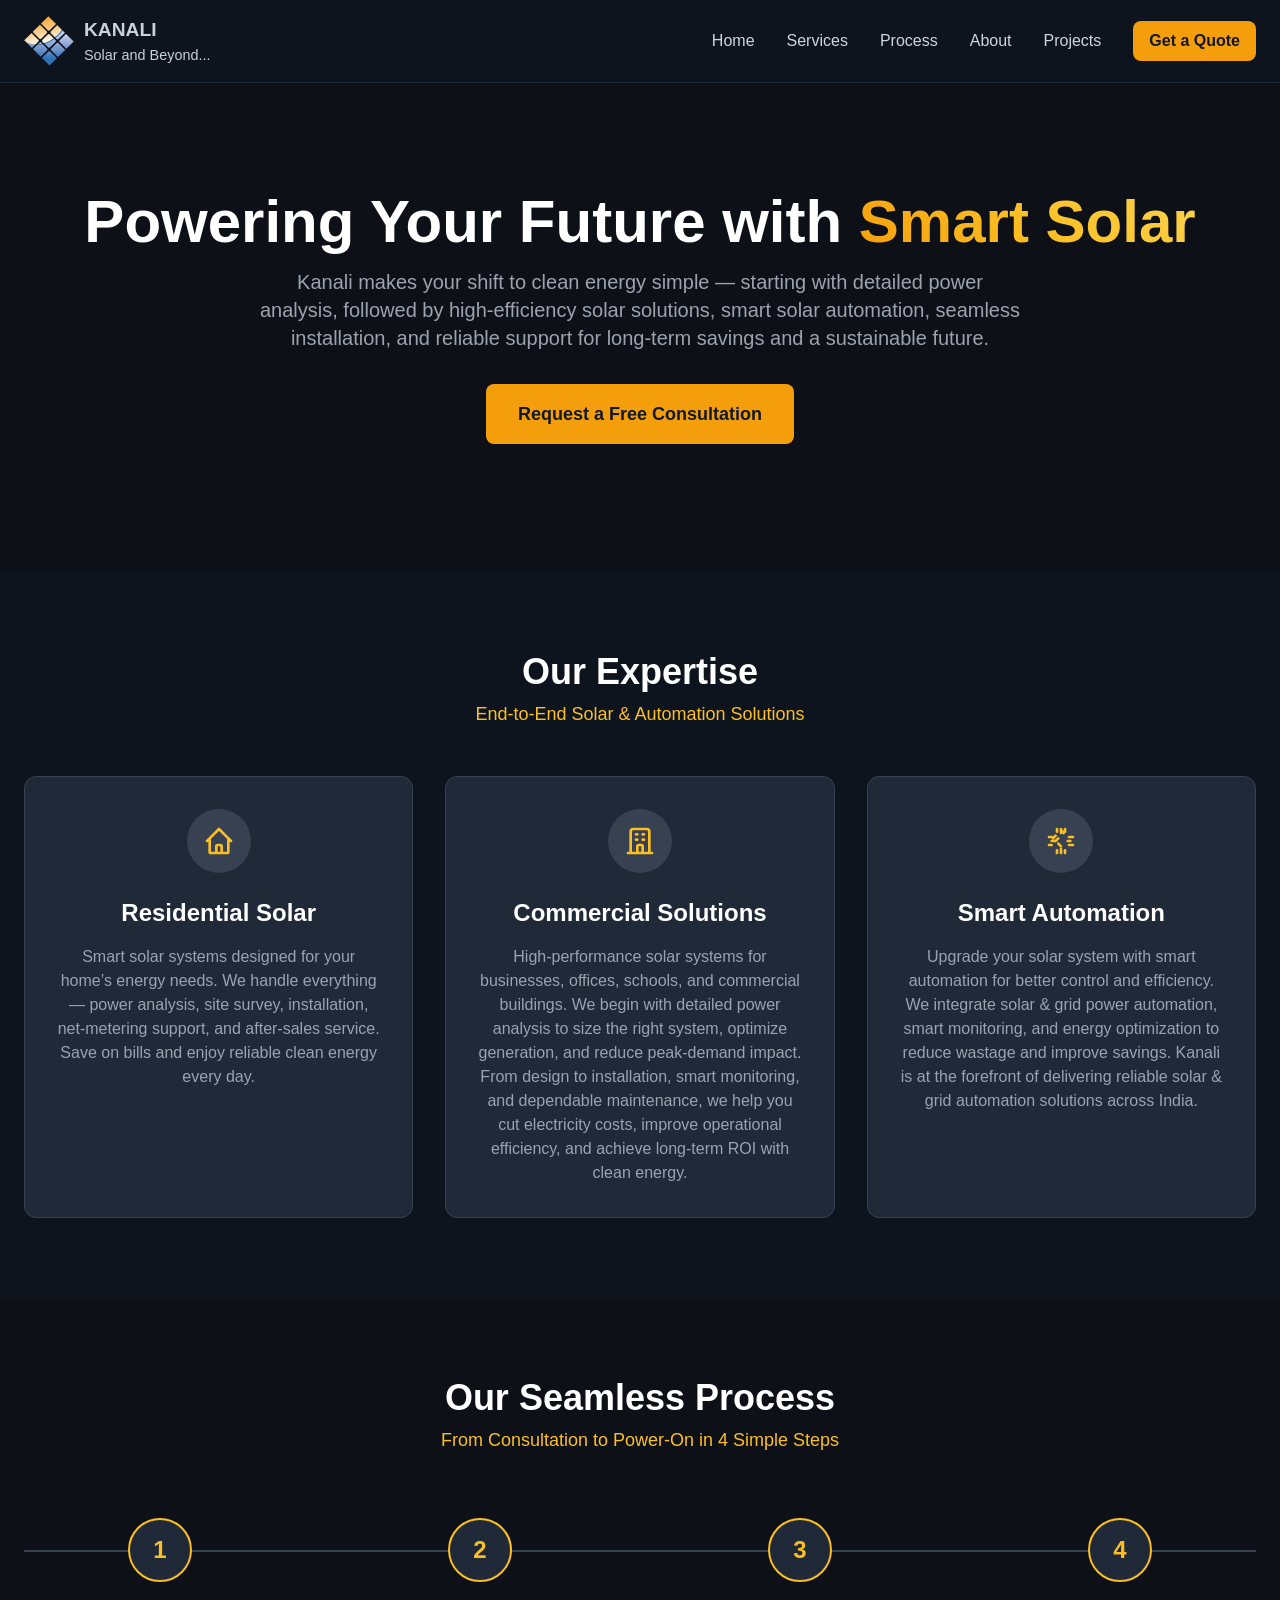
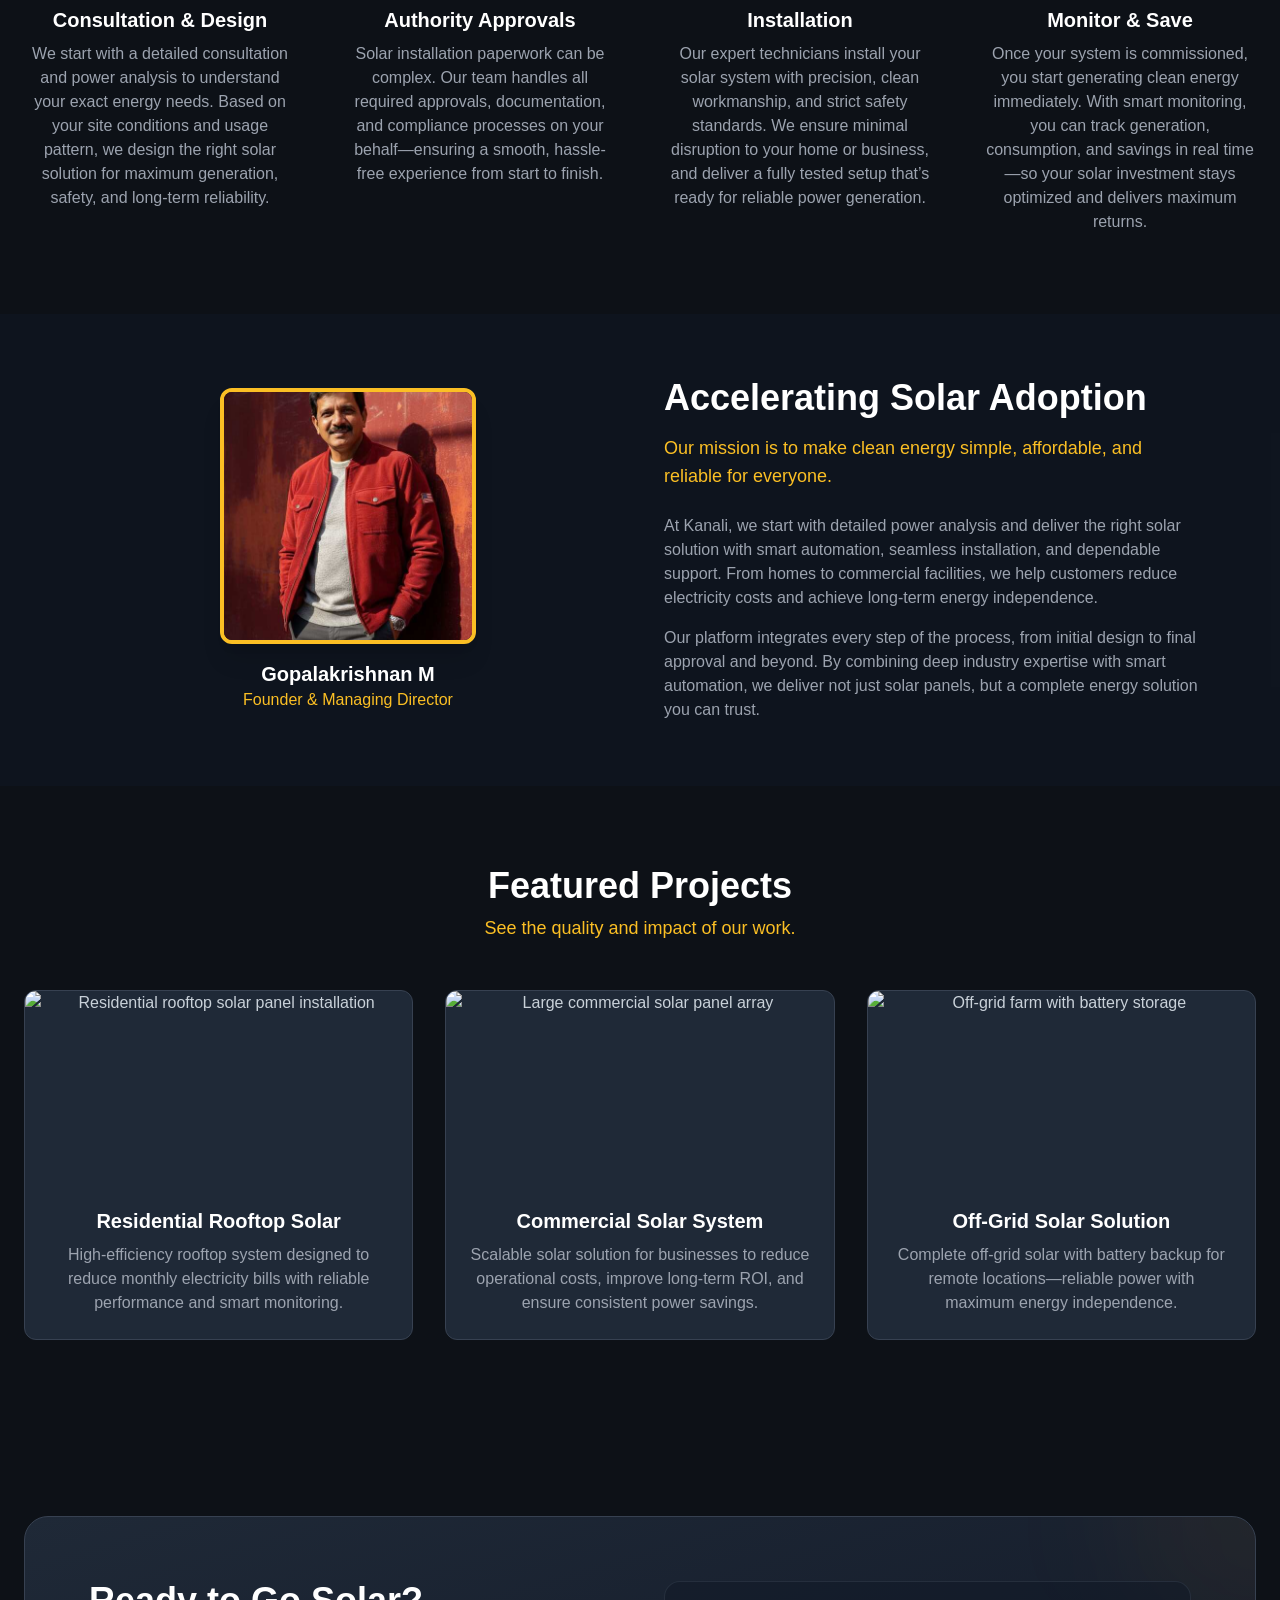
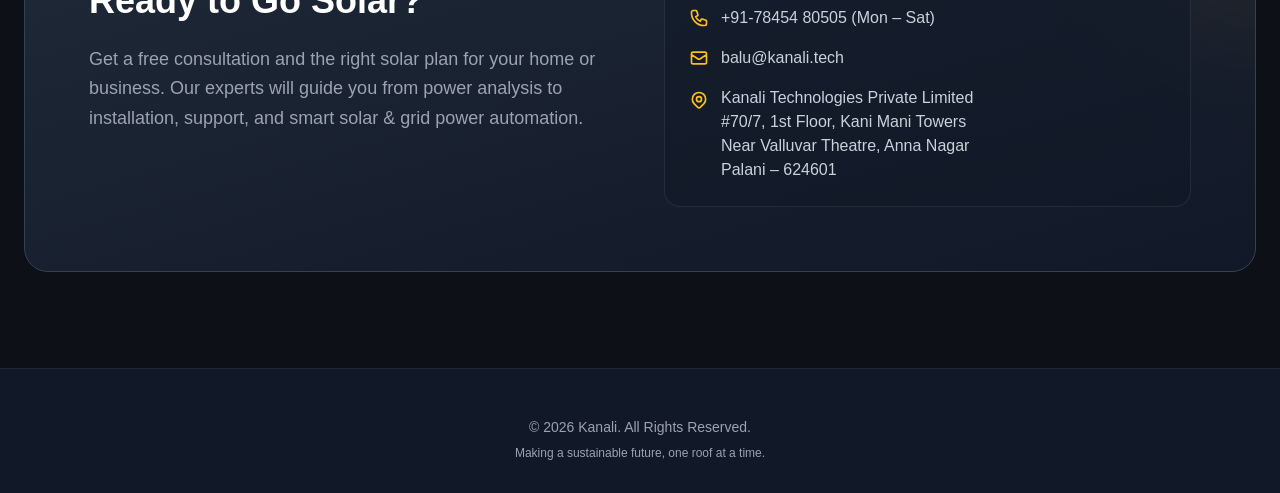
==== commit 902370f5: "Update founder image in index.html" ====
--- a/index.html
+++ b/index.html
@@ -174,7 +174,7 @@
 				<div class="grid grid-cols-1 md:grid-cols-2 gap-12 items-center">
 					<!-- Human Photo -->
 					<div class="text-center">
-						<img src="./images/director.jpg" alt="Founder Photo" class="w-64 h-64 object-cover rounded-xl shadow-xl border-4 border-amber-400 mx-auto" />
+						<img src="./images/ceo-img.jpg" alt="Founder Photo" class="w-64 h-64 object-cover rounded-xl shadow-xl border-4 border-amber-400 mx-auto" />
 						<!-- <img src="./images/director_1.jpeg" alt="Founder Photo" class="w-64 h-70 object-cover rounded-xl shadow-xl border-4 border-amber-400 mx-auto" /> -->
 						<div class="mt-4">
 							<h3 class="text-xl font-semibold text-white">Gopalakrishnan M</h3>
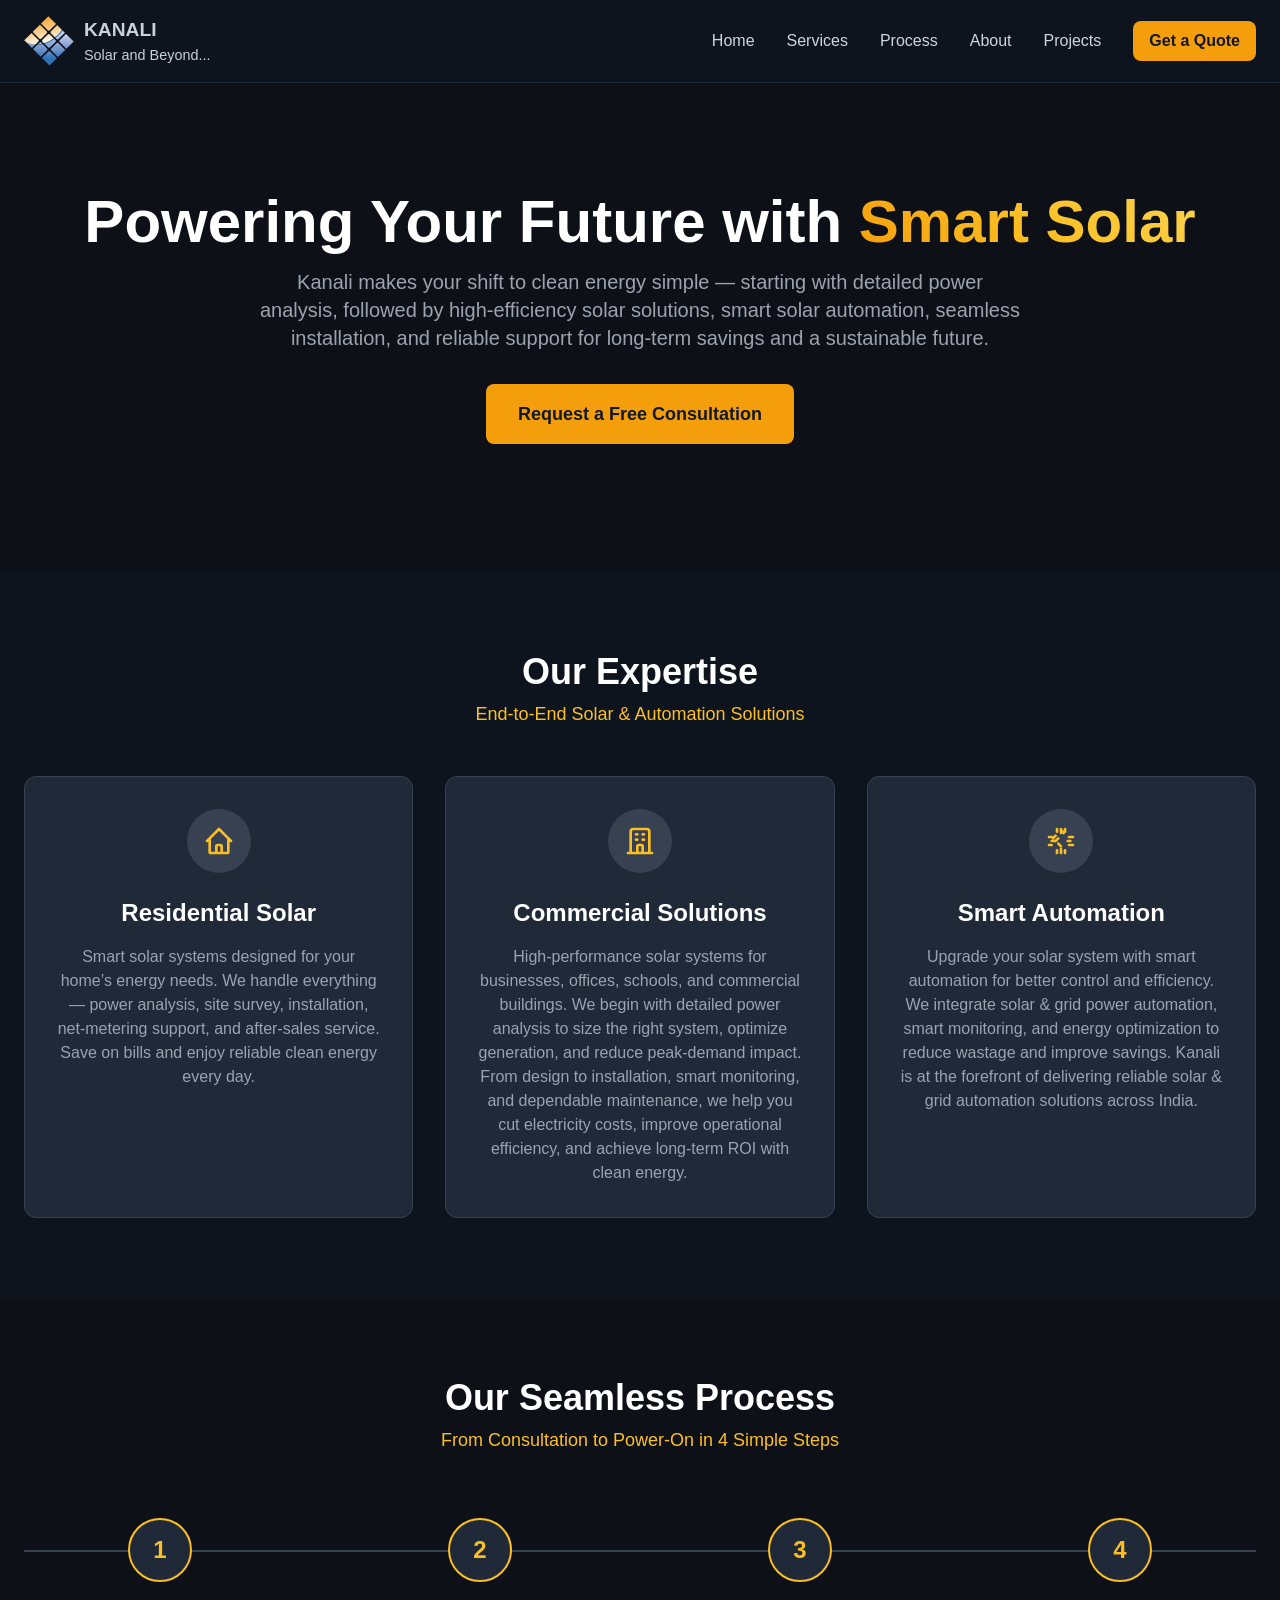
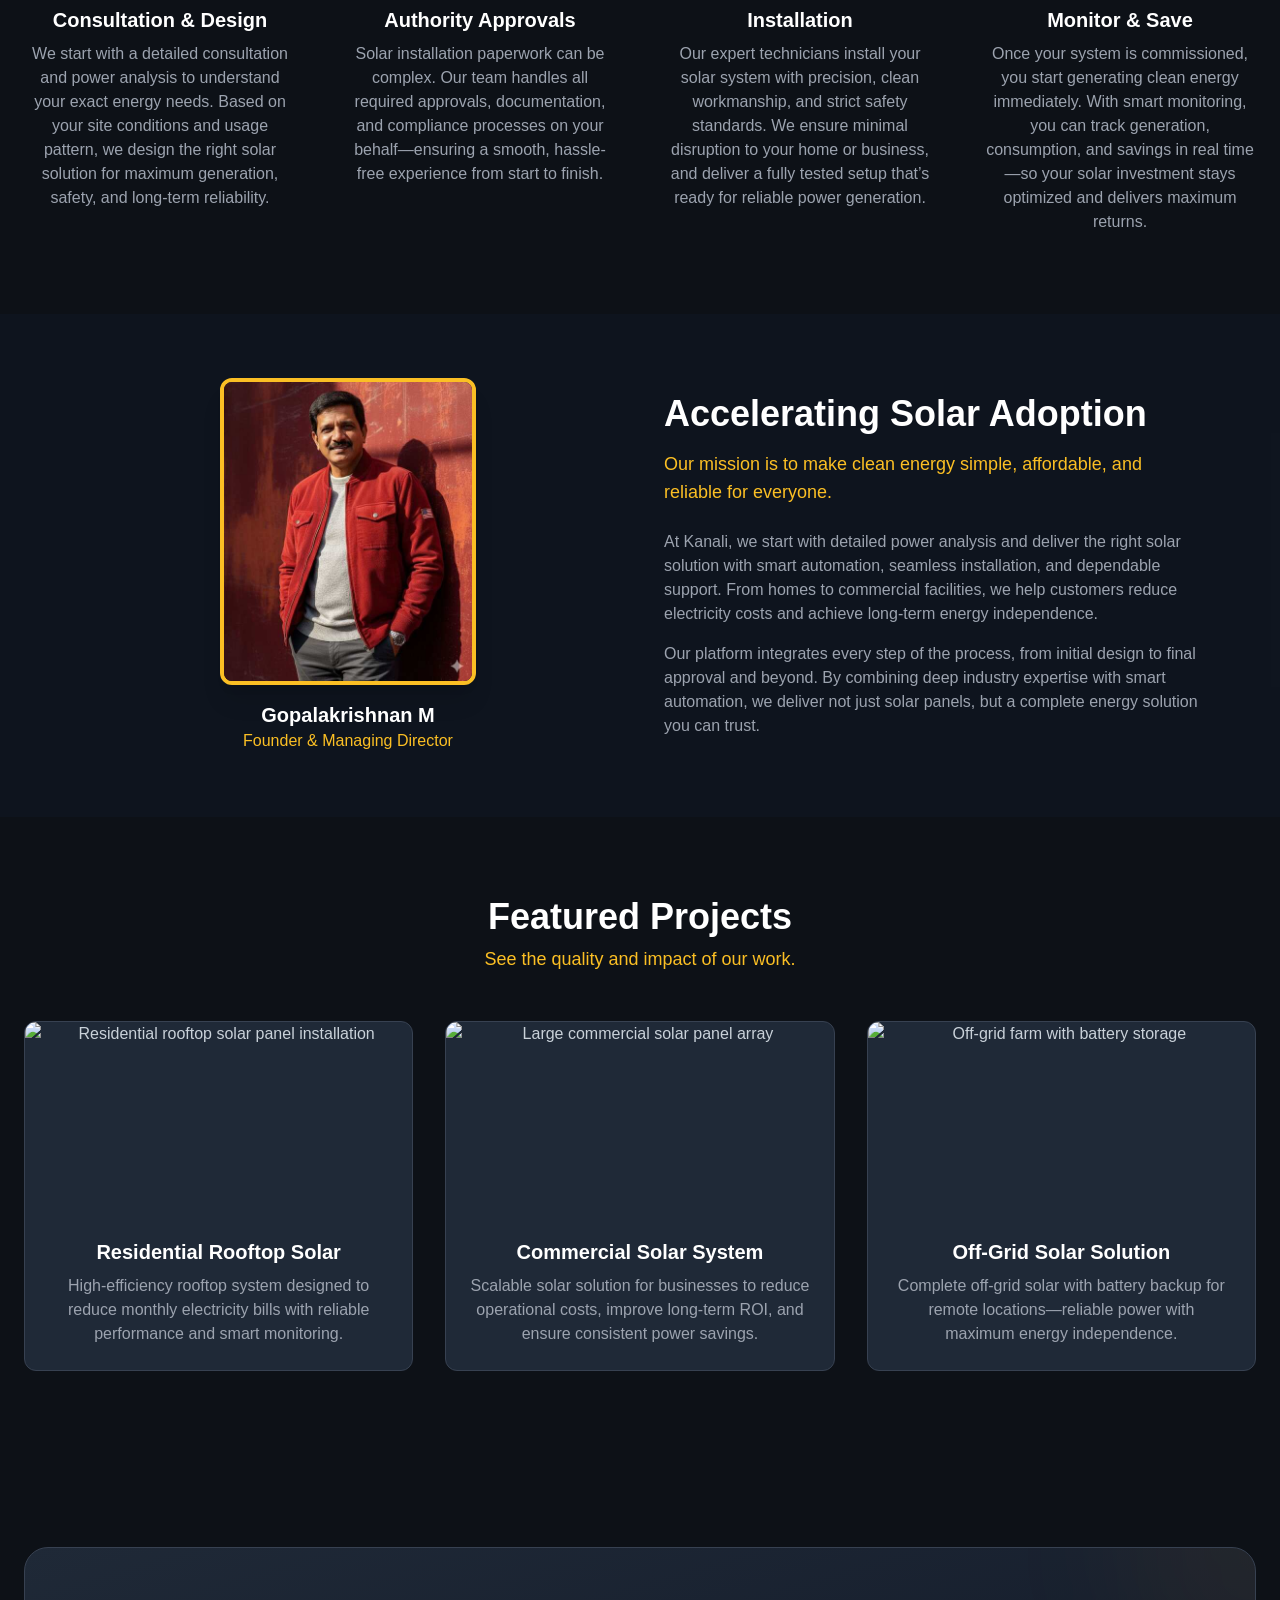
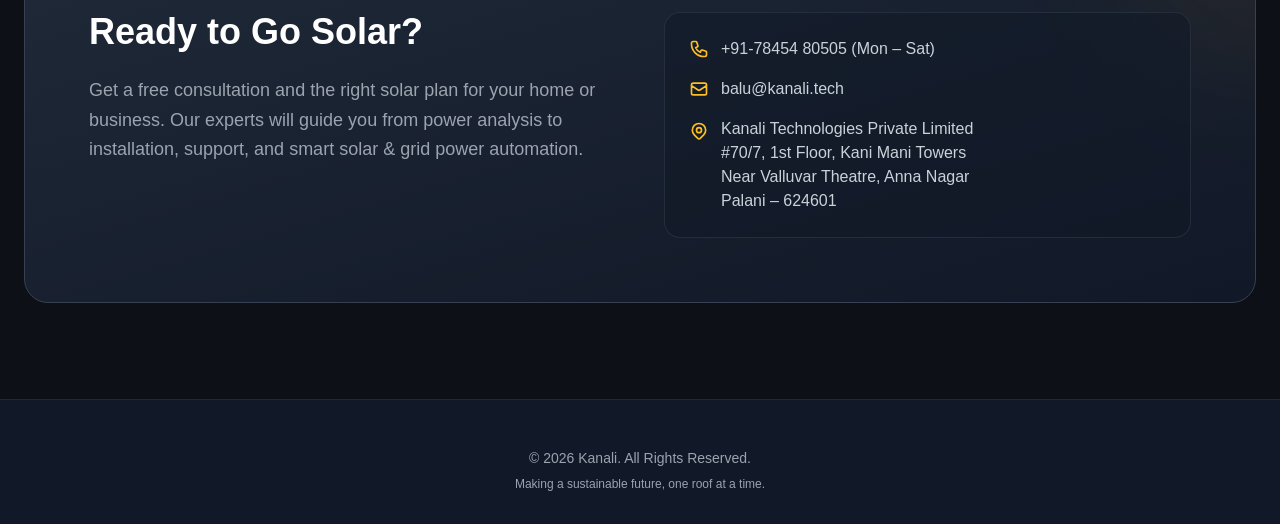
==== commit 0e3c6574: "Fix image height for founder photo in index.html" ====
--- a/index.html
+++ b/index.html
@@ -174,7 +174,7 @@
 				<div class="grid grid-cols-1 md:grid-cols-2 gap-12 items-center">
 					<!-- Human Photo -->
 					<div class="text-center">
-						<img src="./images/ceo-img.jpg" alt="Founder Photo" class="w-64 h-64 object-cover rounded-xl shadow-xl border-4 border-amber-400 mx-auto" />
+						<img src="./images/ceo-img.jpg" alt="Founder Photo" class="w-64 h-65 object-cover rounded-xl shadow-xl border-4 border-amber-400 mx-auto" />
 						<!-- <img src="./images/director_1.jpeg" alt="Founder Photo" class="w-64 h-70 object-cover rounded-xl shadow-xl border-4 border-amber-400 mx-auto" /> -->
 						<div class="mt-4">
 							<h3 class="text-xl font-semibold text-white">Gopalakrishnan M</h3>
